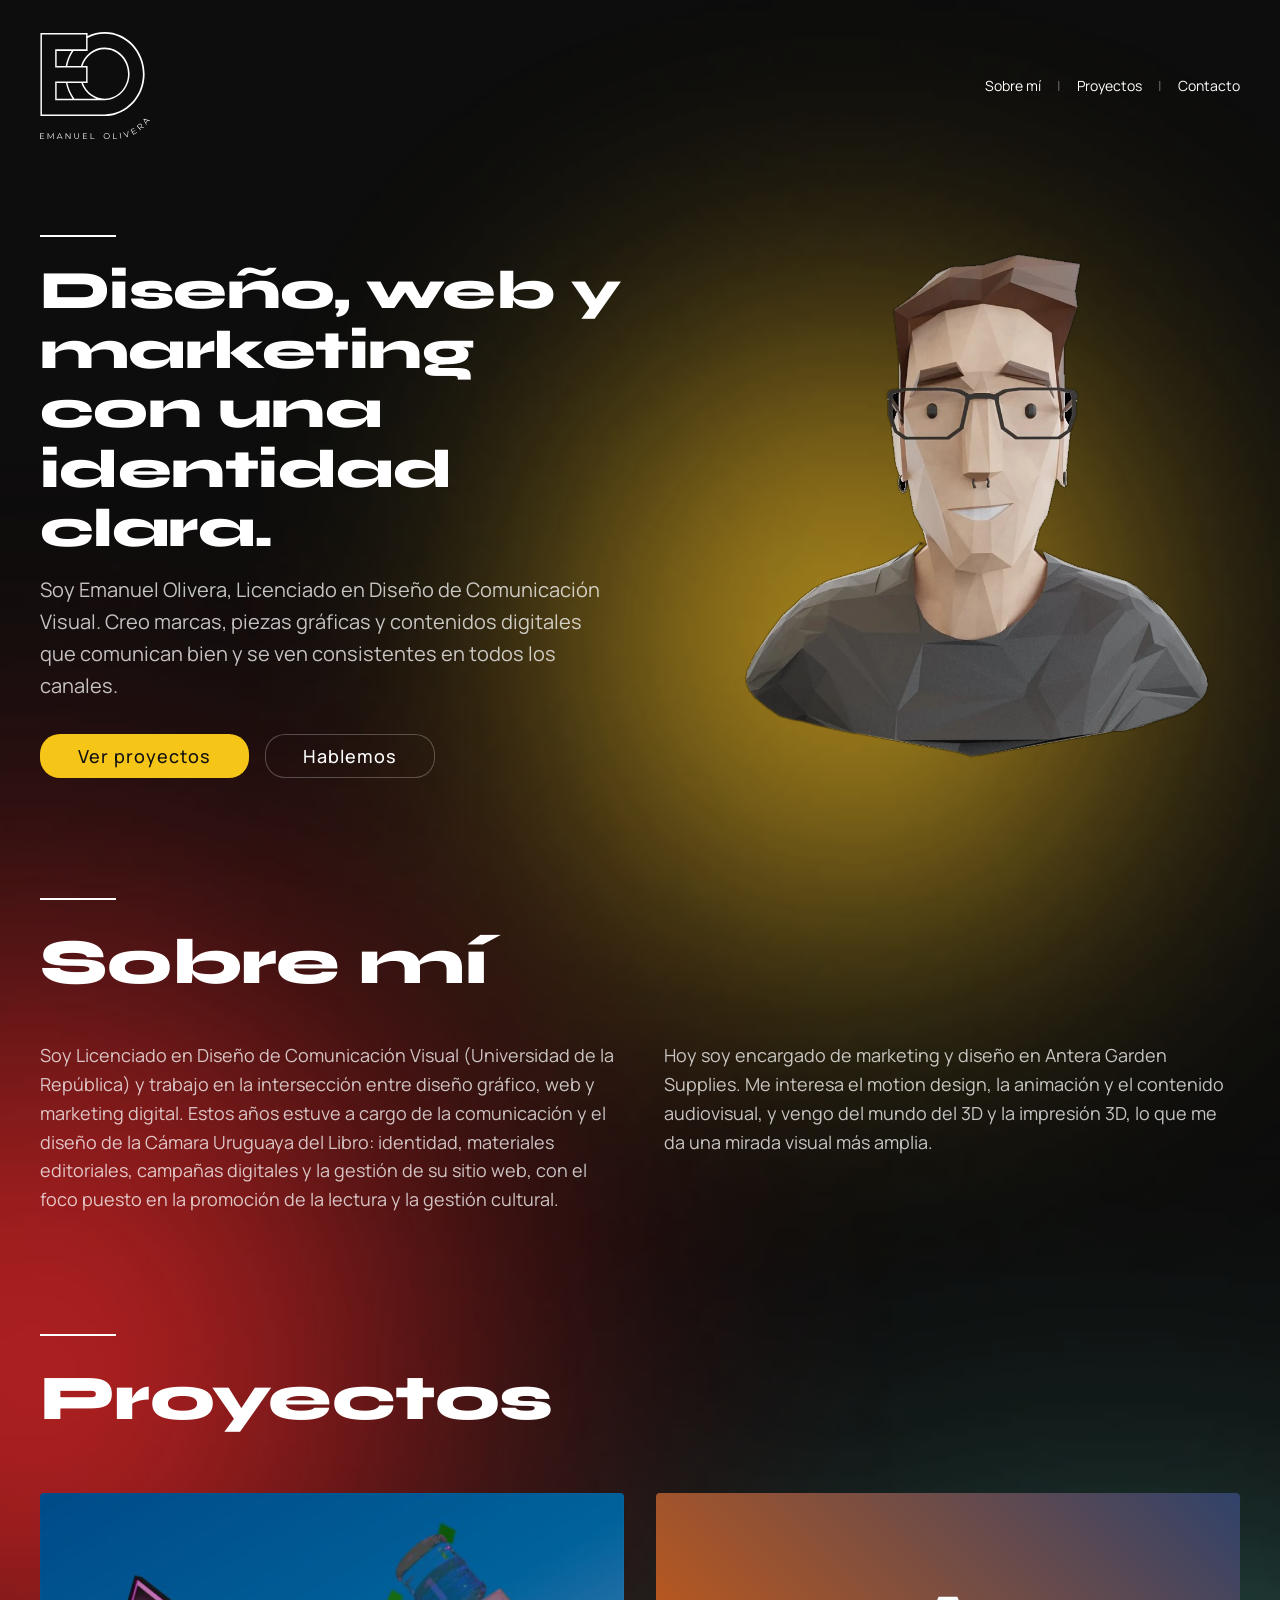
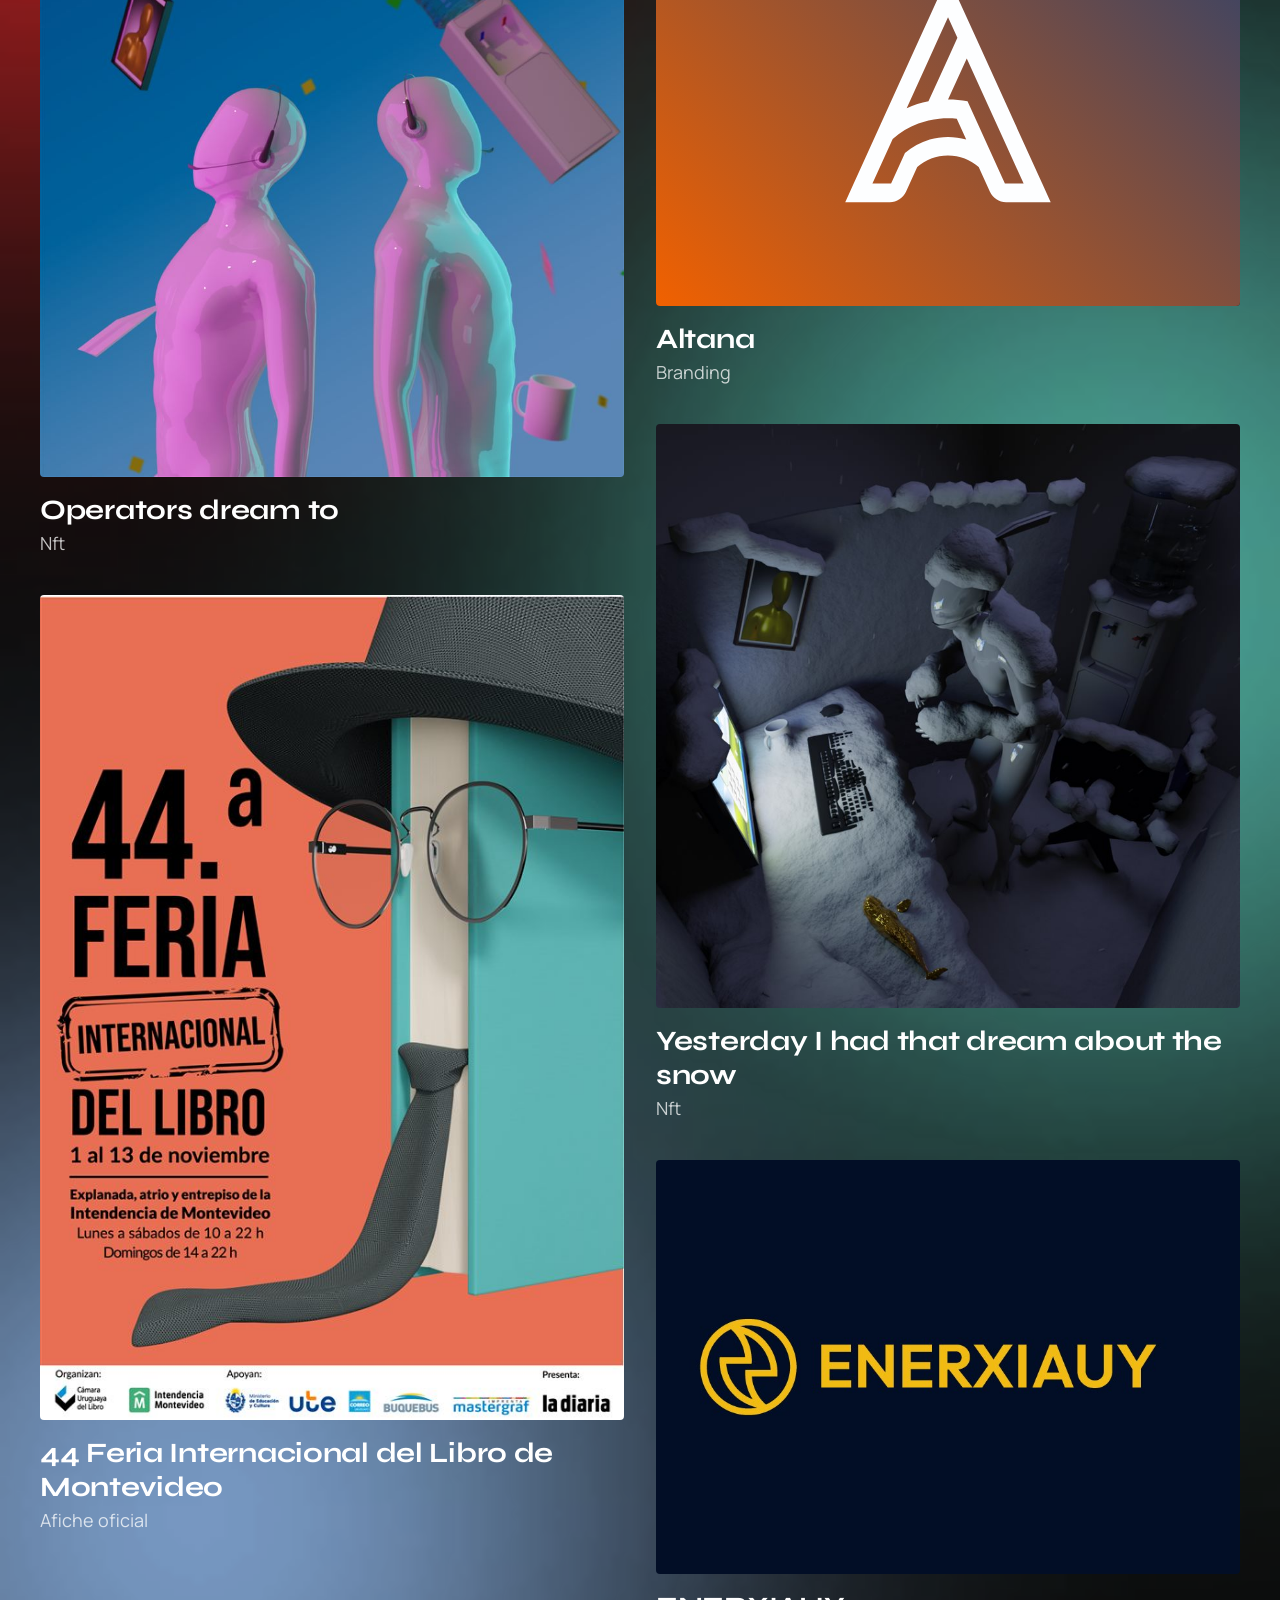
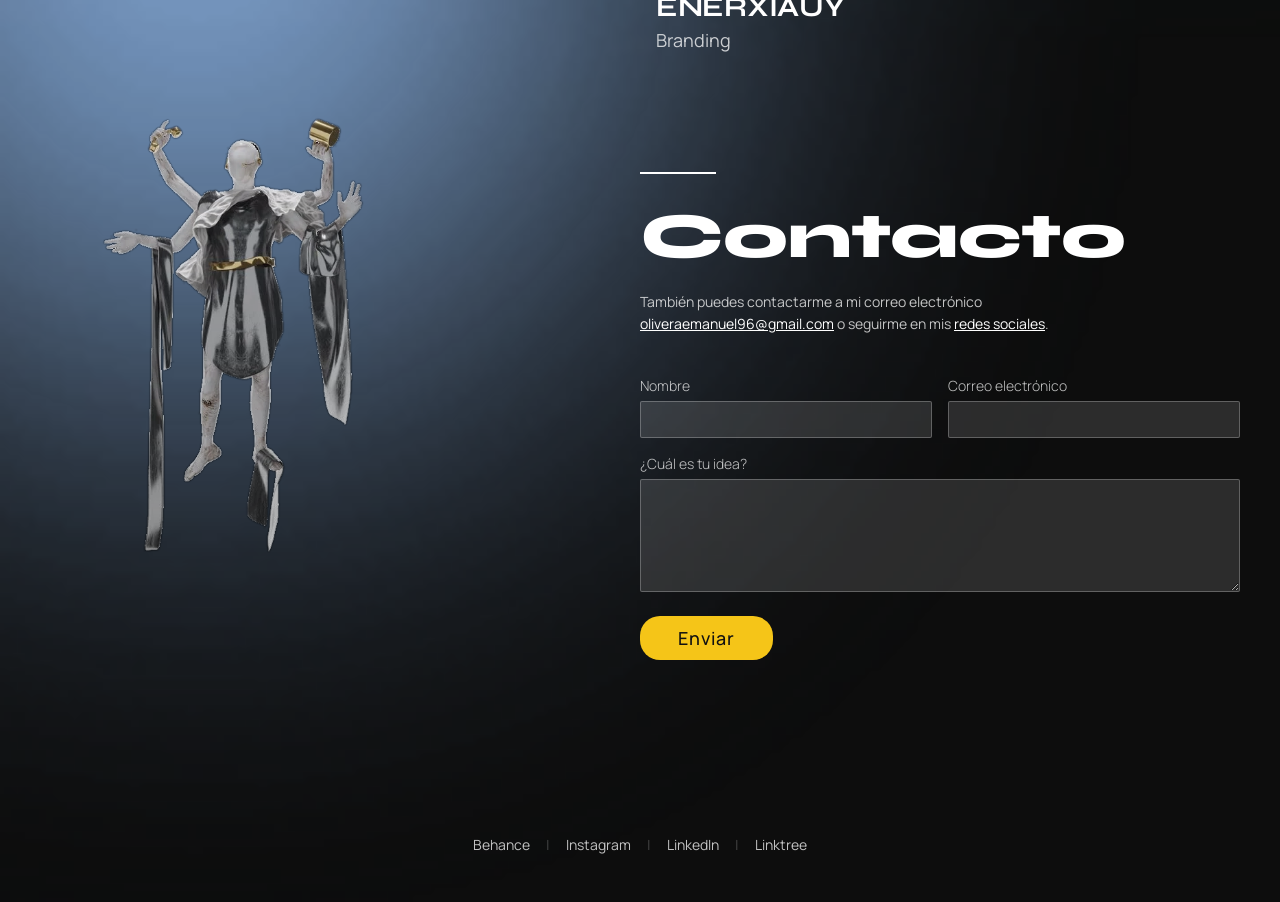
==== index.html @ ea3ec5f6 "Split home into hero and 'Sobre mí' with copy v1 texts - New #inicio hero: headline, subtitle and 'V" ====
<!DOCTYPE html>
<html lang="es">
<head>
<meta charset="UTF-8" />
<meta name="viewport" content="width=device-width, initial-scale=1.0" />
<title>Emanuel Olivera | Diseño gráfico, web y marketing digital en Montevideo</title>
<meta name="description" content="Licenciado en Diseño de Comunicación Visual. Branding, diseño editorial, contenido para redes, gestión web y marketing digital. Montevideo, Uruguay." />
<link rel="canonical" href="https://emanueloski-svg.github.io/portfolio/" />
<link rel="icon" href="assets/favicon.svg" type="image/svg+xml" />
<link rel="icon" href="assets/favicon-32.png" type="image/png" sizes="32x32" />
<link rel="apple-touch-icon" href="assets/apple-touch-icon.png" />
<meta name="theme-color" content="#0d0d0d" />
<meta property="og:type" content="website" />
<meta property="og:site_name" content="Emanuel Olivera" />
<meta property="og:locale" content="es_ES" />
<meta property="og:title" content="Emanuel Olivera | Diseño gráfico, web y marketing digital en Montevideo" />
<meta property="og:description" content="Licenciado en Diseño de Comunicación Visual. Branding, diseño editorial, contenido para redes, gestión web y marketing digital. Montevideo, Uruguay." />
<meta property="og:url" content="https://emanueloski-svg.github.io/portfolio/" />
<meta property="og:image" content="https://emanueloski-svg.github.io/portfolio/assets/og/home.jpg" />
<meta property="og:image:width" content="1200" />
<meta property="og:image:height" content="630" />
<meta name="twitter:card" content="summary_large_image" />
<meta name="twitter:title" content="Emanuel Olivera | Diseño gráfico, web y marketing digital en Montevideo" />
<meta name="twitter:description" content="Licenciado en Diseño de Comunicación Visual. Branding, diseño editorial, contenido para redes, gestión web y marketing digital. Montevideo, Uruguay." />
<meta name="twitter:image" content="https://emanueloski-svg.github.io/portfolio/assets/og/home.jpg" />
<link rel="preconnect" href="https://fonts.googleapis.com">
<link rel="preconnect" href="https://fonts.gstatic.com" crossorigin>
<link href="https://fonts.googleapis.com/css2?family=Manrope:wght@200;300;400;500;600;700&family=Syne:wght@600;700;800&display=swap" rel="stylesheet">
<link rel="stylesheet" href="styles.css?v=2" />
<script src="analytics.js?v=2"></script>
</head>
<body>
  <div class="bg-glow" aria-hidden="true"></div>

  <header class="navbar">
    <a href="#inicio" class="brand" aria-label="Inicio">
      <img src="assets/logo-marca.svg" alt="Emanuel Olivera" />
    </a>
    <nav class="nav-links">
      <a href="#sobre-mi">Sobre mí</a>
      <span class="dot" aria-hidden="true">|</span>
      <a href="#proyectos">Proyectos</a>
      <span class="dot" aria-hidden="true">|</span>
      <a href="#contacto">Contacto</a>
    </nav>
    <button class="nav-toggle" aria-label="Abrir menú" aria-expanded="false">
      <span></span><span></span><span></span>
    </button>
  </header>

  <main id="top">
    <section id="inicio" class="section hero">
      <div class="hero-text">
        <span class="rule"></span>
        <h1>Diseño, web y marketing con una identidad clara.</h1>
        <p class="hero-lead">Soy Emanuel Olivera, Licenciado en Diseño de Comunicación Visual. Creo marcas, piezas gráficas y contenidos digitales que comunican bien y se ven consistentes en todos los canales.</p>
        <div class="hero-actions">
          <a class="btn-link" href="#proyectos">Ver proyectos</a>
          <a class="btn-link btn-link--ghost" href="#contacto">Hablemos</a>
        </div>
      </div>
      <div class="hero-photo">
        <img src="assets/hero-photo.webp" alt="Retrato 3D de Emanuel Olivera" width="900" height="900" />
      </div>
    </section>

    <section id="sobre-mi" class="section about">
      <div class="section-heading">
        <span class="rule"></span>
        <h2>Sobre mí</h2>
      </div>
      <div class="about-text">
        <p>Soy Licenciado en Diseño de Comunicación Visual (Universidad de la República) y trabajo en la intersección entre diseño gráfico, web y marketing digital. Estos años estuve a cargo de la comunicación y el diseño de la Cámara Uruguaya del Libro: identidad, materiales editoriales, campañas digitales y la gestión de su sitio web, con el foco puesto en la promoción de la lectura y la gestión cultural.</p>
        <p>Hoy soy encargado de marketing y diseño en Antera Garden Supplies. Me interesa el motion design, la animación y el contenido audiovisual, y vengo del mundo del 3D y la impresión 3D, lo que me da una mirada visual más amplia.</p>
      </div>
    </section>

    <section id="proyectos" class="section projects">
      <div class="section-heading">
        <span class="rule"></span>
        <h2>Proyectos</h2>
      </div>

      <div class="projects-grid">
        <div class="projects-col">
          <a class="project project--nft1" href="proyectos/operators-dream-to.html">
            <div class="project-media">
              <img src="assets/proj-nft1.jpg" alt="Operators dream to" loading="lazy" />
              <span class="project-cta" aria-hidden="true">Ver proyecto →</span>
            </div>
            <div class="project-caption">
              <h3>Operators dream to</h3>
              <p>Nft</p>
            </div>
          </a>
          <a class="project project--feria" href="proyectos/feria-del-libro.html">
            <div class="project-media">
              <img src="assets/proj-feria.jpg" alt="44 Feria Internacional del Libro de Montevideo" loading="lazy" />
              <span class="project-cta" aria-hidden="true">Ver proyecto →</span>
            </div>
            <div class="project-caption">
              <h3>44 Feria Internacional del Libro de Montevideo</h3>
              <p>Afiche oficial</p>
            </div>
          </a>
        </div>
        <div class="projects-col">
          <a class="project project--altana" href="proyectos/altana.html">
            <div class="project-media">
              <img src="assets/proj-altana.svg" alt="Altana" loading="lazy" />
              <span class="project-cta" aria-hidden="true">Ver proyecto →</span>
            </div>
            <div class="project-caption">
              <h3>Altana</h3>
              <p>Branding</p>
            </div>
          </a>
          <a class="project project--nft2" href="proyectos/yesterday-i-had-that-dream.html">
            <div class="project-media">
              <img src="assets/proj-nft2.jpg" alt="Yesterday I had that dream about the snow" loading="lazy" />
              <span class="project-cta" aria-hidden="true">Ver proyecto →</span>
            </div>
            <div class="project-caption">
              <h3>Yesterday I had that dream about the snow</h3>
              <p>Nft</p>
            </div>
          </a>
          <a class="project project--enerxiauy" href="proyectos/enerxiauy.html">
            <div class="project-media">
              <img src="assets/proj-enerxiauy.jpg" alt="ENERXIAUY" loading="lazy" />
              <span class="project-cta" aria-hidden="true">Ver proyecto →</span>
            </div>
            <div class="project-caption">
              <h3>ENERXIAUY</h3>
              <p>Branding</p>
            </div>
          </a>
        </div>
      </div>
    </section>

    <section id="contacto" class="section contact">
      <img class="contact-illustration" src="assets/contact-illustration.webp" alt="" aria-hidden="true" loading="lazy" />
      <div class="contact-inner">
        <span class="rule"></span>
        <h2>Contacto</h2>
        <p class="contact-note">También puedes contactarme a mi correo electrónico<br />
          <a href="mailto:oliveraemanuel96@gmail.com">oliveraemanuel96@gmail.com</a> o seguirme en mis <a href="https://linktr.ee/EmanuelO" target="_blank" rel="noopener">redes sociales</a>.</p>

        <form class="contact-form" id="contact-form" action="https://formsubmit.co/b2a904b5d5e4e7e997399bb0113a6cfe" method="POST">
          <input type="hidden" name="_subject" value="Nuevo mensaje desde el portfolio" />
          <input type="hidden" name="_template" value="table" />
          <input type="text" name="_honey" class="form-honeypot" tabindex="-1" autocomplete="off" aria-hidden="true" />
          <div class="form-row">
            <div class="field">
              <label for="nombre">Nombre</label>
              <input type="text" id="nombre" name="nombre" required />
            </div>
            <div class="field">
              <label for="email">Correo electrónico</label>
              <input type="email" id="email" name="email" required />
            </div>
          </div>
          <div class="field field--full">
            <label for="idea">¿Cuál es tu idea?</label>
            <textarea id="idea" name="idea" rows="5" required></textarea>
          </div>
          <button type="submit" class="btn-submit">Enviar</button>
          <p class="form-status" role="status" aria-live="polite"></p>
        </form>
      </div>
    </section>
  </main>

  <footer class="social-footer">
    <a href="https://www.behance.net/emanuelolivera" target="_blank" rel="noopener">Behance</a>
    <span class="dot" aria-hidden="true">|</span>
    <a href="https://www.instagram.com/emanuel.designs/" target="_blank" rel="noopener">Instagram</a>
    <span class="dot" aria-hidden="true">|</span>
    <a href="https://www.linkedin.com/in/emanuelolivera96/" target="_blank" rel="noopener">LinkedIn</a>
    <span class="dot" aria-hidden="true">|</span>
    <a href="https://linktr.ee/EmanuelO" target="_blank" rel="noopener">Linktree</a>
  </footer>

  <script src="script.js?v=3"></script>
</body>
</html>
---- styles.css ----
:root {
  --bg: #0d0d0d;
  --white: #ffffff;
  --muted: rgba(255, 255, 255, 0.75);
  --field-bg: rgba(217, 217, 217, 0.15);
  --field-border: rgba(255, 255, 255, 0.25);
  --accent: #f5c518;
  --max-width: 1280px;
  --font: 'Manrope', system-ui, -apple-system, sans-serif;
  --font-display: 'Syne', 'Manrope', system-ui, sans-serif;
}

* { box-sizing: border-box; }

html { scroll-behavior: smooth; }

body {
  margin: 0;
  background: var(--bg);
  color: var(--white);
  font-family: var(--font);
  font-weight: 400;
  overflow-x: hidden;
  position: relative;
}

img { max-width: 100%; display: block; }

a { color: inherit; text-decoration: none; }

/* Degradé original de Figma (assets/degrade.svg rasterizado a degrade.webp) */
.bg-glow {
  position: absolute;
  inset: 0;
  background: url('assets/degrade.webp') center top / 229% 100% no-repeat;
  z-index: 0;
  pointer-events: none;
}

header, main, footer { position: relative; z-index: 1; }

.rule {
  display: block;
  width: 76px;
  height: 2px;
  background: var(--white);
  margin-bottom: 24px;
}

/* Navbar */
.navbar {
  max-width: var(--max-width);
  margin: 0 auto;
  display: flex;
  align-items: center;
  justify-content: space-between;
  padding: 32px 40px 0;
}

.brand img { width: 110px; height: auto; }

.nav-links {
  display: flex;
  align-items: center;
  gap: 16px;
  font-size: 14px;
}

.nav-links .dot { opacity: 0.4; }

.nav-links a:hover { color: var(--accent); }

.nav-toggle {
  display: none;
  background: none;
  border: none;
  flex-direction: column;
  gap: 5px;
  cursor: pointer;
  padding: 8px;
}

.nav-toggle span {
  width: 24px;
  height: 2px;
  background: var(--white);
  display: block;
}

/* Sections */
.section {
  max-width: var(--max-width);
  margin: 0 auto;
  padding: 120px 40px 0;
}

.section-heading h2 { margin: 0; }

h1, h2, h3 { font-family: var(--font-display); margin: 0 0 16px; letter-spacing: -0.01em; }

h1 {
  font-weight: 800;
  font-size: 64px;
  line-height: 1.1;
  max-width: 560px;
}

h2 {
  font-weight: 800;
  font-size: 64px;
}

/* Hero */
.hero {
  display: grid;
  grid-template-columns: 1.1fr 1fr;
  gap: 48px;
  align-items: center;
  padding-top: 96px;
}

.hero h1 { font-size: 54px; max-width: 640px; }

.hero-lead {
  font-size: 20px;
  line-height: 1.6;
  color: var(--muted);
  max-width: 560px;
  margin: 0 0 32px;
}

.hero-actions { display: flex; flex-wrap: wrap; gap: 16px; }

.hero-photo {
  justify-self: end;
  width: 100%;
  max-width: 528px;
  aspect-ratio: 1 / 1;
  position: relative;
  perspective: 900px;
}

.hero-photo img {
  width: 100%;
  height: 100%;
  object-fit: contain;
  will-change: transform;
}

/* About */
.about-text {
  columns: 2;
  column-gap: 48px;
  margin-top: 40px;
}

.about-text p {
  font-size: 18px;
  line-height: 1.6;
  color: var(--muted);
  margin: 0 0 18px;
  break-inside: avoid;
}

/* Projects */
.projects-grid {
  display: grid;
  grid-template-columns: repeat(2, 1fr);
  gap: 32px;
  margin-top: 56px;
  align-items: start;
}

.projects-col { display: flex; flex-direction: column; gap: 40px; }

.project { display: block; }

.project-media {
  position: relative;
  border-radius: 4px;
  overflow: hidden;
  background: #1a1a1a;
  transition: transform 0.25s ease;
}

.project-media img {
  width: 100%;
  height: 100%;
  object-fit: cover;
  transition: transform 0.4s ease;
}

.project-cta {
  position: absolute;
  inset: auto 16px 16px auto;
  padding: 8px 18px;
  border-radius: 20px;
  background: var(--accent);
  color: #111;
  font-size: 14px;
  opacity: 0;
  transform: translateY(8px);
  transition: opacity 0.25s ease, transform 0.25s ease;
}

.project:hover .project-media,
.project:focus-visible .project-media { transform: translateY(-4px); }
.project:hover .project-media img { transform: scale(1.03); }
.project:hover .project-cta,
.project:focus-visible .project-cta { opacity: 1; transform: none; }
.project:hover .project-caption h3 { color: var(--accent); }

.project--nft1 .project-media,
.project--nft2 .project-media { aspect-ratio: 1 / 1; }
.project--altana .project-media { aspect-ratio: 526 / 372; }
.project--enerxiauy .project-media { aspect-ratio: 525 / 372; }
.project--feria .project-media { aspect-ratio: 525 / 742; }

.project-caption { padding: 16px 0 0; }

.project-caption h3 {
  font-size: 28px;
  font-weight: 700;
  margin: 0 0 4px;
  transition: color 0.2s ease;
}

.project-caption p {
  font-size: 18px;
  color: var(--muted);
  margin: 0;
}

/* Project detail pages */
.project-page { padding-top: 80px; }

.back-link {
  display: inline-flex;
  gap: 8px;
  font-size: 14px;
  color: var(--muted);
  margin-bottom: 48px;
}

.back-link:hover { color: var(--accent); }

.project-hero h1 { max-width: 900px; font-size: 56px; }

.project-kicker {
  display: inline-block;
  font-size: 14px;
  letter-spacing: 2px;
  text-transform: uppercase;
  color: var(--accent);
  margin-bottom: 16px;
}

.project-body {
  display: grid;
  grid-template-columns: 2fr 1fr;
  gap: 64px;
  margin-top: 40px;
}

.project-body p {
  font-size: 18px;
  line-height: 1.6;
  color: var(--muted);
  margin: 0 0 18px;
}

.project-meta { margin: 0; display: grid; gap: 20px; align-content: start; }
.project-meta div { border-top: 1px solid var(--field-border); padding-top: 12px; }
.project-meta dt { font-size: 13px; letter-spacing: 1px; text-transform: uppercase; color: var(--muted); margin-bottom: 4px; }
.project-meta dd { margin: 0; font-size: 18px; }

.project-gallery { display: grid; gap: 32px; margin-top: 72px; }

.project-gallery figure { margin: 0; }

.project-gallery img {
  width: 100%;
  height: auto;
  border-radius: 4px;
  background: #1a1a1a;
}

.project-gallery .is-narrow img { max-width: 720px; margin: 0 auto; }

.project-gallery figcaption {
  font-size: 14px;
  color: var(--muted);
  margin-top: 12px;
  text-align: center;
}

.project-pager {
  display: grid;
  grid-template-columns: 1fr 1fr;
  gap: 32px;
  margin-top: 96px;
  padding-top: 32px;
  border-top: 1px solid var(--field-border);
}

.project-pager a { display: flex; flex-direction: column; gap: 6px; }
.project-pager a:last-child { text-align: right; }
.project-pager span { font-size: 14px; color: var(--muted); }
.project-pager strong { font-family: var(--font-display); font-size: 24px; font-weight: 700; }
.project-pager a:hover strong { color: var(--accent); }

.project-contact {
  text-align: center;
  padding-bottom: 40px;
}

.project-contact .rule { margin: 0 auto 24px; }

.project-contact p { color: var(--muted); font-size: 18px; margin: 0 0 24px; }

.btn-link {
  display: inline-block;
  padding: 10px 38px;
  background: var(--accent);
  color: #111;
  border-radius: 20px;
  font-size: 18px;
  font-weight: 500;
  letter-spacing: 1px;
  transition: transform 0.2s ease, background 0.2s ease;
}

.btn-link:hover { background: #ffd84d; transform: translateY(-2px); }

.btn-link--ghost {
  background: transparent;
  color: var(--white);
  box-shadow: inset 0 0 0 1px var(--field-border);
}

.btn-link--ghost:hover { background: rgba(255, 255, 255, 0.08); color: var(--accent); }

/* Contact */
.contact {
  position: relative;
  padding-bottom: 100px;
}

.contact-illustration {
  position: absolute;
  left: 0;
  top: 40px;
  width: 40%;
  max-width: 480px;
  z-index: -1;
  opacity: 0.9;
  animation: float 7s ease-in-out infinite;
}

/* La ilustración de contacto flota lentamente */
@keyframes float {
  0%, 100% { transform: translateY(0) rotate(0deg); }
  50% { transform: translateY(-18px) rotate(-1deg); }
}

@media (prefers-reduced-motion: reduce) {
  .contact-illustration { animation: none; }
}

.contact-inner {
  margin-left: auto;
  max-width: 600px;
}

.contact-note {
  font-size: 14px;
  color: var(--muted);
  line-height: 1.6;
  max-width: 480px;
  margin-bottom: 40px;
}

.contact-note a { color: var(--white); text-decoration: underline; }

.contact-form { display: flex; flex-direction: column; gap: 16px; }

.form-row {
  display: grid;
  grid-template-columns: 1fr 1fr;
  gap: 16px;
}

.field { display: flex; flex-direction: column; gap: 6px; }

.field label {
  font-size: 14px;
  font-weight: 300;
  color: var(--muted);
}

.field input,
.field textarea {
  background: var(--field-bg);
  border: 1px solid var(--field-border);
  border-radius: 2px;
  padding: 8px 12px;
  color: var(--white);
  font-family: var(--font);
  font-size: 14px;
  resize: vertical;
}

.field input:focus,
.field textarea:focus {
  outline: none;
  border-color: var(--accent);
}

.btn-submit {
  align-self: flex-start;
  margin-top: 8px;
  padding: 10px 38px;
  background: var(--accent);
  color: #111;
  border: none;
  border-radius: 20px;
  font-family: var(--font);
  font-weight: 500;
  font-size: 18px;
  letter-spacing: 1px;
  cursor: pointer;
  transition: transform 0.2s ease, background 0.2s ease;
}

.btn-submit:hover { background: #ffd84d; transform: translateY(-2px); }

.btn-submit:disabled { opacity: 0.6; cursor: default; transform: none; }

.form-status {
  font-size: 14px;
  margin: 0;
  min-height: 1.4em;
  color: var(--muted);
}

.form-status[data-type="success"] { color: #7ee2a8; }
.form-status[data-type="error"] { color: #ff8a80; }

.form-honeypot { position: absolute; left: -9999px; width: 1px; height: 1px; opacity: 0; }

/* Footer */
.social-footer {
  max-width: var(--max-width);
  margin: 0 auto;
  padding: 40px 40px 48px;
  display: flex;
  justify-content: center;
  gap: 16px;
  font-size: 14px;
  color: var(--muted);
}

.social-footer .dot { opacity: 0.3; }
.social-footer a:hover { color: var(--white); }

/* Responsive */
@media (max-width: 960px) {
  .bg-glow { background-size: 250% auto; background-repeat: repeat-y; }
  .hero { grid-template-columns: 1fr; padding-top: 64px; }
  .hero-photo { justify-self: center; max-width: 340px; order: -1; }
  .hero h1 { font-size: 44px; }
  .about-text { columns: 1; }
  .projects-grid { grid-template-columns: 1fr; gap: 40px; }
  .project-body { grid-template-columns: 1fr; gap: 40px; }
  .project-hero h1 { font-size: 40px; }
  .contact-illustration { display: none; }
  .contact-inner { margin: 0 auto; }
  h1, h2 { font-size: 40px; }
}

@media (max-width: 640px) {
  .navbar { padding: 20px 20px 0; }
  .nav-links { display: none; }
  .nav-links.open {
    display: flex;
    flex-direction: column;
    position: absolute;
    top: 64px;
    right: 20px;
    background: #161616;
    border: 1px solid rgba(255,255,255,0.1);
    border-radius: 8px;
    padding: 16px 20px;
    gap: 12px;
    z-index: 10;
  }
  .nav-links.open .dot { display: none; }
  .nav-toggle { display: flex; }
  .section { padding: 80px 20px 0; }
  h1, h2 { font-size: 32px; }
  .about-text p { font-size: 16px; }
  .hero h1 { font-size: 34px; }
  .hero-lead { font-size: 17px; }
  .form-row { grid-template-columns: 1fr; }
  .project-caption h3 { font-size: 22px; }
  .project-cta { opacity: 1; transform: none; font-size: 12px; padding: 6px 14px; }
  .project-hero h1 { font-size: 32px; }
  .project-body p { font-size: 16px; }
  .project-pager { grid-template-columns: 1fr; }
  .project-pager a:last-child { text-align: left; }
  .social-footer { flex-wrap: wrap; padding: 32px 20px; }
}
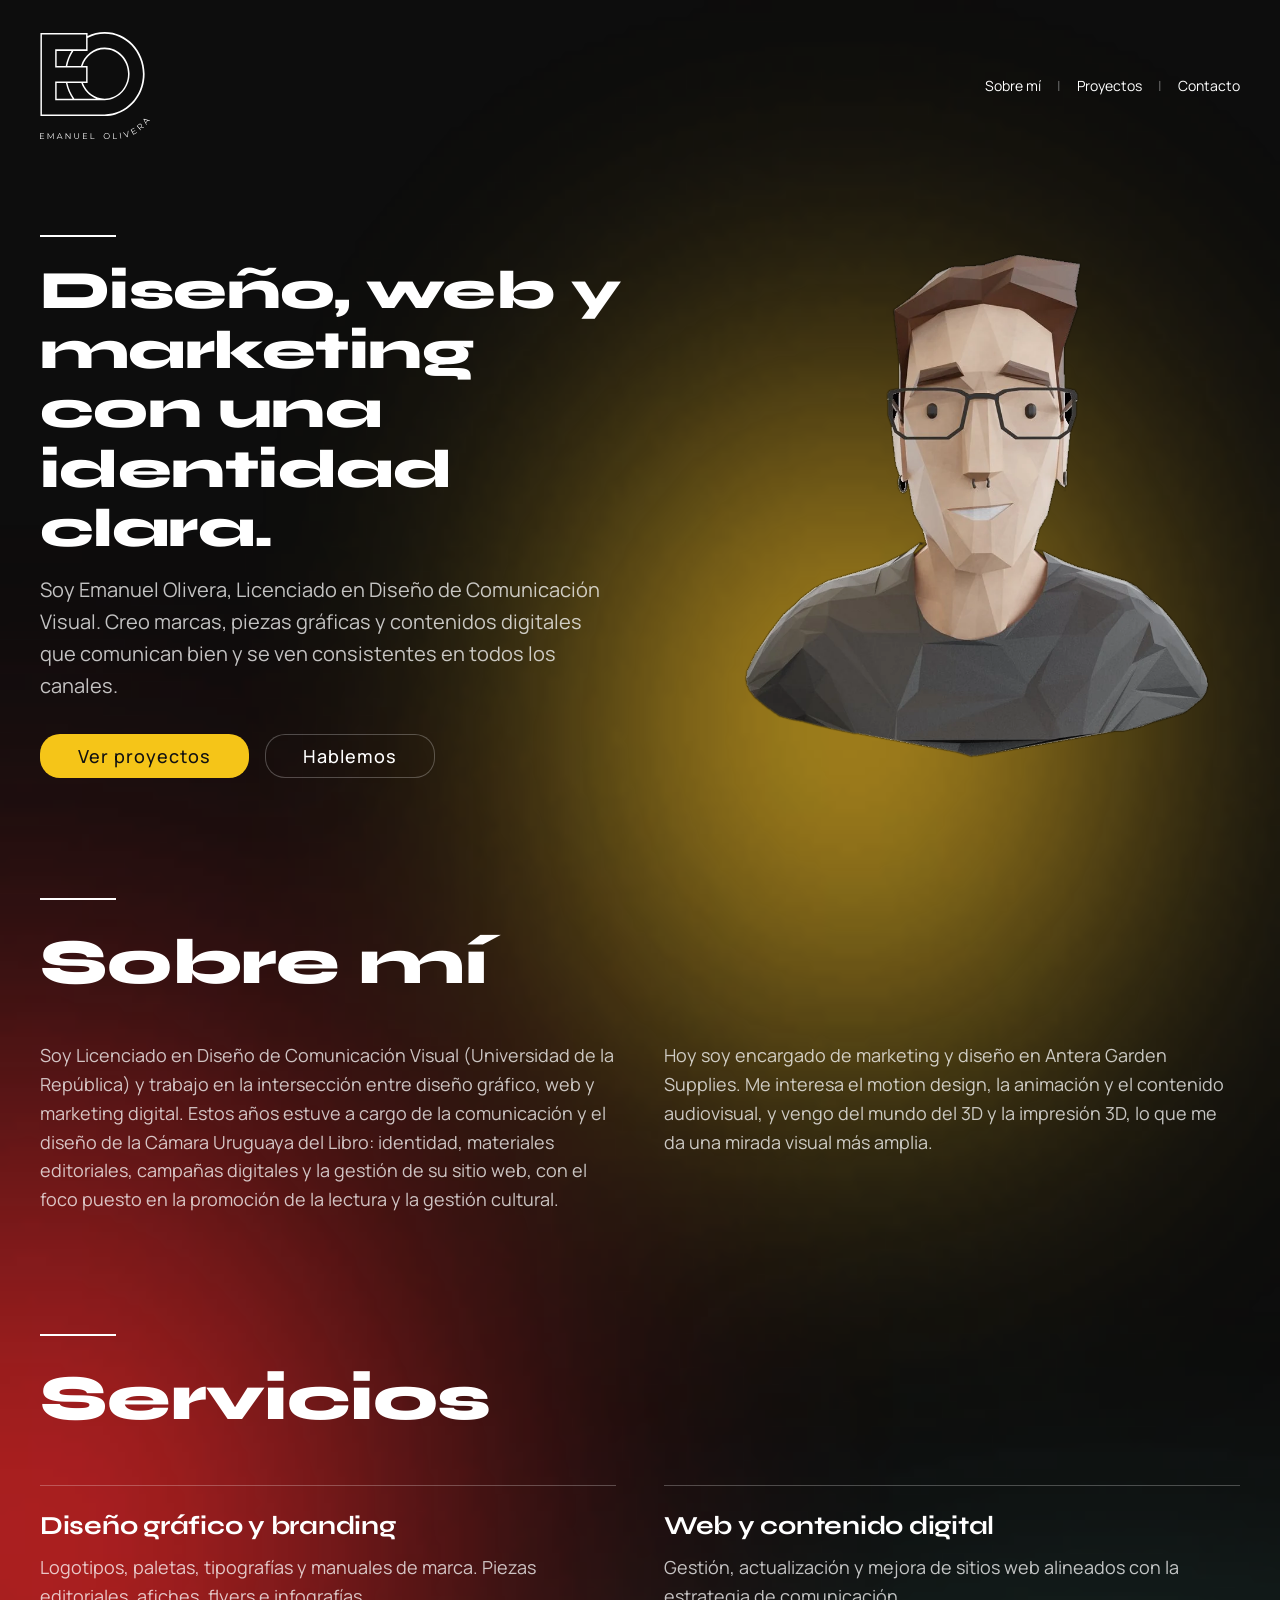
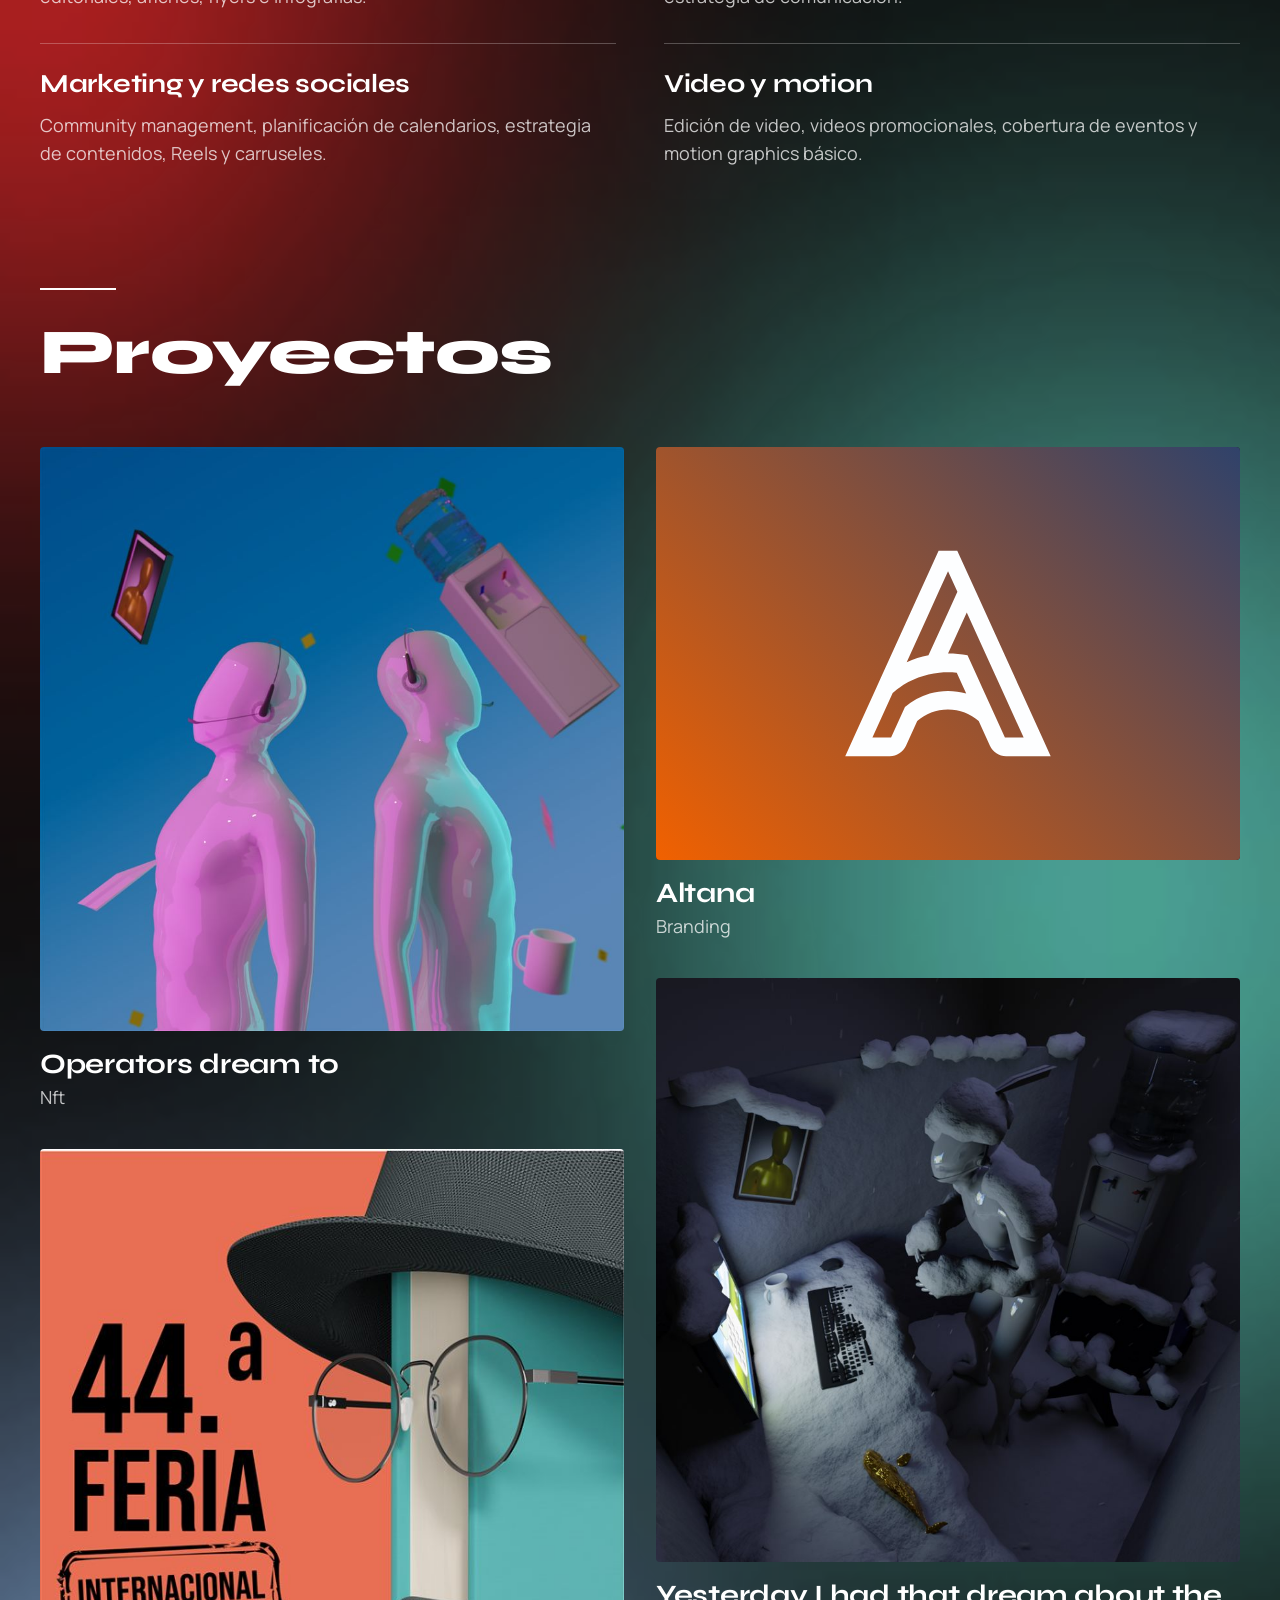
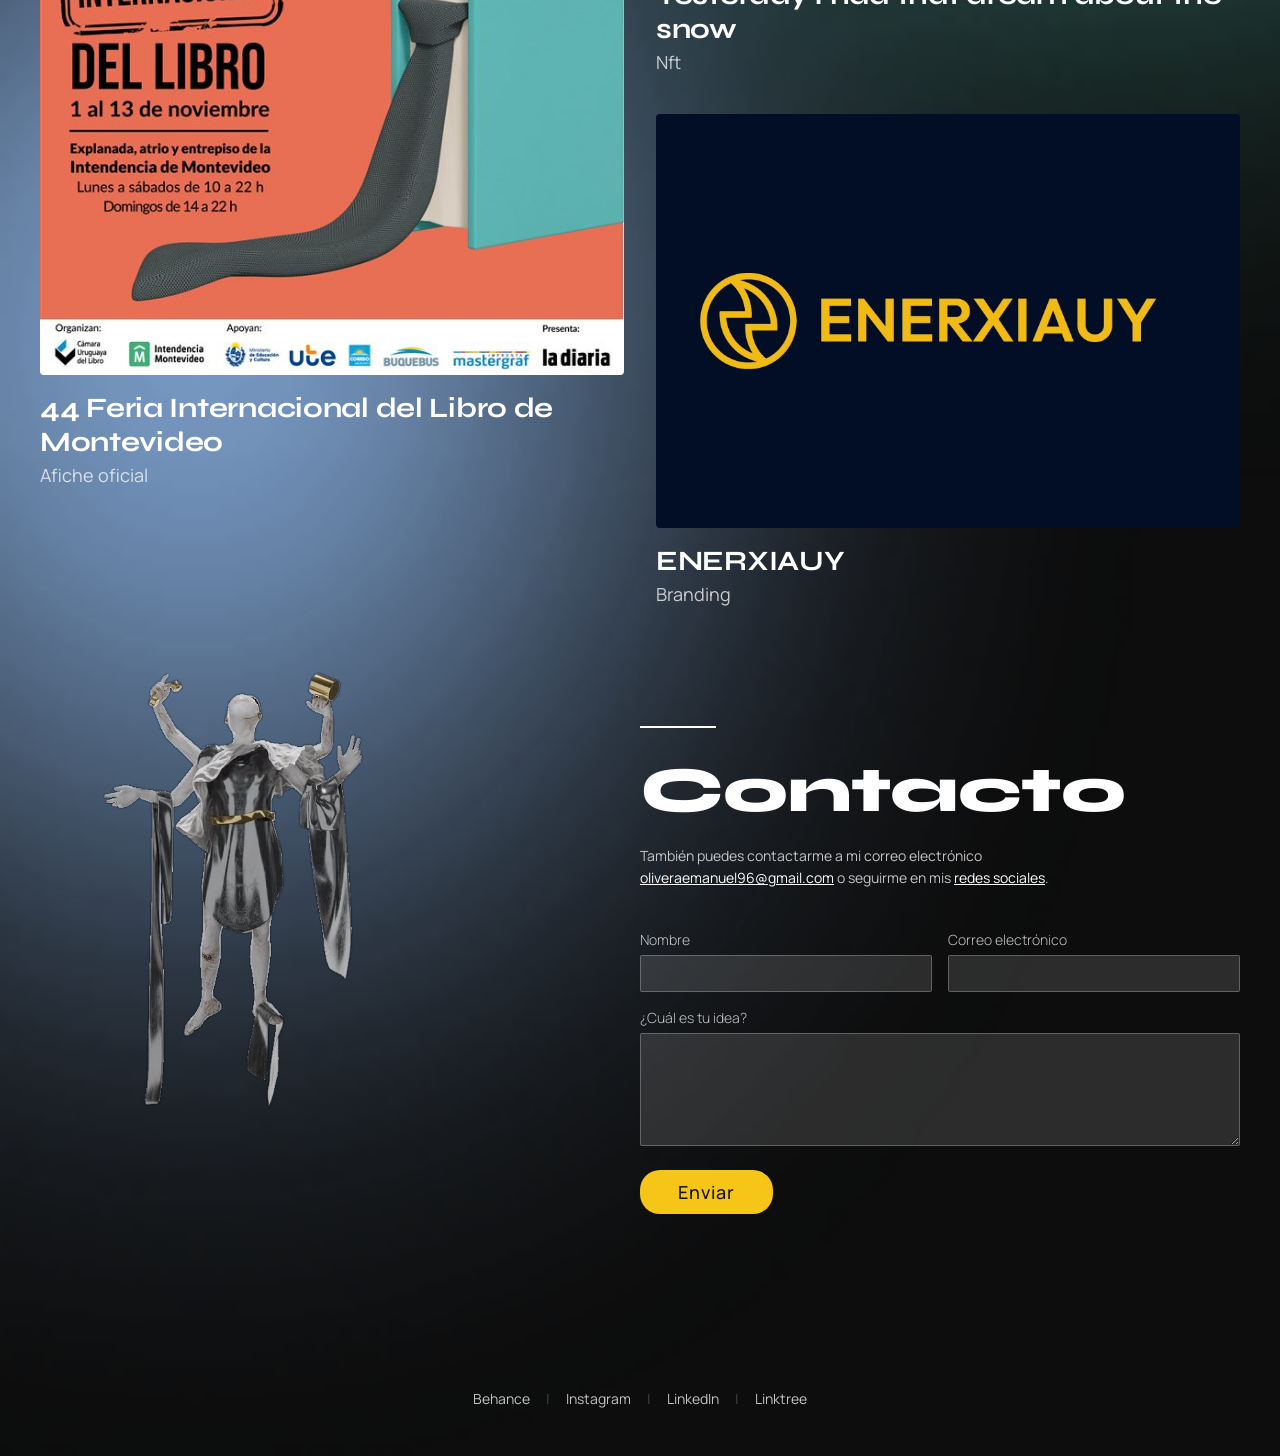
==== commit ea5efff4: "Add 'Servicios' section with the four service areas Co-Authored-By: Claude Opus 5.5 <noreply@anthrop" ====
--- a/index.html
+++ b/index.html
@@ -75,6 +75,32 @@
       </div>
     </section>
 
+    <section id="servicios" class="section services">
+      <div class="section-heading">
+        <span class="rule"></span>
+        <h2>Servicios</h2>
+      </div>
+      <div class="services-grid">
+        <article class="service">
+          <h3>Diseño gráfico y branding</h3>
+          <p>Logotipos, paletas, tipografías y manuales de marca. Piezas editoriales, afiches, flyers e infografías.</p>
+        </article>
+        <article class="service">
+          <h3>Web y contenido digital</h3>
+          <p>Gestión, actualización y mejora de sitios web alineados con la estrategia de comunicación.</p>
+          <!-- TODO: Confirmar si también ofrecés diseño/desarrollo de sitios nuevos y con qué herramientas. -->
+        </article>
+        <article class="service">
+          <h3>Marketing y redes sociales</h3>
+          <p>Community management, planificación de calendarios, estrategia de contenidos, Reels y carruseles.</p>
+        </article>
+        <article class="service">
+          <h3>Video y motion</h3>
+          <p>Edición de video, videos promocionales, cobertura de eventos y motion graphics básico.</p>
+        </article>
+      </div>
+    </section>
+
     <section id="proyectos" class="section projects">
       <div class="section-heading">
         <span class="rule"></span>
--- a/styles.css
+++ b/styles.css
@@ -160,6 +160,28 @@
   color: var(--muted);
   margin: 0 0 18px;
   break-inside: avoid;
+}
+
+/* Services */
+.services-grid {
+  display: grid;
+  grid-template-columns: repeat(2, 1fr);
+  gap: 32px 48px;
+  margin-top: 48px;
+}
+
+.service {
+  border-top: 1px solid var(--field-border);
+  padding-top: 24px;
+}
+
+.service h3 { font-size: 26px; font-weight: 700; margin-bottom: 12px; }
+
+.service p {
+  font-size: 18px;
+  line-height: 1.6;
+  color: var(--muted);
+  margin: 0;
 }
 
 /* Projects */
@@ -470,6 +492,7 @@
   .hero-photo { justify-self: center; max-width: 340px; order: -1; }
   .hero h1 { font-size: 44px; }
   .about-text { columns: 1; }
+  .services-grid { grid-template-columns: 1fr; }
   .projects-grid { grid-template-columns: 1fr; gap: 40px; }
   .project-body { grid-template-columns: 1fr; gap: 40px; }
   .project-hero h1 { font-size: 40px; }
@@ -501,6 +524,8 @@
   .about-text p { font-size: 16px; }
   .hero h1 { font-size: 34px; }
   .hero-lead { font-size: 17px; }
+  .service h3 { font-size: 22px; }
+  .service p { font-size: 16px; }
   .form-row { grid-template-columns: 1fr; }
   .project-caption h3 { font-size: 22px; }
   .project-cta { opacity: 1; transform: none; font-size: 12px; padding: 6px 14px; }
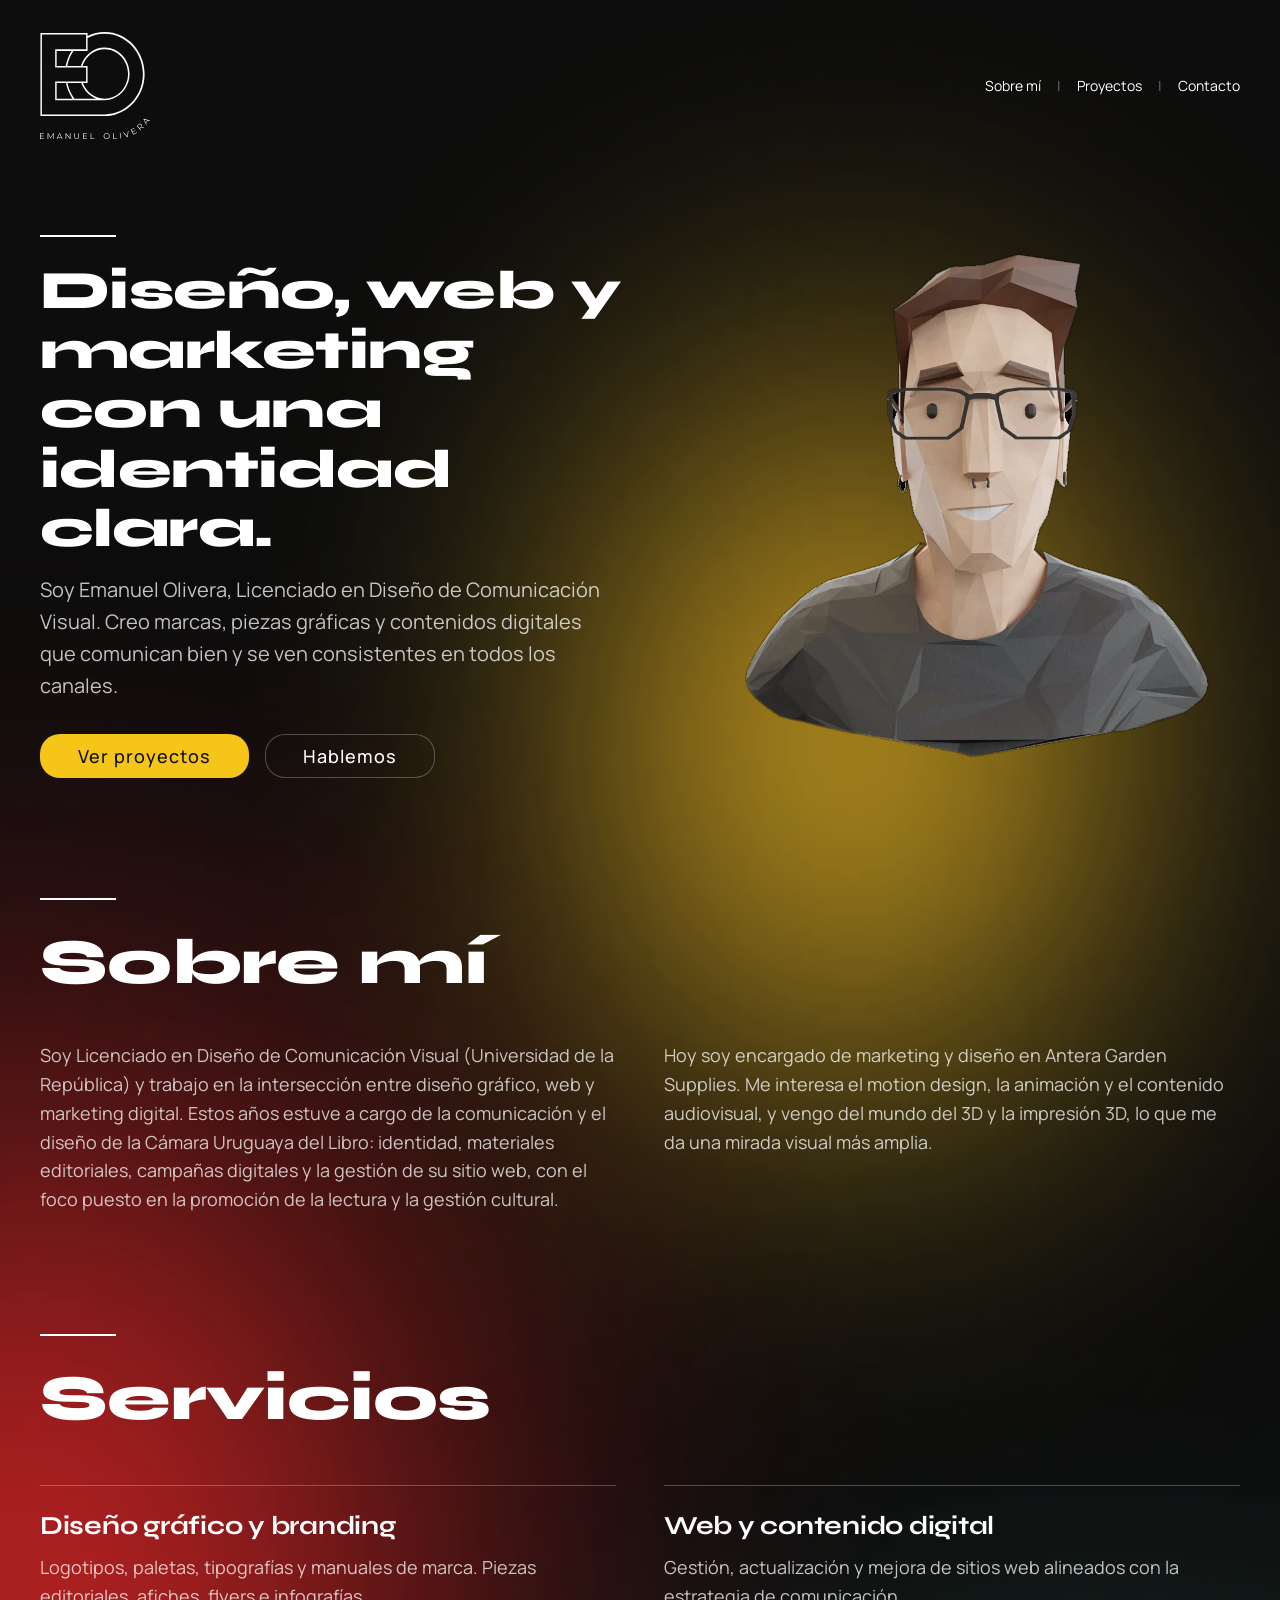
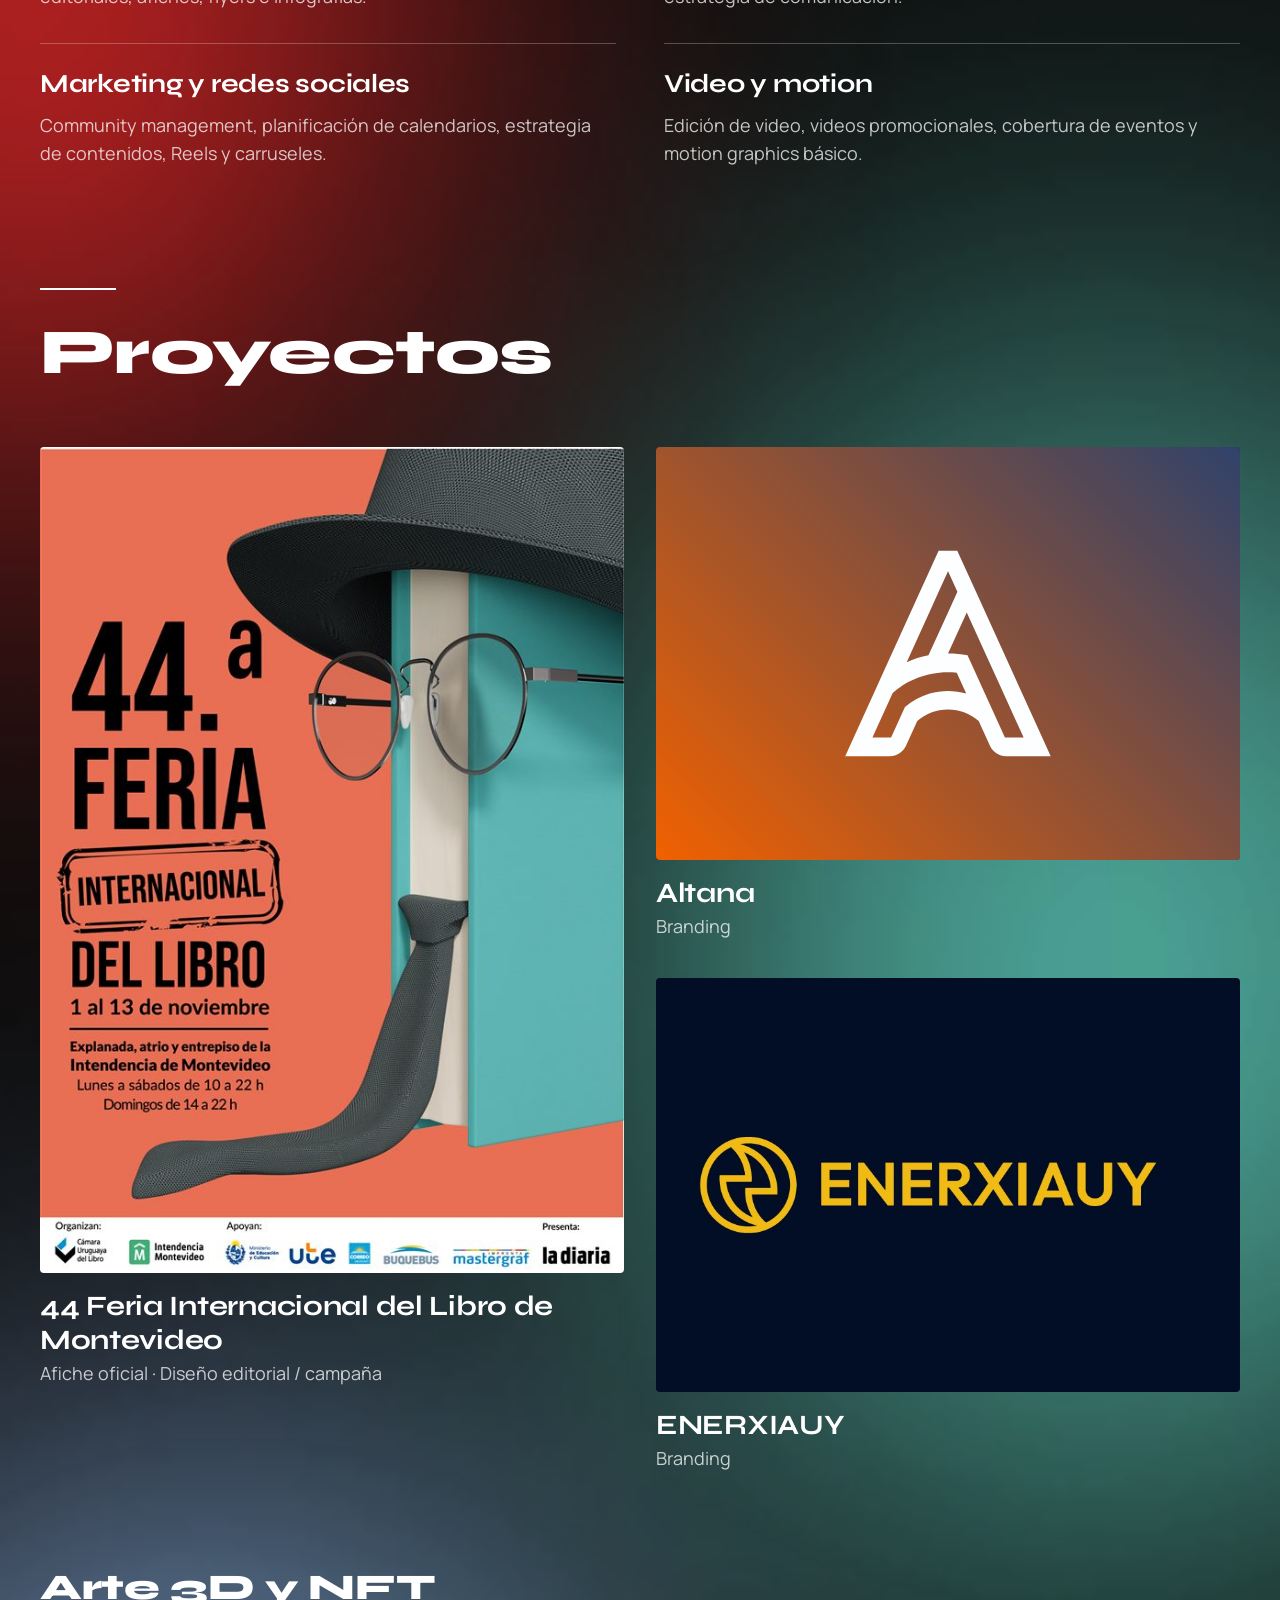
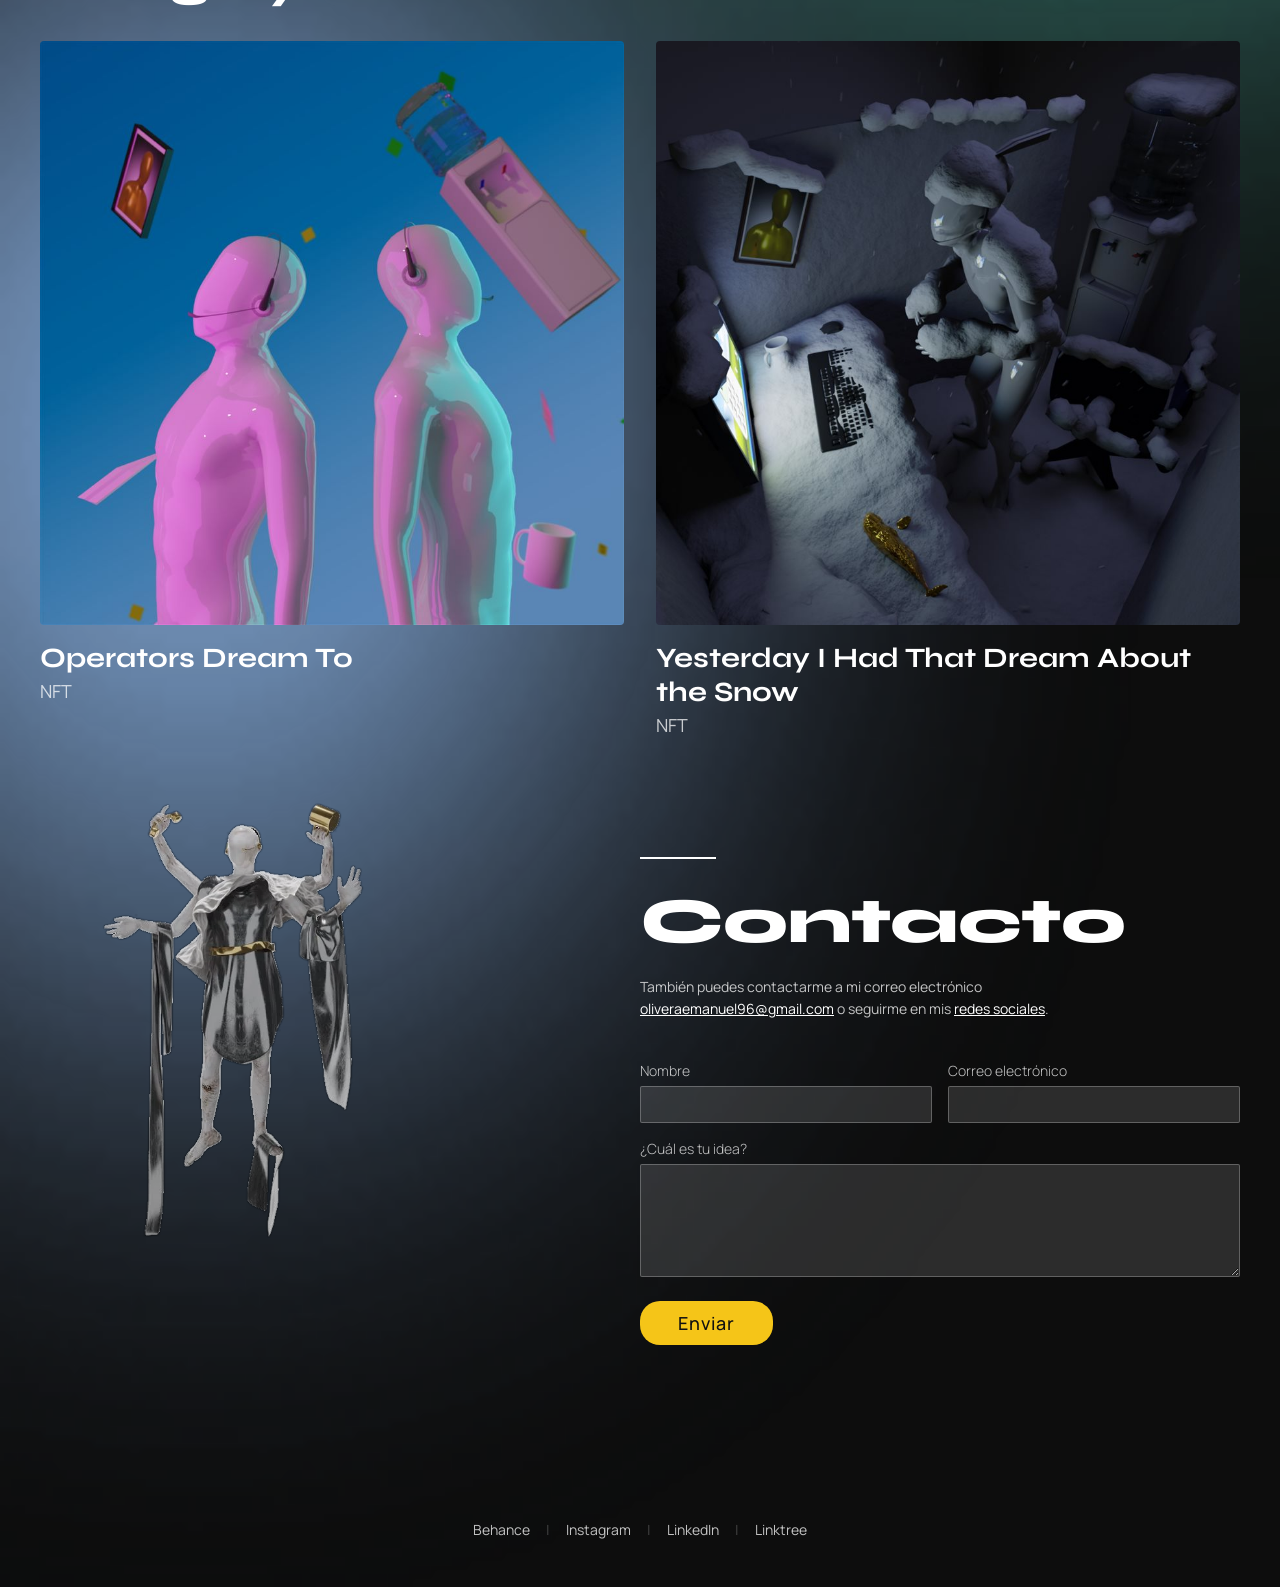
==== commit 89997364: "Reorder projects: branding/editorial first, NFT in 'Arte 3D y NFT' - Feria del Libro, Altana and ENE" ====
--- a/index.html
+++ b/index.html
@@ -109,31 +109,21 @@
 
       <div class="projects-grid">
         <div class="projects-col">
-          <a class="project project--nft1" href="proyectos/operators-dream-to.html">
-            <div class="project-media">
-              <img src="assets/proj-nft1.jpg" alt="Operators dream to" loading="lazy" />
-              <span class="project-cta" aria-hidden="true">Ver proyecto →</span>
-            </div>
-            <div class="project-caption">
-              <h3>Operators dream to</h3>
-              <p>Nft</p>
-            </div>
-          </a>
           <a class="project project--feria" href="proyectos/feria-del-libro.html">
             <div class="project-media">
-              <img src="assets/proj-feria.jpg" alt="44 Feria Internacional del Libro de Montevideo" loading="lazy" />
+              <img src="assets/proj-feria.jpg" alt="Afiche oficial de la 44.ª Feria Internacional del Libro de Montevideo" loading="lazy" />
               <span class="project-cta" aria-hidden="true">Ver proyecto →</span>
             </div>
             <div class="project-caption">
               <h3>44 Feria Internacional del Libro de Montevideo</h3>
-              <p>Afiche oficial</p>
+              <p>Afiche oficial · Diseño editorial / campaña</p>
             </div>
           </a>
         </div>
         <div class="projects-col">
           <a class="project project--altana" href="proyectos/altana.html">
             <div class="project-media">
-              <img src="assets/proj-altana.svg" alt="Altana" loading="lazy" />
+              <img src="assets/proj-altana.svg" alt="Isotipo de la marca Altana" loading="lazy" />
               <span class="project-cta" aria-hidden="true">Ver proyecto →</span>
             </div>
             <div class="project-caption">
@@ -141,24 +131,41 @@
               <p>Branding</p>
             </div>
           </a>
-          <a class="project project--nft2" href="proyectos/yesterday-i-had-that-dream.html">
-            <div class="project-media">
-              <img src="assets/proj-nft2.jpg" alt="Yesterday I had that dream about the snow" loading="lazy" />
-              <span class="project-cta" aria-hidden="true">Ver proyecto →</span>
-            </div>
-            <div class="project-caption">
-              <h3>Yesterday I had that dream about the snow</h3>
-              <p>Nft</p>
-            </div>
-          </a>
           <a class="project project--enerxiauy" href="proyectos/enerxiauy.html">
             <div class="project-media">
-              <img src="assets/proj-enerxiauy.jpg" alt="ENERXIAUY" loading="lazy" />
+              <img src="assets/proj-enerxiauy.jpg" alt="Logotipo de ENERXIAUY" loading="lazy" />
               <span class="project-cta" aria-hidden="true">Ver proyecto →</span>
             </div>
             <div class="project-caption">
               <h3>ENERXIAUY</h3>
               <p>Branding</p>
+            </div>
+          </a>
+        </div>
+      </div>
+      <!-- TODO: Sumar: piezas de la Cámara del Libro, contenido para redes, algún caso web o de marketing -->
+
+      <div class="projects-sub">
+        <h3 class="projects-subtitle">Arte 3D y NFT</h3>
+        <div class="projects-grid projects-grid--pair">
+          <a class="project project--nft1" href="proyectos/operators-dream-to.html">
+            <div class="project-media">
+              <img src="assets/proj-nft1.jpg" alt="Operators Dream To, escena 3D de dos figuras flotando en un cielo azul" loading="lazy" />
+              <span class="project-cta" aria-hidden="true">Ver proyecto →</span>
+            </div>
+            <div class="project-caption">
+              <h4>Operators Dream To</h4>
+              <p>NFT</p>
+            </div>
+          </a>
+          <a class="project project--nft2" href="proyectos/yesterday-i-had-that-dream.html">
+            <div class="project-media">
+              <img src="assets/proj-nft2.jpg" alt="Yesterday I Had That Dream About the Snow, oficina 3D cubierta de nieve" loading="lazy" />
+              <span class="project-cta" aria-hidden="true">Ver proyecto →</span>
+            </div>
+            <div class="project-caption">
+              <h4>Yesterday I Had That Dream About the Snow</h4>
+              <p>NFT</p>
             </div>
           </a>
         </div>
--- a/styles.css
+++ b/styles.css
@@ -230,7 +230,18 @@
 .project:hover .project-media img { transform: scale(1.03); }
 .project:hover .project-cta,
 .project:focus-visible .project-cta { opacity: 1; transform: none; }
-.project:hover .project-caption h3 { color: var(--accent); }
+.project:hover .project-caption h3,
+.project:hover .project-caption h4 { color: var(--accent); }
+
+.projects-sub { margin-top: 96px; }
+
+.projects-subtitle {
+  font-size: 36px;
+  font-weight: 800;
+  margin: 0;
+}
+
+.projects-grid--pair { margin-top: 32px; }
 
 .project--nft1 .project-media,
 .project--nft2 .project-media { aspect-ratio: 1 / 1; }
@@ -240,7 +251,9 @@
 
 .project-caption { padding: 16px 0 0; }
 
-.project-caption h3 {
+.project-caption h3,
+.project-caption h4 {
+  font-family: var(--font-display);
   font-size: 28px;
   font-weight: 700;
   margin: 0 0 4px;
@@ -527,7 +540,10 @@
   .service h3 { font-size: 22px; }
   .service p { font-size: 16px; }
   .form-row { grid-template-columns: 1fr; }
-  .project-caption h3 { font-size: 22px; }
+  .project-caption h3,
+  .project-caption h4 { font-size: 22px; }
+  .projects-sub { margin-top: 64px; }
+  .projects-subtitle { font-size: 26px; }
   .project-cta { opacity: 1; transform: none; font-size: 12px; padding: 6px 14px; }
   .project-hero h1 { font-size: 32px; }
   .project-body p { font-size: 16px; }
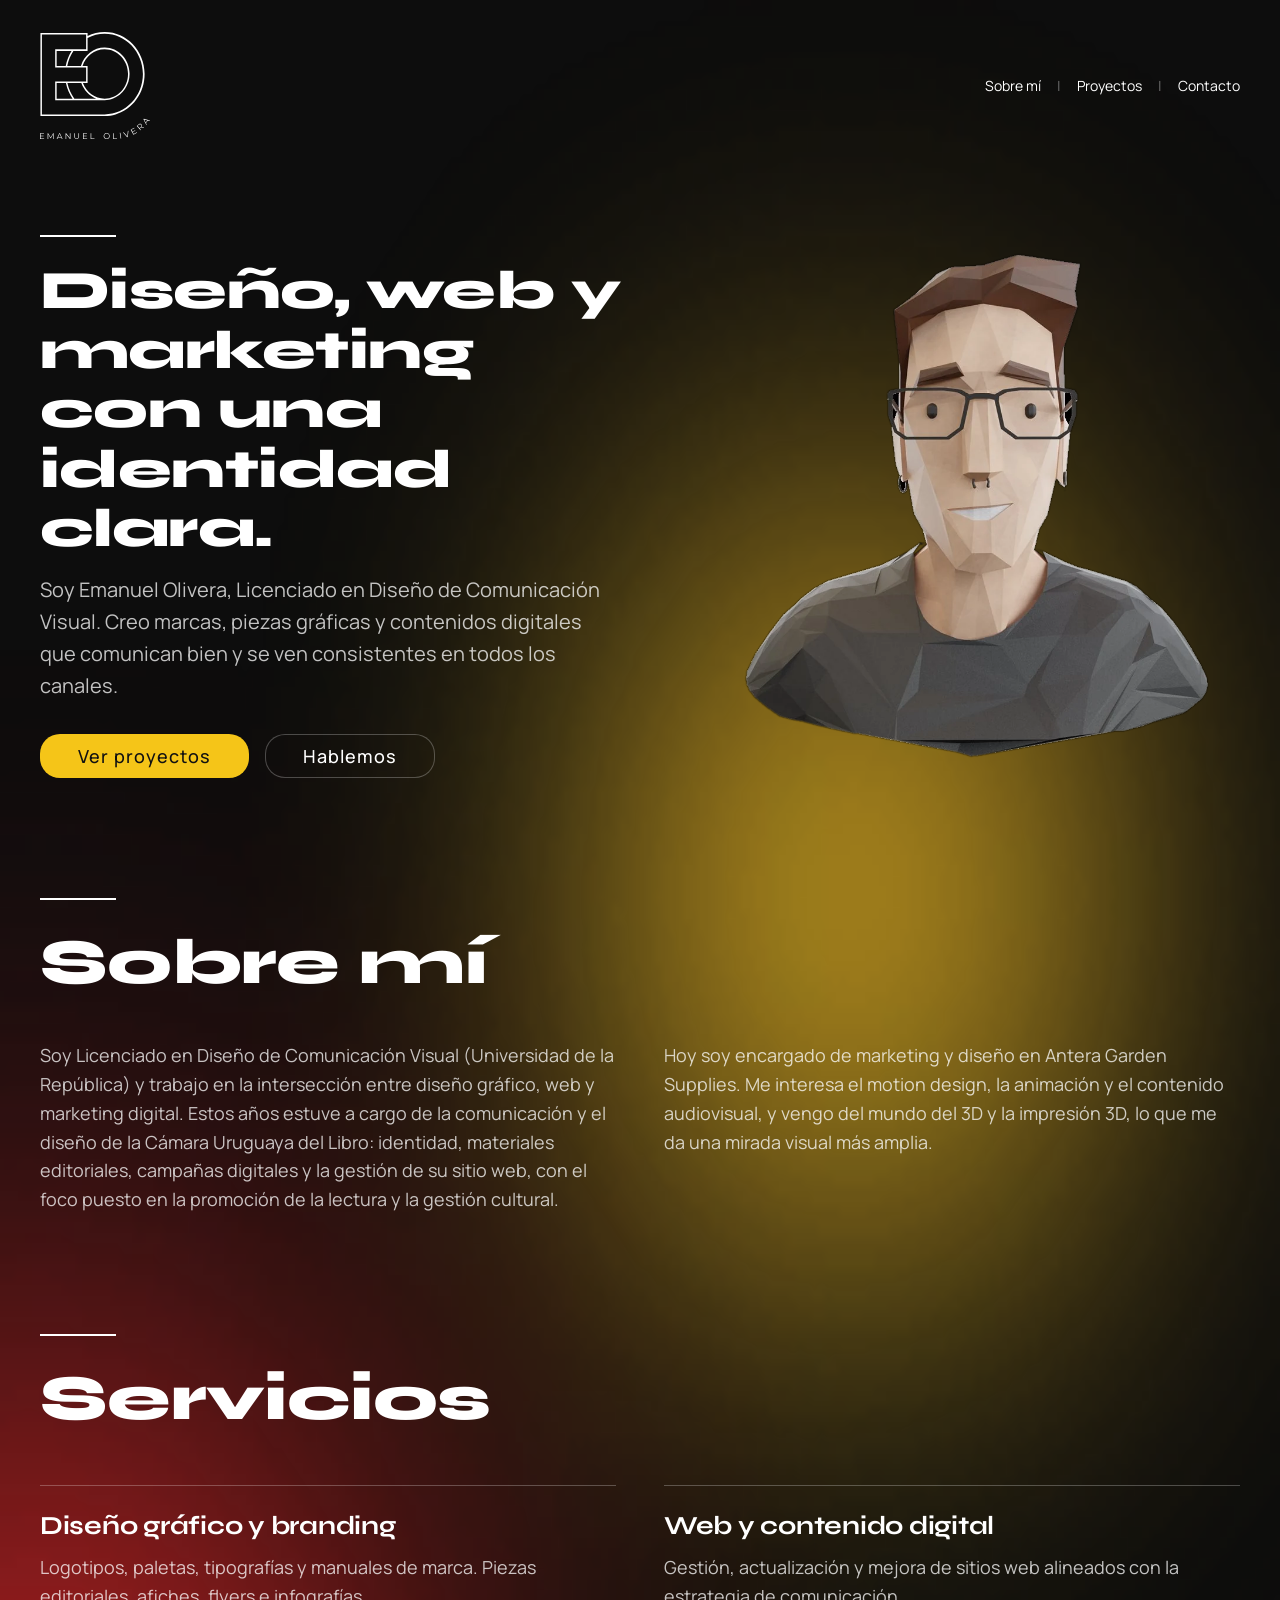
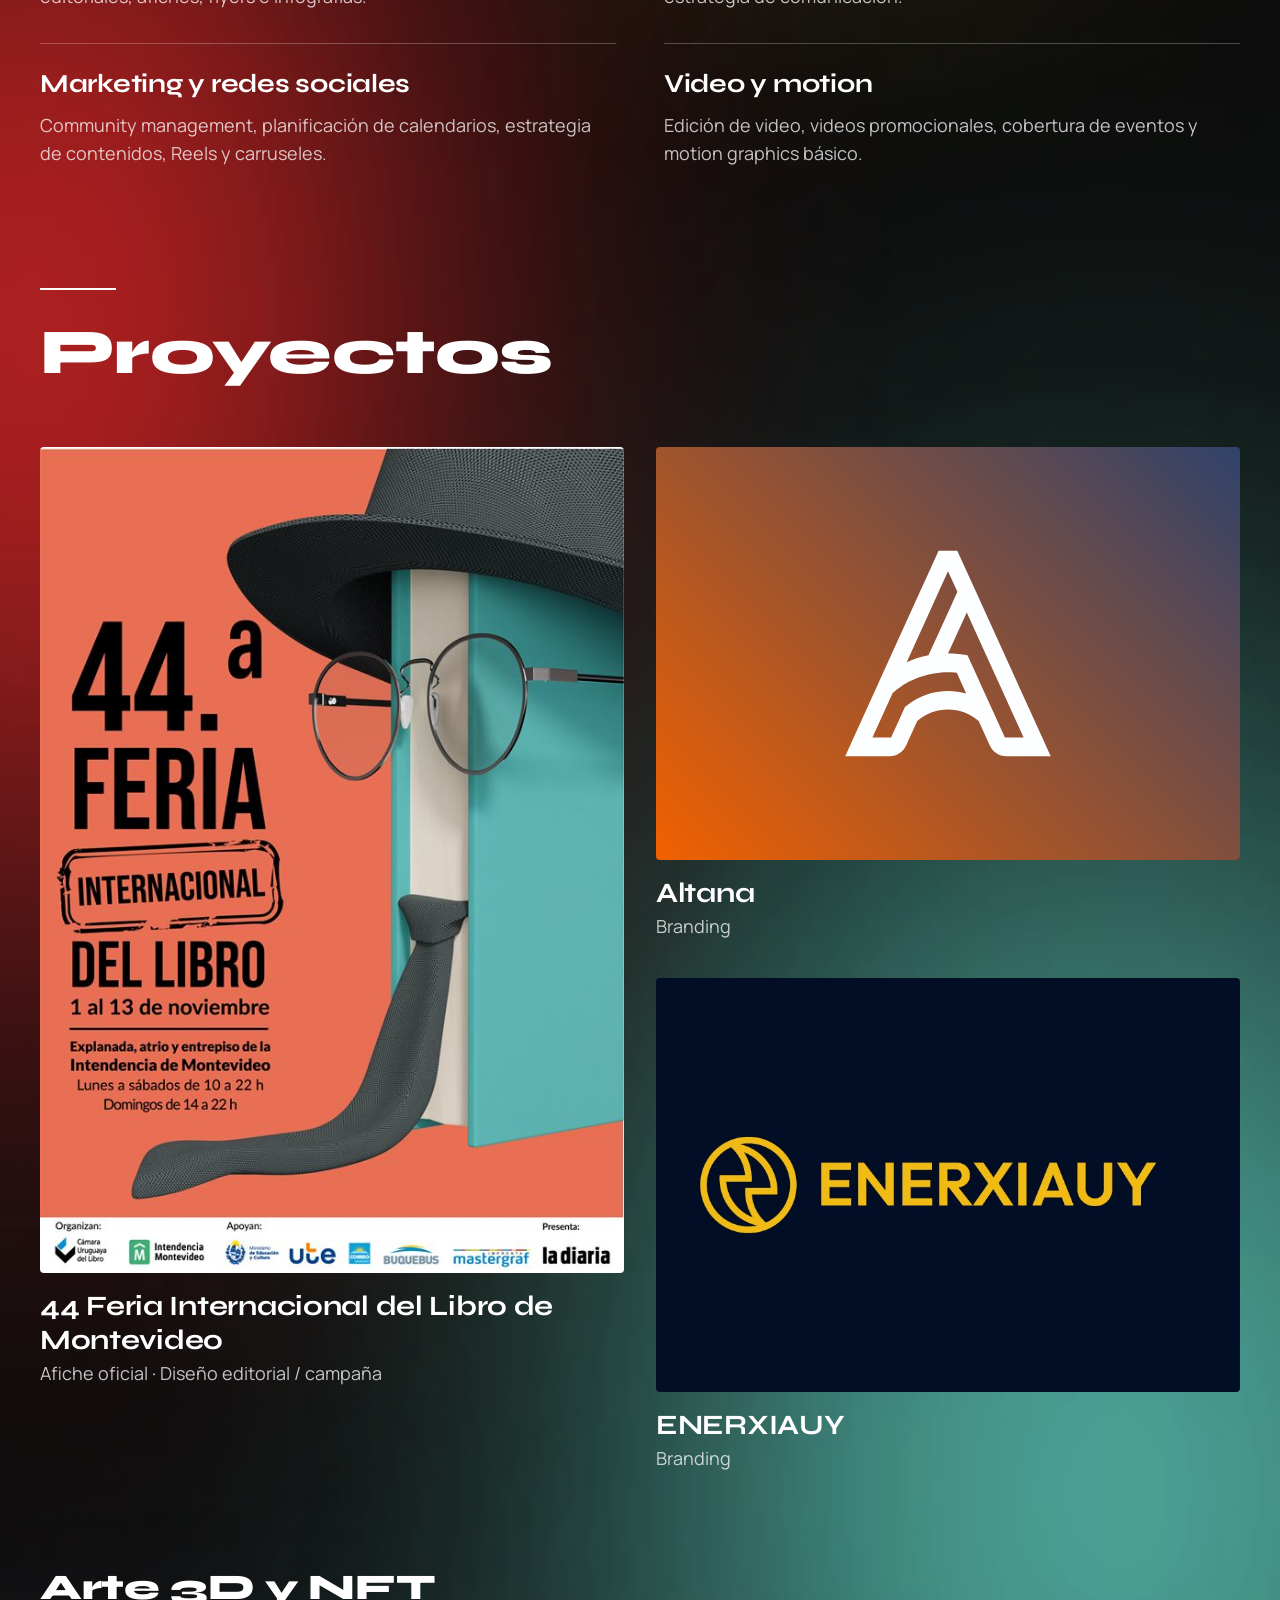
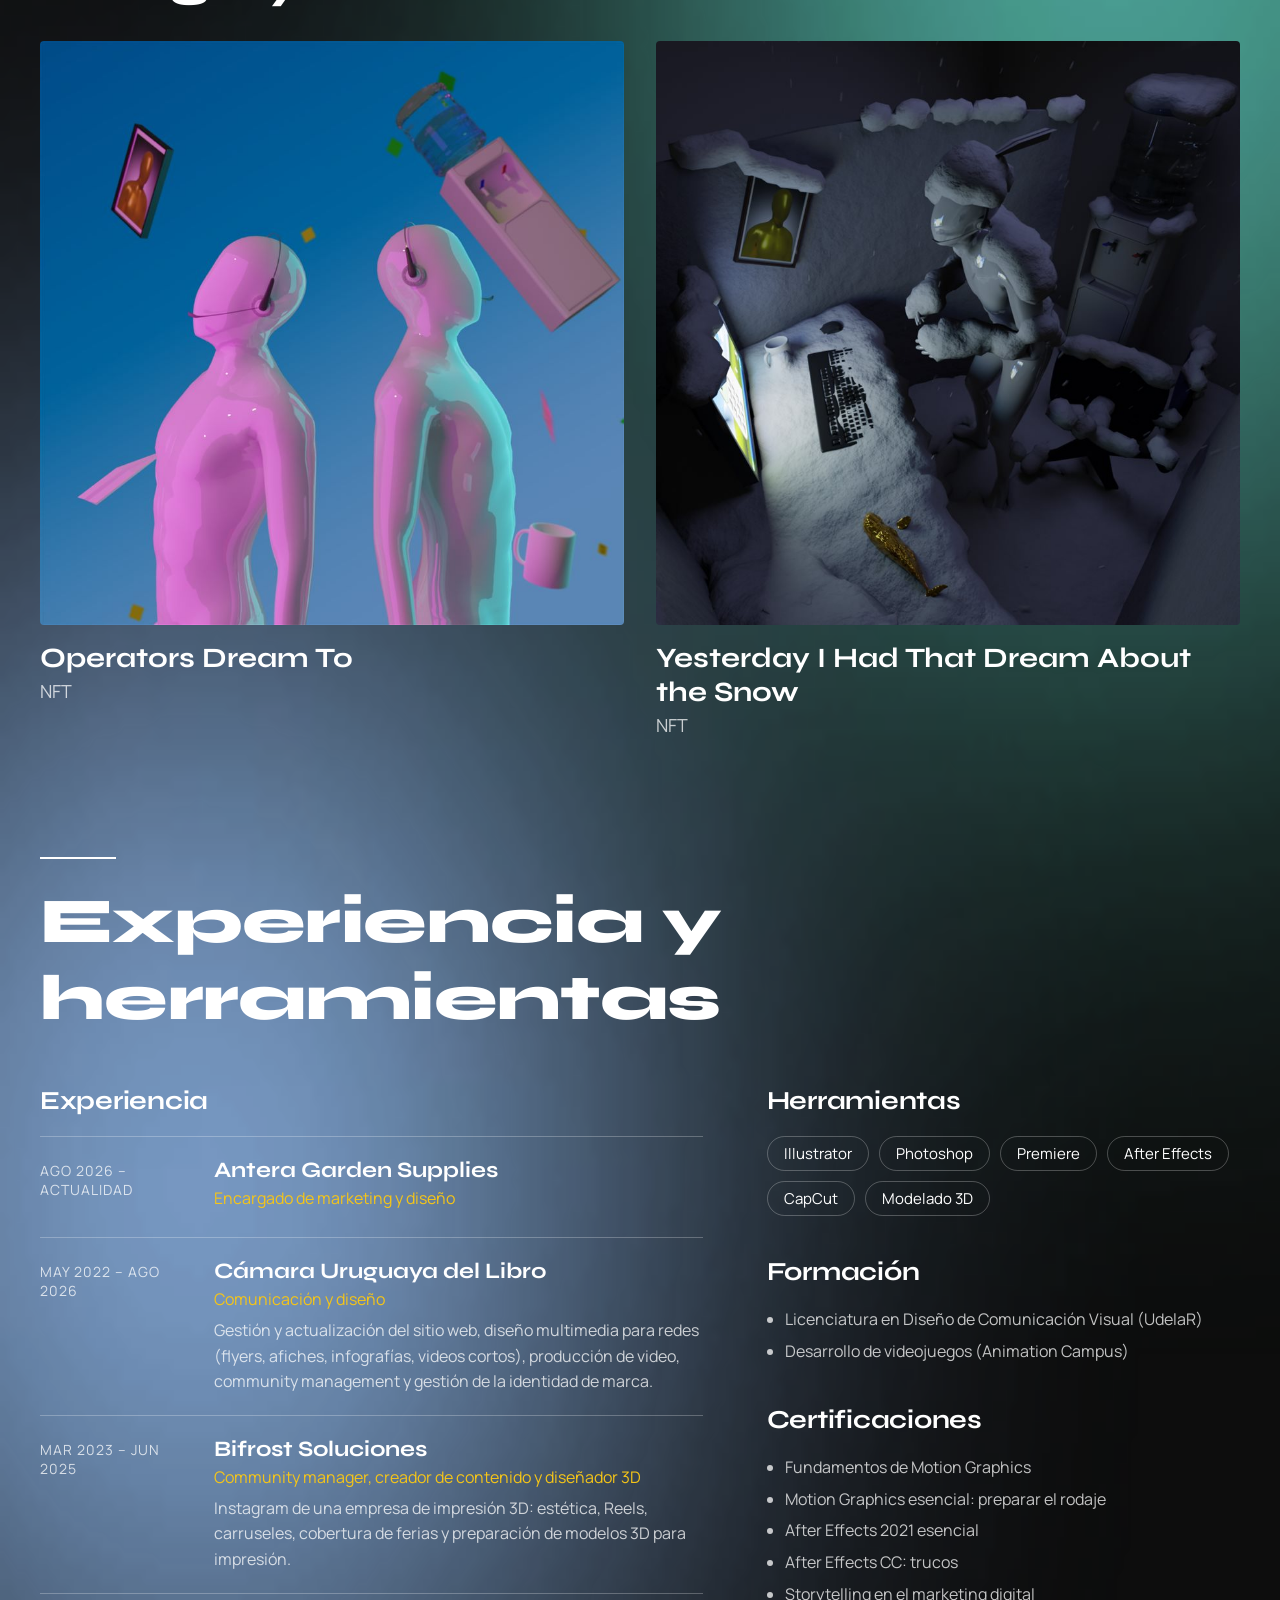
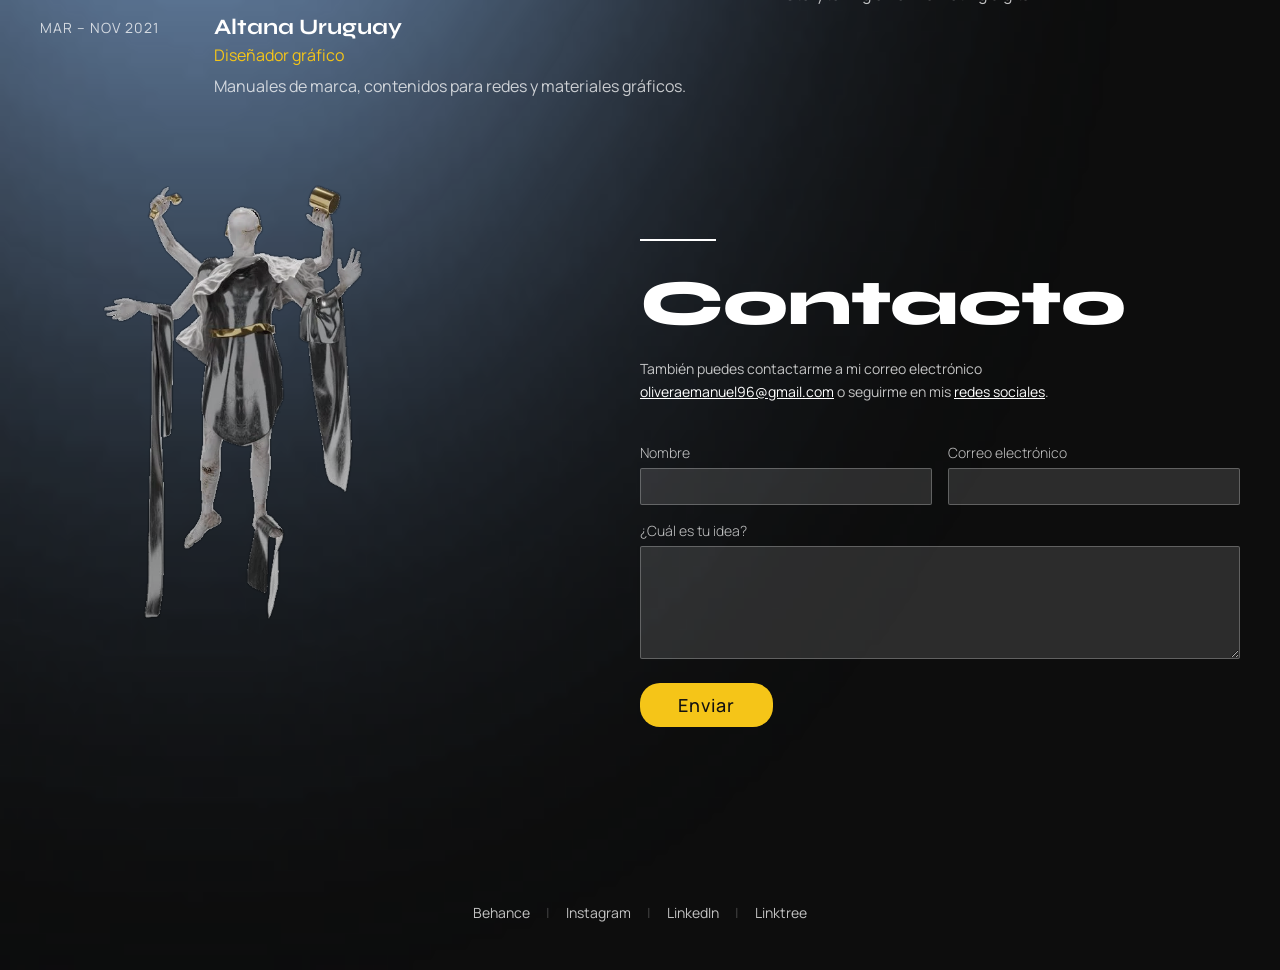
==== commit 418b03f5: "Add 'Experiencia y herramientas' section Work history, tools, education and certifications from copy" ====
--- a/index.html
+++ b/index.html
@@ -172,6 +172,78 @@
       </div>
     </section>
 
+    <section id="experiencia" class="section experience">
+      <div class="section-heading">
+        <span class="rule"></span>
+        <h2>Experiencia y herramientas</h2>
+      </div>
+      <div class="experience-grid">
+        <div>
+          <h3 class="experience-title">Experiencia</h3>
+          <ol class="xp-list">
+          <li class="xp-item">
+            <p class="xp-date">ago 2026 – actualidad</p>
+            <div>
+              <h4>Antera Garden Supplies</h4>
+              <p class="xp-role">Encargado de marketing y diseño</p>
+            </div>
+          </li>
+          <li class="xp-item">
+            <p class="xp-date">may 2022 – ago 2026</p>
+            <div>
+              <h4>Cámara Uruguaya del Libro</h4>
+              <p class="xp-role">Comunicación y diseño</p>
+              <p>Gestión y actualización del sitio web, diseño multimedia para redes (flyers, afiches, infografías, videos cortos), producción de video, community management y gestión de la identidad de marca.</p>
+            </div>
+          </li>
+          <li class="xp-item">
+            <p class="xp-date">mar 2023 – jun 2025</p>
+            <div>
+              <h4>Bifrost Soluciones</h4>
+              <p class="xp-role">Community manager, creador de contenido y diseñador 3D</p>
+              <p>Instagram de una empresa de impresión 3D: estética, Reels, carruseles, cobertura de ferias y preparación de modelos 3D para impresión.</p>
+            </div>
+          </li>
+          <li class="xp-item">
+            <p class="xp-date">mar – nov 2021</p>
+            <div>
+              <h4>Altana Uruguay</h4>
+              <p class="xp-role">Diseñador gráfico</p>
+              <p>Manuales de marca, contenidos para redes y materiales gráficos.</p>
+            </div>
+          </li>
+          </ol>
+        </div>
+        <div class="skills">
+          <h3 class="experience-title">Herramientas</h3>
+          <ul class="chips">
+            <li>Illustrator</li>
+            <li>Photoshop</li>
+            <li>Premiere</li>
+            <li>After Effects</li>
+            <li>CapCut</li>
+            <li>Modelado 3D</li>
+          </ul>
+          <!-- TODO: Sumar CMS, Figma, Canva u otras que uses -->
+
+          <h3 class="experience-title">Formación</h3>
+          <ul class="plain-list">
+            <li>Licenciatura en Diseño de Comunicación Visual (UdelaR)</li>
+            <li>Desarrollo de videojuegos (Animation Campus)</li>
+          </ul>
+
+          <h3 class="experience-title">Certificaciones</h3>
+          <ul class="plain-list">
+            <li>Fundamentos de Motion Graphics</li>
+            <li>Motion Graphics esencial: preparar el rodaje</li>
+            <li>After Effects 2021 esencial</li>
+            <li>After Effects CC: trucos</li>
+            <li>Storytelling en el marketing digital</li>
+          </ul>
+        </div>
+      </div>
+    </section>
+
     <section id="contacto" class="section contact">
       <img class="contact-illustration" src="assets/contact-illustration.webp" alt="" aria-hidden="true" loading="lazy" />
       <div class="contact-inner">
--- a/styles.css
+++ b/styles.css
@@ -374,6 +374,83 @@
 }
 
 .btn-link--ghost:hover { background: rgba(255, 255, 255, 0.08); color: var(--accent); }
+
+/* Experience */
+.experience-grid {
+  display: grid;
+  grid-template-columns: 1.4fr 1fr;
+  gap: 64px;
+  margin-top: 48px;
+  align-items: start;
+}
+
+.experience-title {
+  font-size: 26px;
+  font-weight: 700;
+  margin: 0 0 20px;
+}
+
+.skills .experience-title { margin-top: 40px; }
+.skills .experience-title:first-child { margin-top: 0; }
+
+.xp-list { list-style: none; margin: 0; padding: 0; }
+
+.xp-item {
+  display: grid;
+  grid-template-columns: 150px 1fr;
+  gap: 24px;
+  border-top: 1px solid var(--field-border);
+  padding: 20px 0;
+}
+
+.xp-date {
+  margin: 4px 0 0;
+  font-size: 14px;
+  letter-spacing: 1px;
+  text-transform: uppercase;
+  color: var(--muted);
+}
+
+.xp-item h4 {
+  font-family: var(--font-display);
+  font-size: 22px;
+  font-weight: 700;
+  margin: 0 0 4px;
+}
+
+.xp-role { margin: 0 0 8px; color: var(--accent); font-size: 16px; }
+
+.xp-item p:not(.xp-date):not(.xp-role) {
+  margin: 0;
+  font-size: 16px;
+  line-height: 1.6;
+  color: var(--muted);
+}
+
+.chips {
+  list-style: none;
+  margin: 0;
+  padding: 0;
+  display: flex;
+  flex-wrap: wrap;
+  gap: 10px;
+}
+
+.chips li {
+  padding: 6px 16px;
+  border: 1px solid var(--field-border);
+  border-radius: 20px;
+  font-size: 15px;
+}
+
+.plain-list { margin: 0; padding-left: 18px; }
+
+.plain-list li {
+  font-size: 16px;
+  line-height: 1.6;
+  color: var(--muted);
+  margin-bottom: 6px;
+}
 
 /* Contact */
 .contact {
@@ -506,6 +583,7 @@
   .hero h1 { font-size: 44px; }
   .about-text { columns: 1; }
   .services-grid { grid-template-columns: 1fr; }
+  .experience-grid { grid-template-columns: 1fr; gap: 48px; }
   .projects-grid { grid-template-columns: 1fr; gap: 40px; }
   .project-body { grid-template-columns: 1fr; gap: 40px; }
   .project-hero h1 { font-size: 40px; }
@@ -544,6 +622,8 @@
   .project-caption h4 { font-size: 22px; }
   .projects-sub { margin-top: 64px; }
   .projects-subtitle { font-size: 26px; }
+  .xp-item { grid-template-columns: 1fr; gap: 6px; }
+  .experience-title { font-size: 22px; }
   .project-cta { opacity: 1; transform: none; font-size: 12px; padding: 6px 14px; }
   .project-hero h1 { font-size: 32px; }
   .project-body p { font-size: 16px; }
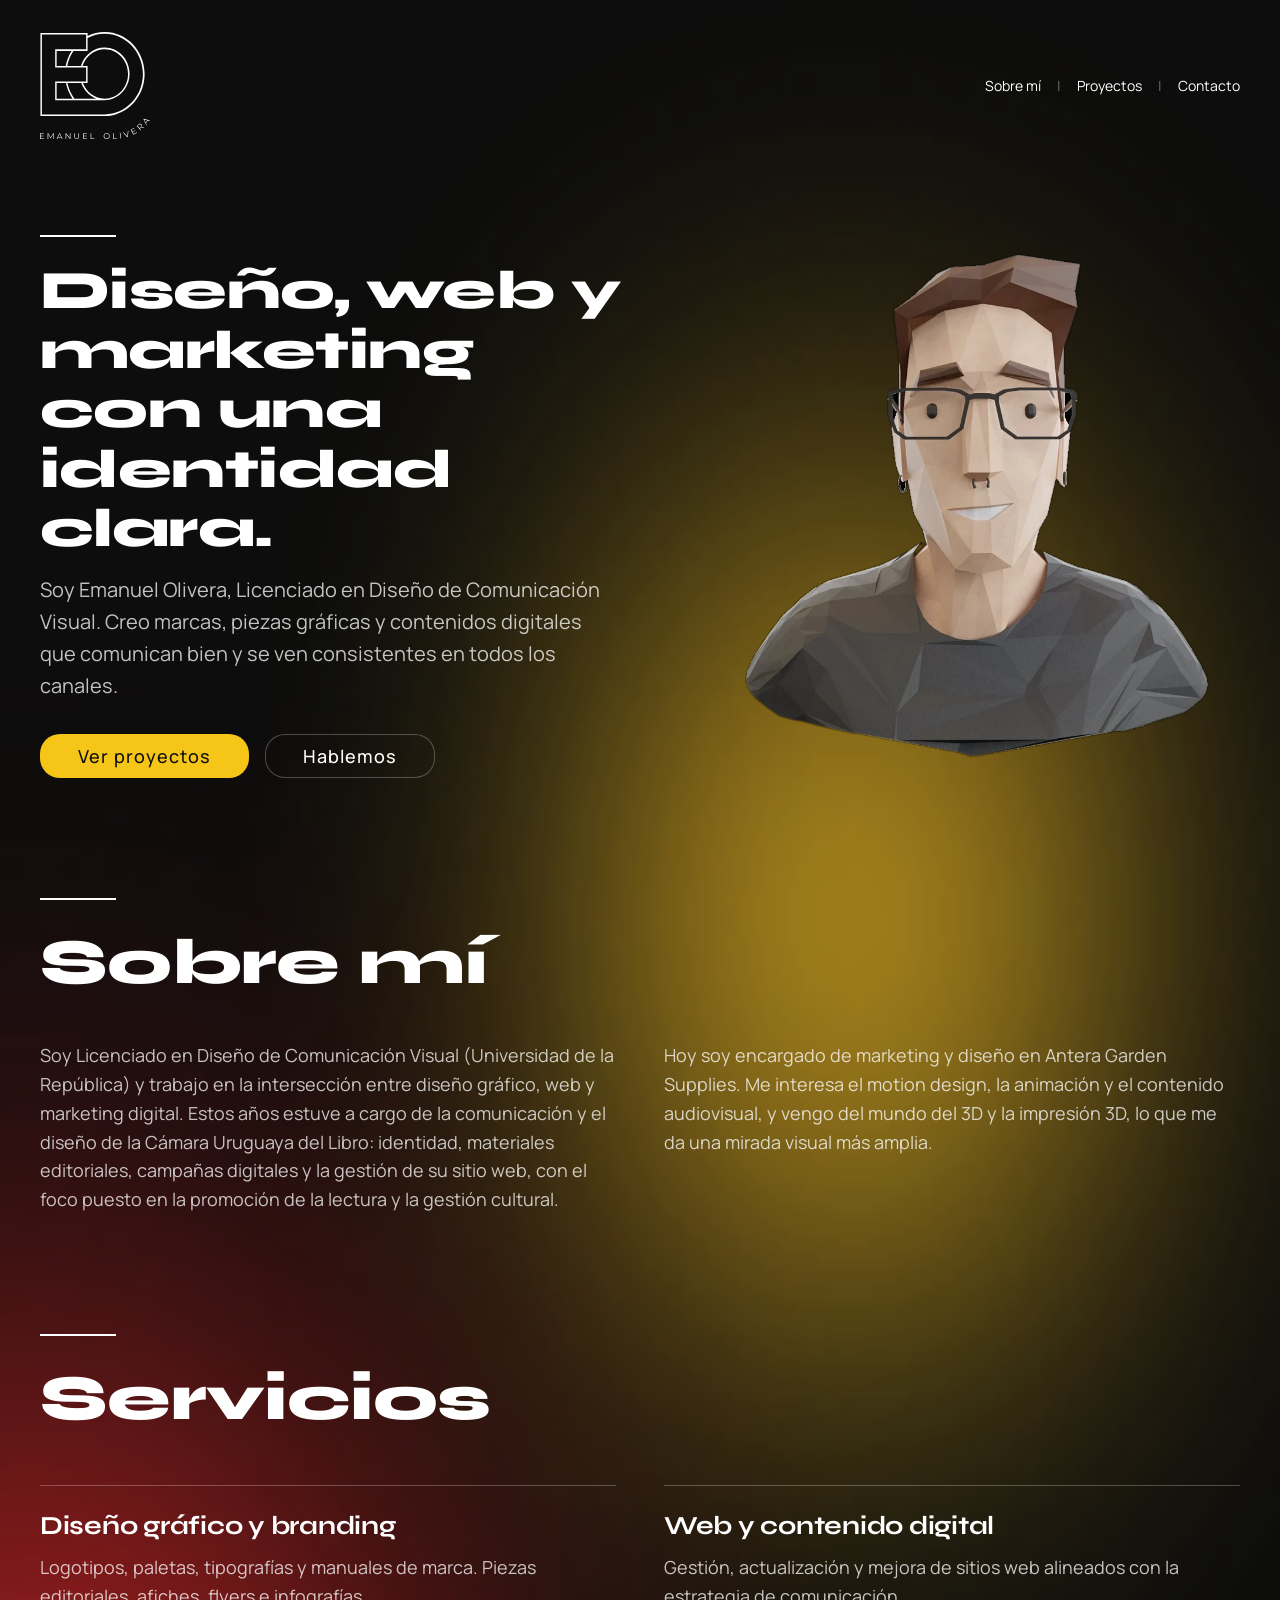
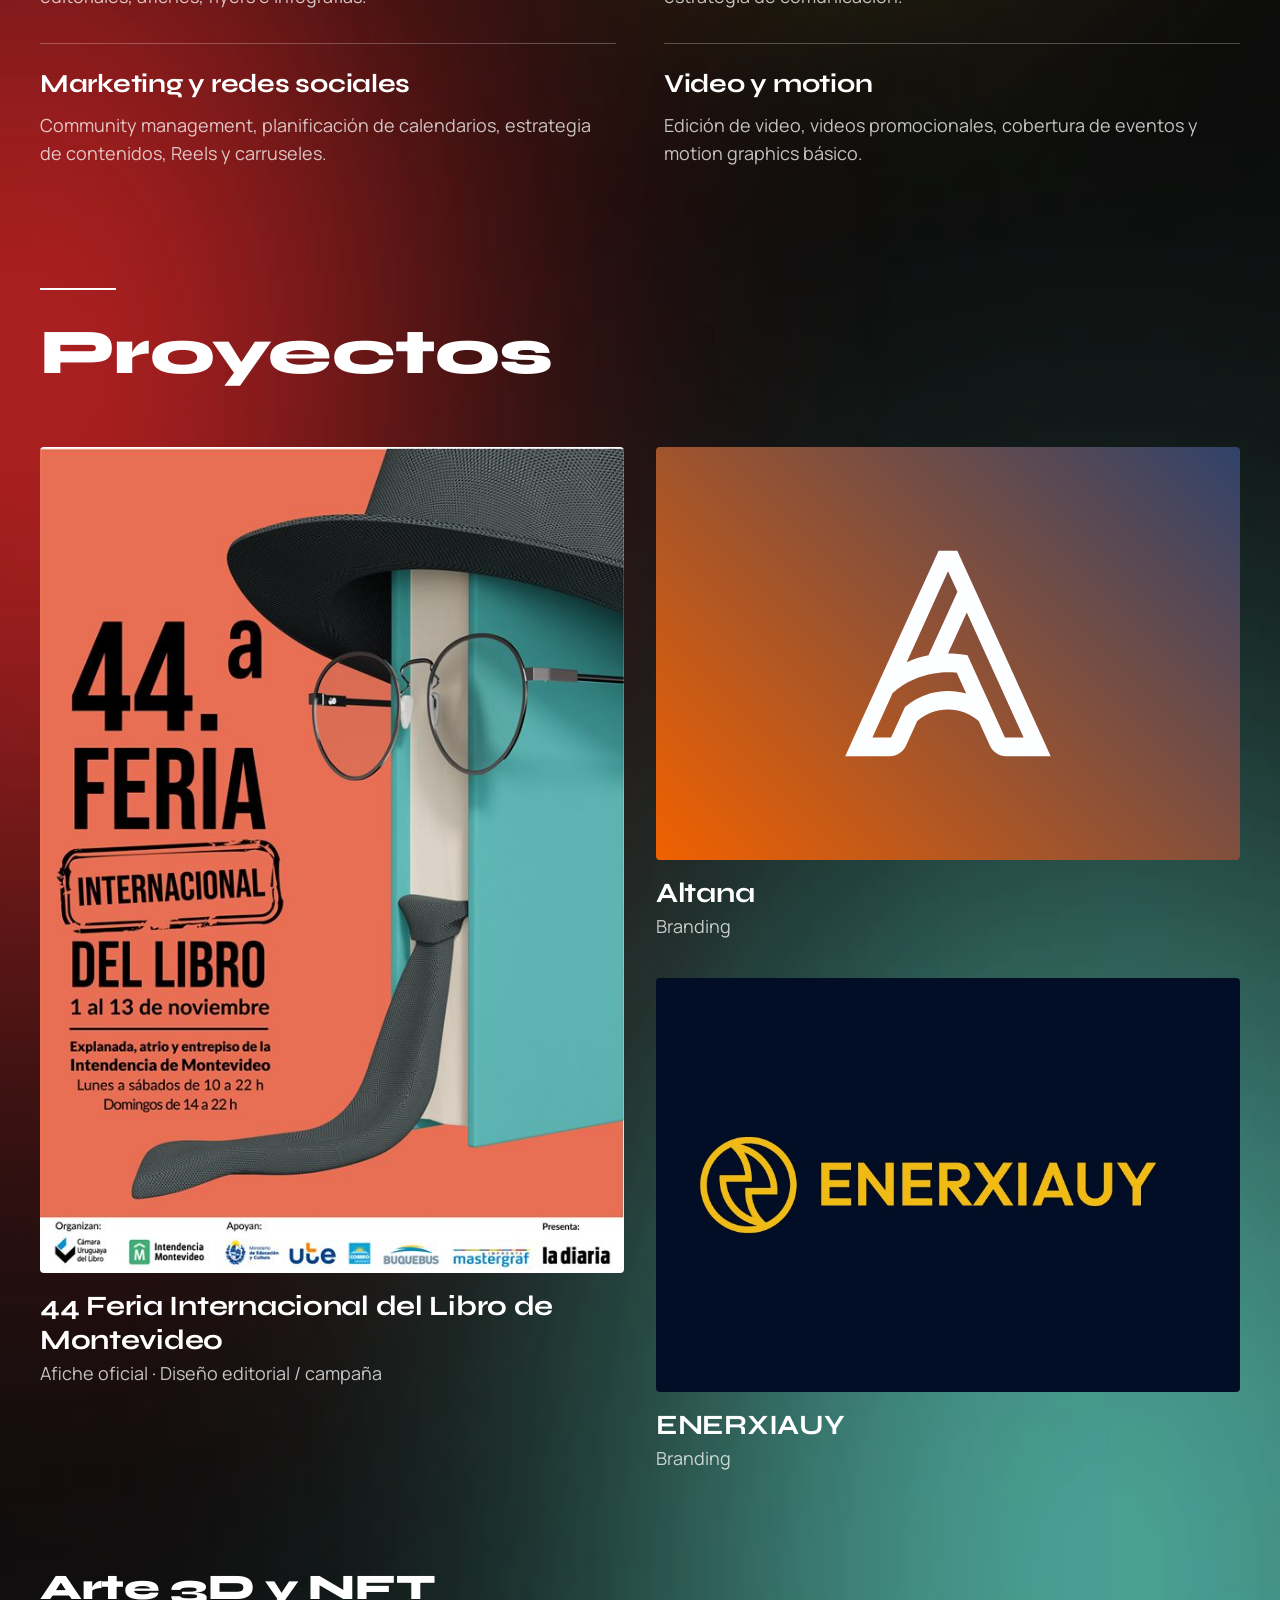
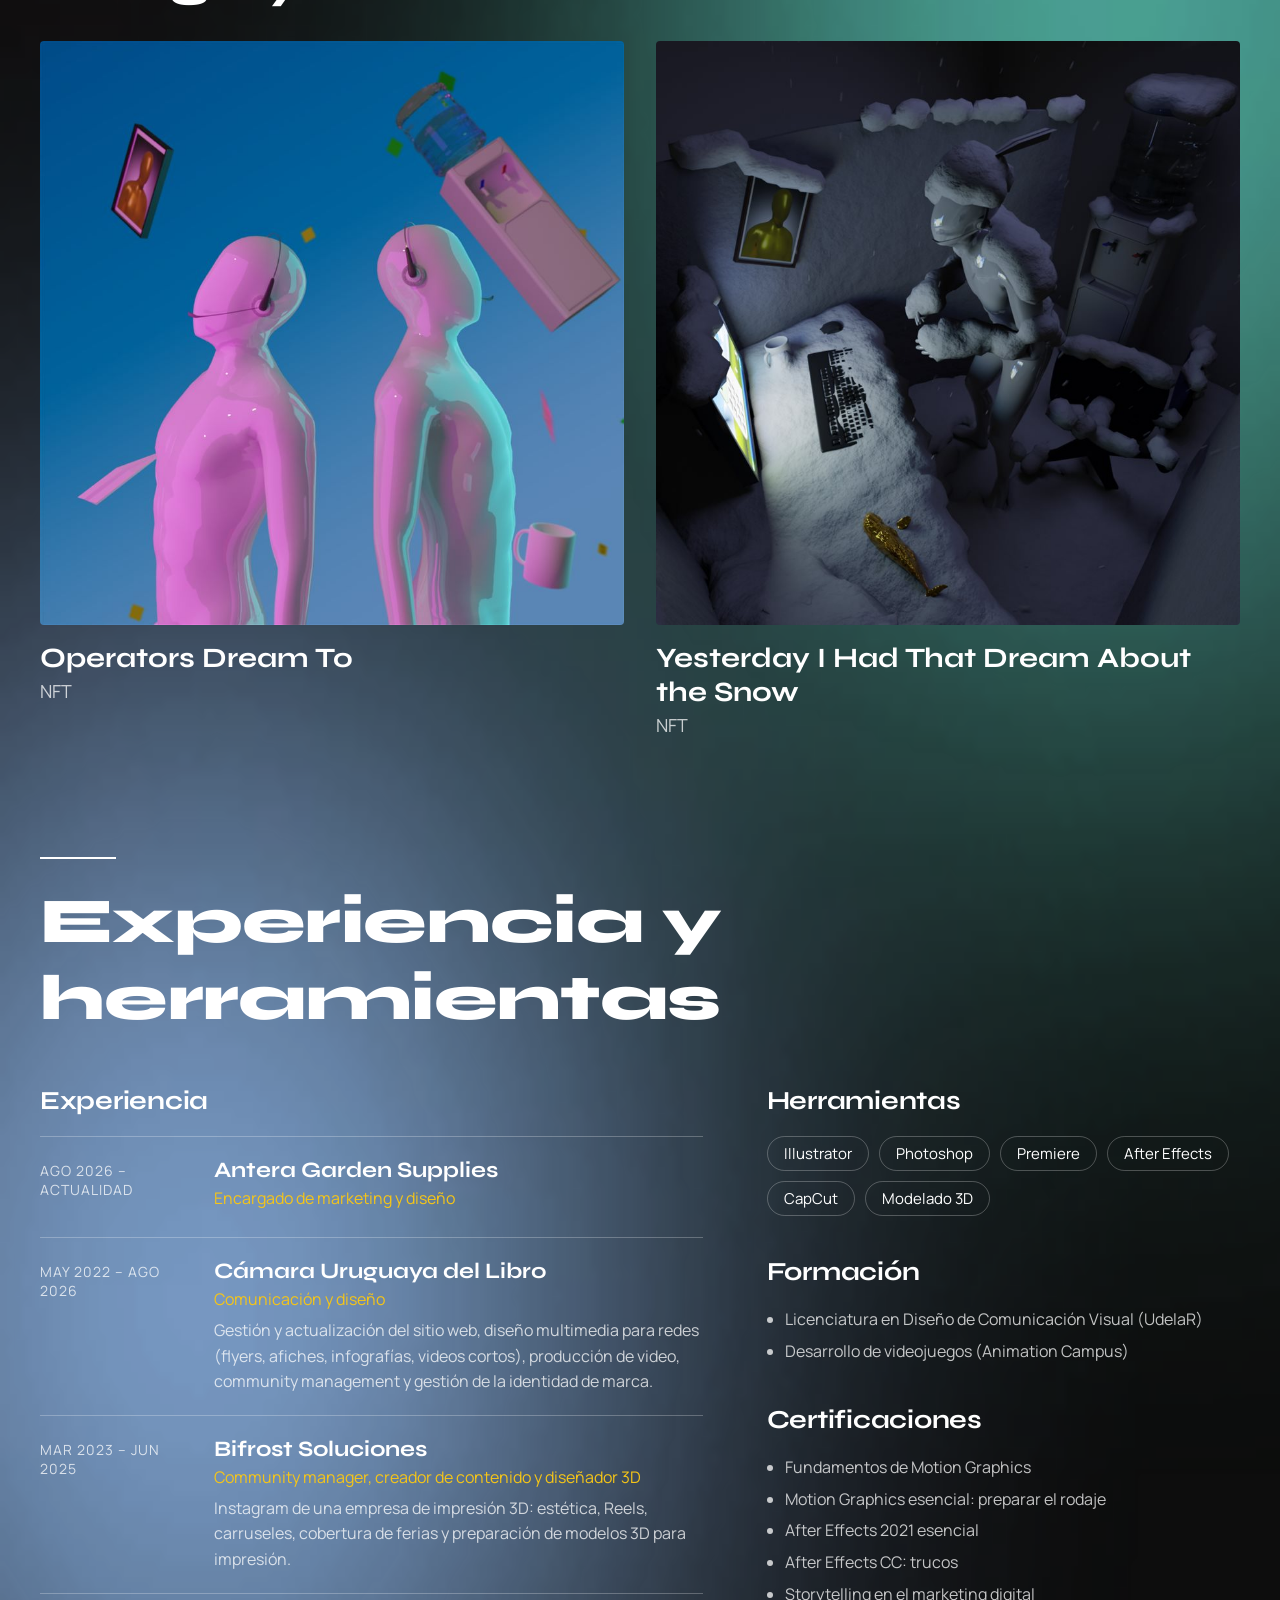
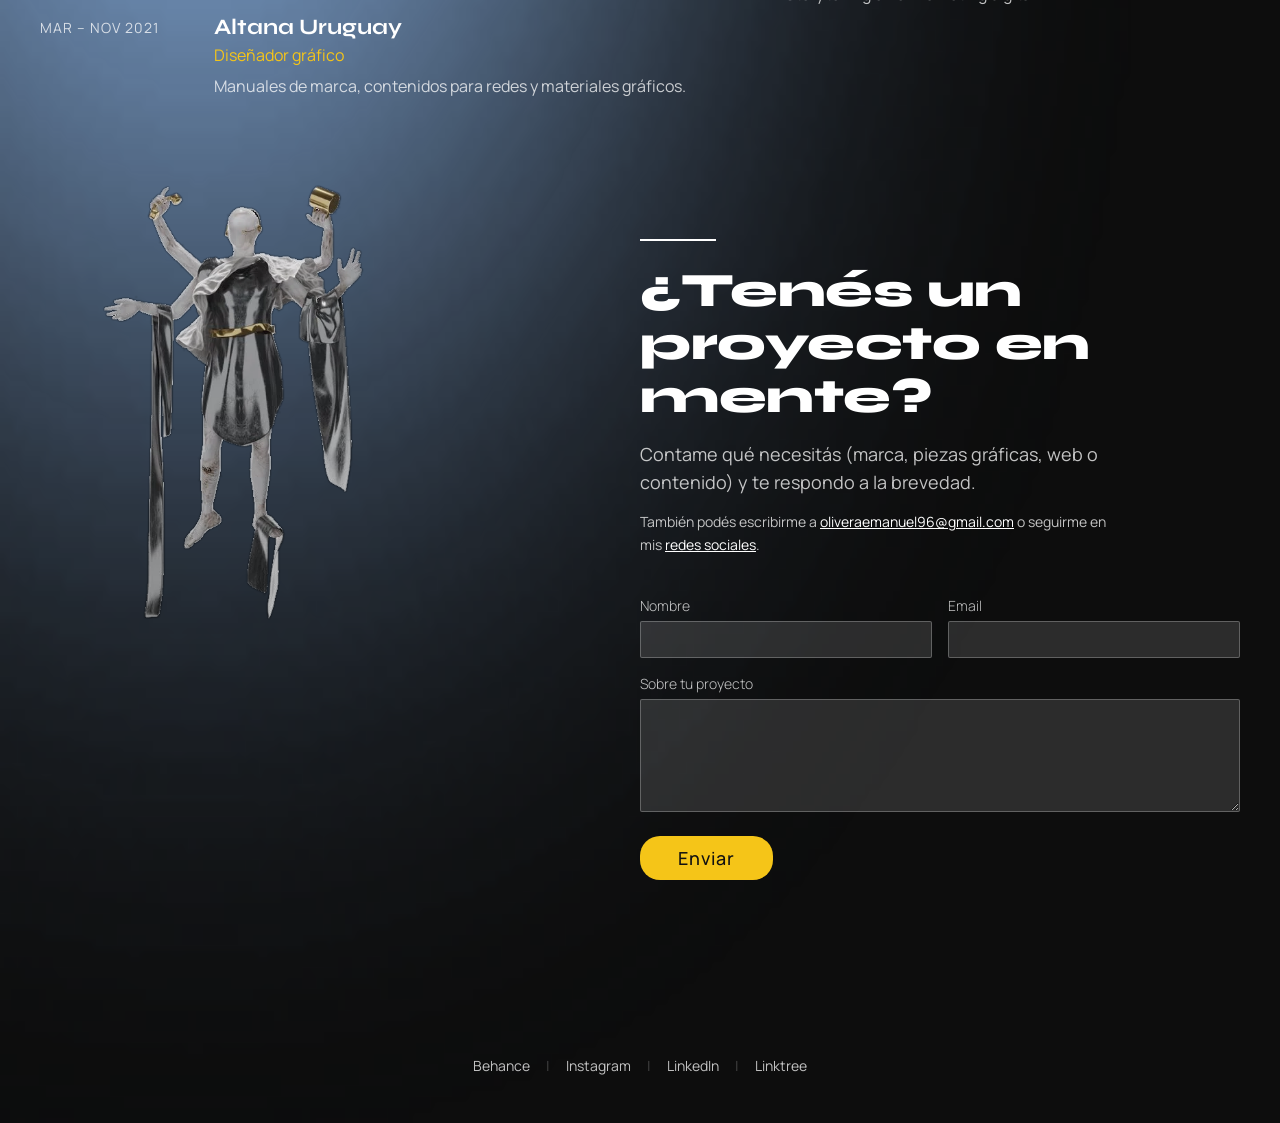
==== commit 69b81249: "Update contact section with copy v1 title, text and field labels - Title, intro and 'Nombre / Email " ====
--- a/index.html
+++ b/index.html
@@ -26,7 +26,7 @@
 <link rel="preconnect" href="https://fonts.googleapis.com">
 <link rel="preconnect" href="https://fonts.gstatic.com" crossorigin>
 <link href="https://fonts.googleapis.com/css2?family=Manrope:wght@200;300;400;500;600;700&family=Syne:wght@600;700;800&display=swap" rel="stylesheet">
-<link rel="stylesheet" href="styles.css?v=2" />
+<link rel="stylesheet" href="styles.css?v=3" />
 <script src="analytics.js?v=2"></script>
 </head>
 <body>
@@ -248,8 +248,9 @@
       <img class="contact-illustration" src="assets/contact-illustration.webp" alt="" aria-hidden="true" loading="lazy" />
       <div class="contact-inner">
         <span class="rule"></span>
-        <h2>Contacto</h2>
-        <p class="contact-note">También puedes contactarme a mi correo electrónico<br />
+        <h2>¿Tenés un proyecto en mente?</h2>
+        <p class="contact-lead">Contame qué necesitás (marca, piezas gráficas, web o contenido) y te respondo a la brevedad.</p>
+        <p class="contact-note">También podés escribirme a
           <a href="mailto:oliveraemanuel96@gmail.com">oliveraemanuel96@gmail.com</a> o seguirme en mis <a href="https://linktr.ee/EmanuelO" target="_blank" rel="noopener">redes sociales</a>.</p>
 
         <form class="contact-form" id="contact-form" action="https://formsubmit.co/b2a904b5d5e4e7e997399bb0113a6cfe" method="POST">
@@ -262,13 +263,13 @@
               <input type="text" id="nombre" name="nombre" required />
             </div>
             <div class="field">
-              <label for="email">Correo electrónico</label>
+              <label for="email">Email</label>
               <input type="email" id="email" name="email" required />
             </div>
           </div>
           <div class="field field--full">
-            <label for="idea">¿Cuál es tu idea?</label>
-            <textarea id="idea" name="idea" rows="5" required></textarea>
+            <label for="proyecto">Sobre tu proyecto</label>
+            <textarea id="proyecto" name="proyecto" rows="5" required></textarea>
           </div>
           <button type="submit" class="btn-submit">Enviar</button>
           <p class="form-status" role="status" aria-live="polite"></p>
@@ -287,6 +288,6 @@
     <a href="https://linktr.ee/EmanuelO" target="_blank" rel="noopener">Linktree</a>
   </footer>
 
-  <script src="script.js?v=3"></script>
+  <script src="script.js?v=4"></script>
 </body>
 </html>
--- a/styles.css
+++ b/styles.css
@@ -482,6 +482,16 @@
 .contact-inner {
   margin-left: auto;
   max-width: 600px;
+}
+
+.contact h2 { font-size: 48px; line-height: 1.1; }
+
+.contact-lead {
+  font-size: 18px;
+  line-height: 1.6;
+  color: var(--muted);
+  max-width: 520px;
+  margin: 0 0 12px;
 }
 
 .contact-note {
@@ -584,6 +594,7 @@
   .about-text { columns: 1; }
   .services-grid { grid-template-columns: 1fr; }
   .experience-grid { grid-template-columns: 1fr; gap: 48px; }
+  .contact h2 { font-size: 40px; }
   .projects-grid { grid-template-columns: 1fr; gap: 40px; }
   .project-body { grid-template-columns: 1fr; gap: 40px; }
   .project-hero h1 { font-size: 40px; }
@@ -624,6 +635,8 @@
   .projects-subtitle { font-size: 26px; }
   .xp-item { grid-template-columns: 1fr; gap: 6px; }
   .experience-title { font-size: 22px; }
+  .contact h2 { font-size: 32px; }
+  .contact-lead { font-size: 16px; }
   .project-cta { opacity: 1; transform: none; font-size: 12px; padding: 6px 14px; }
   .project-hero h1 { font-size: 32px; }
   .project-body p { font-size: 16px; }
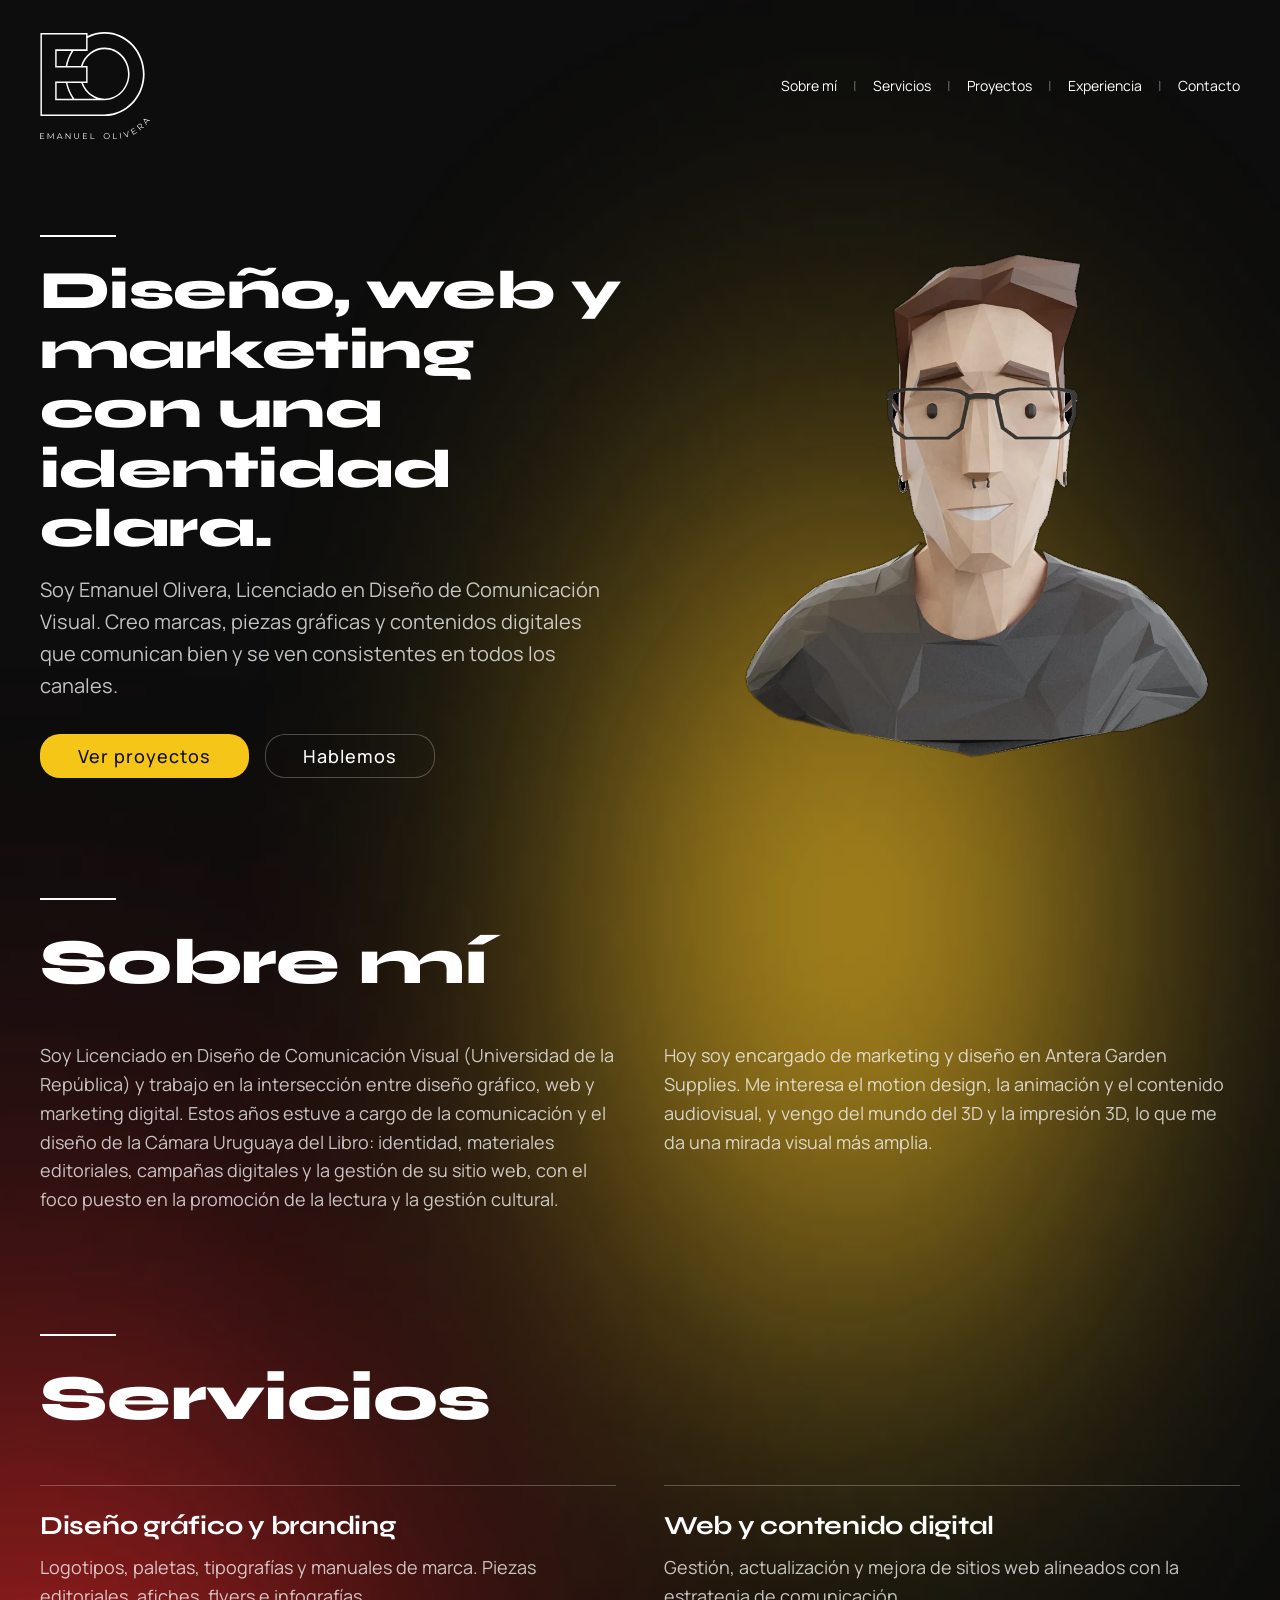
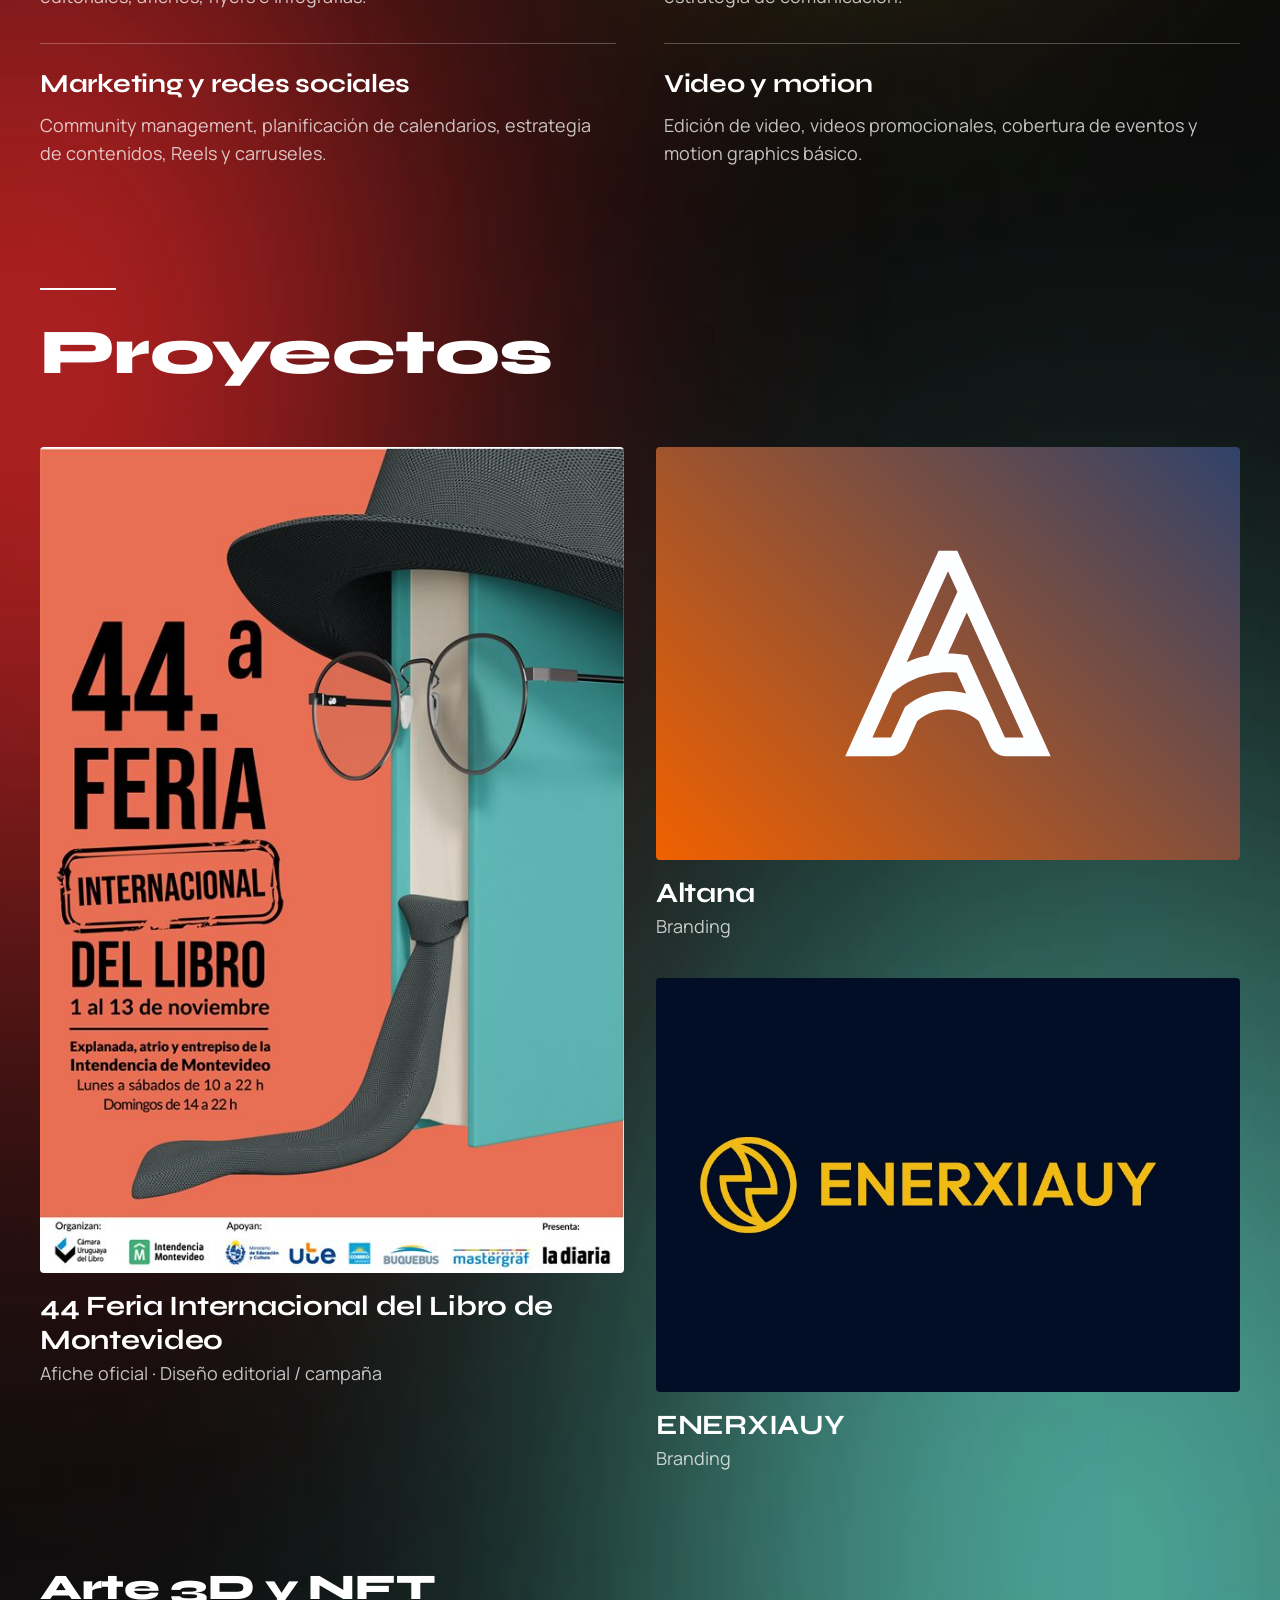
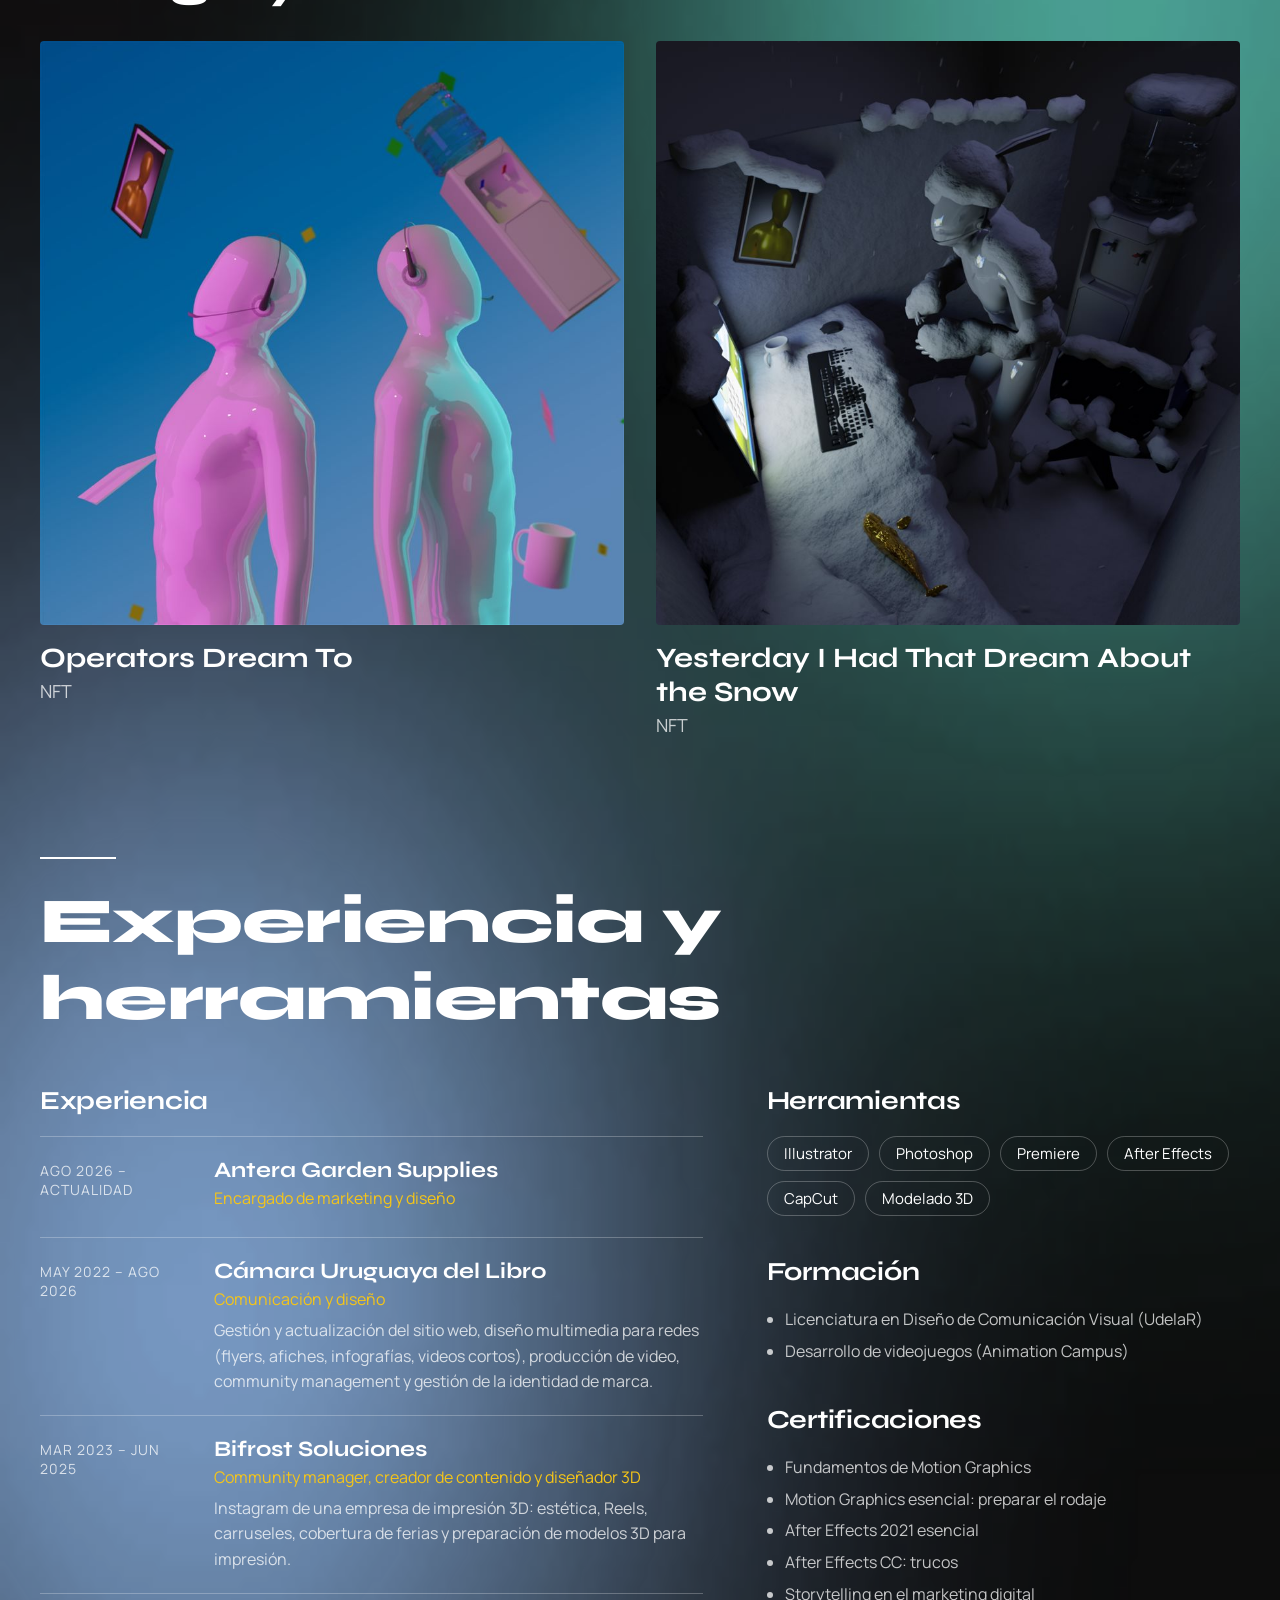
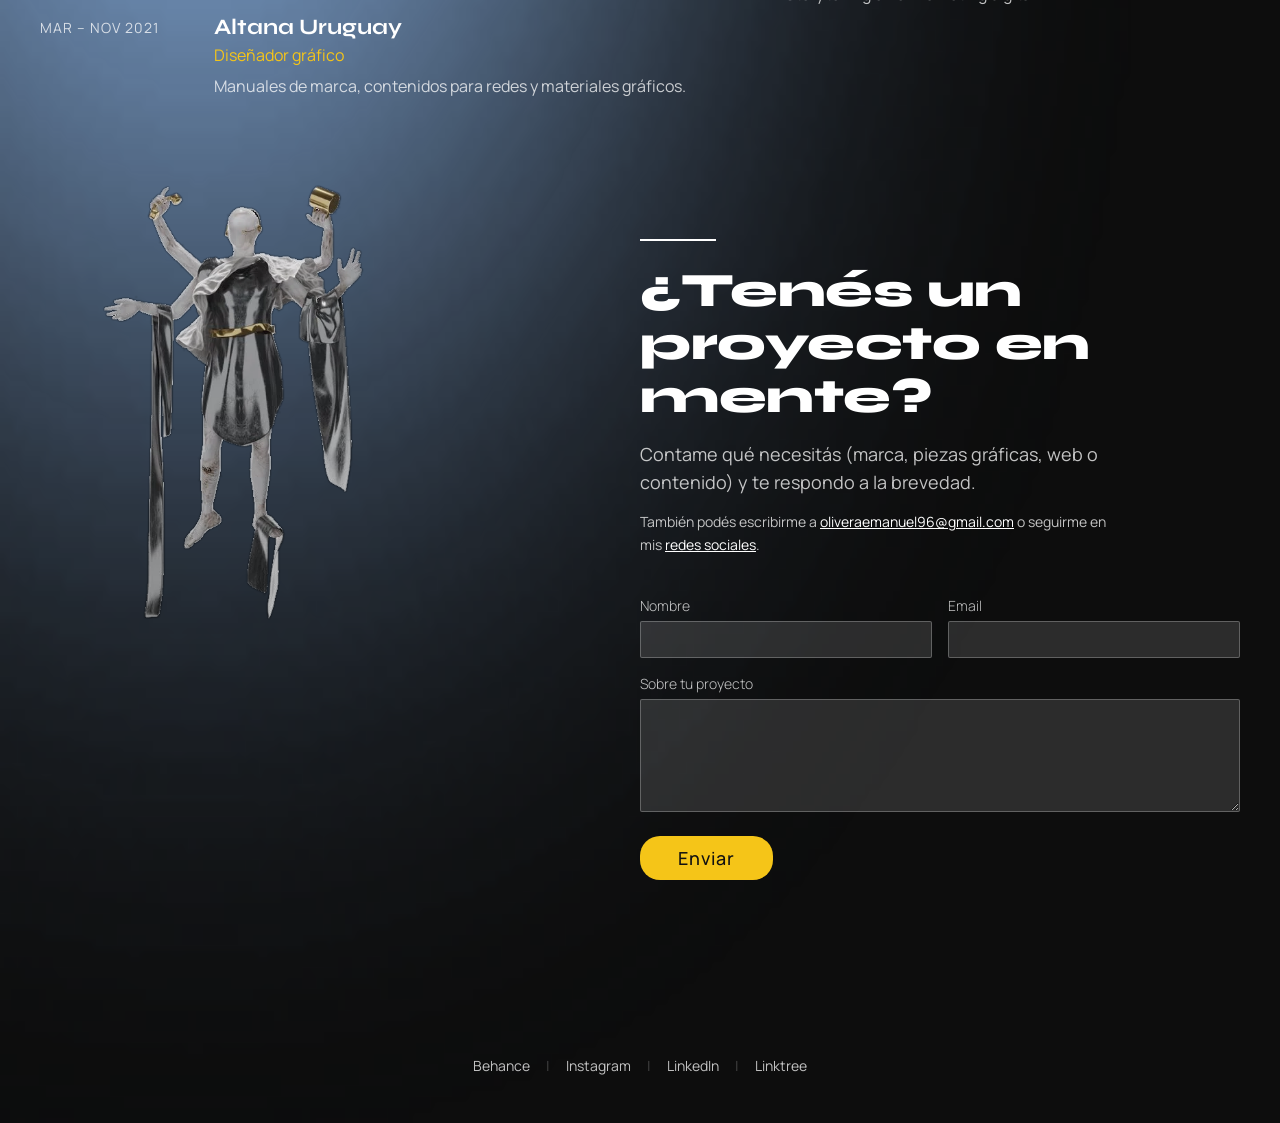
==== commit 43368ced: "Update navigation to the new sections and voseo case-study CTA - Menu on every page: Sobre mí, Servi" ====
--- a/index.html
+++ b/index.html
@@ -39,7 +39,11 @@
     <nav class="nav-links">
       <a href="#sobre-mi">Sobre mí</a>
       <span class="dot" aria-hidden="true">|</span>
+      <a href="#servicios">Servicios</a>
+      <span class="dot" aria-hidden="true">|</span>
       <a href="#proyectos">Proyectos</a>
+      <span class="dot" aria-hidden="true">|</span>
+      <a href="#experiencia">Experiencia</a>
       <span class="dot" aria-hidden="true">|</span>
       <a href="#contacto">Contacto</a>
     </nav>
--- a/styles.css
+++ b/styles.css
@@ -38,6 +38,8 @@
 }
 
 header, main, footer { position: relative; z-index: 1; }
+
+.navbar { z-index: 10; }
 
 .rule {
   display: block;
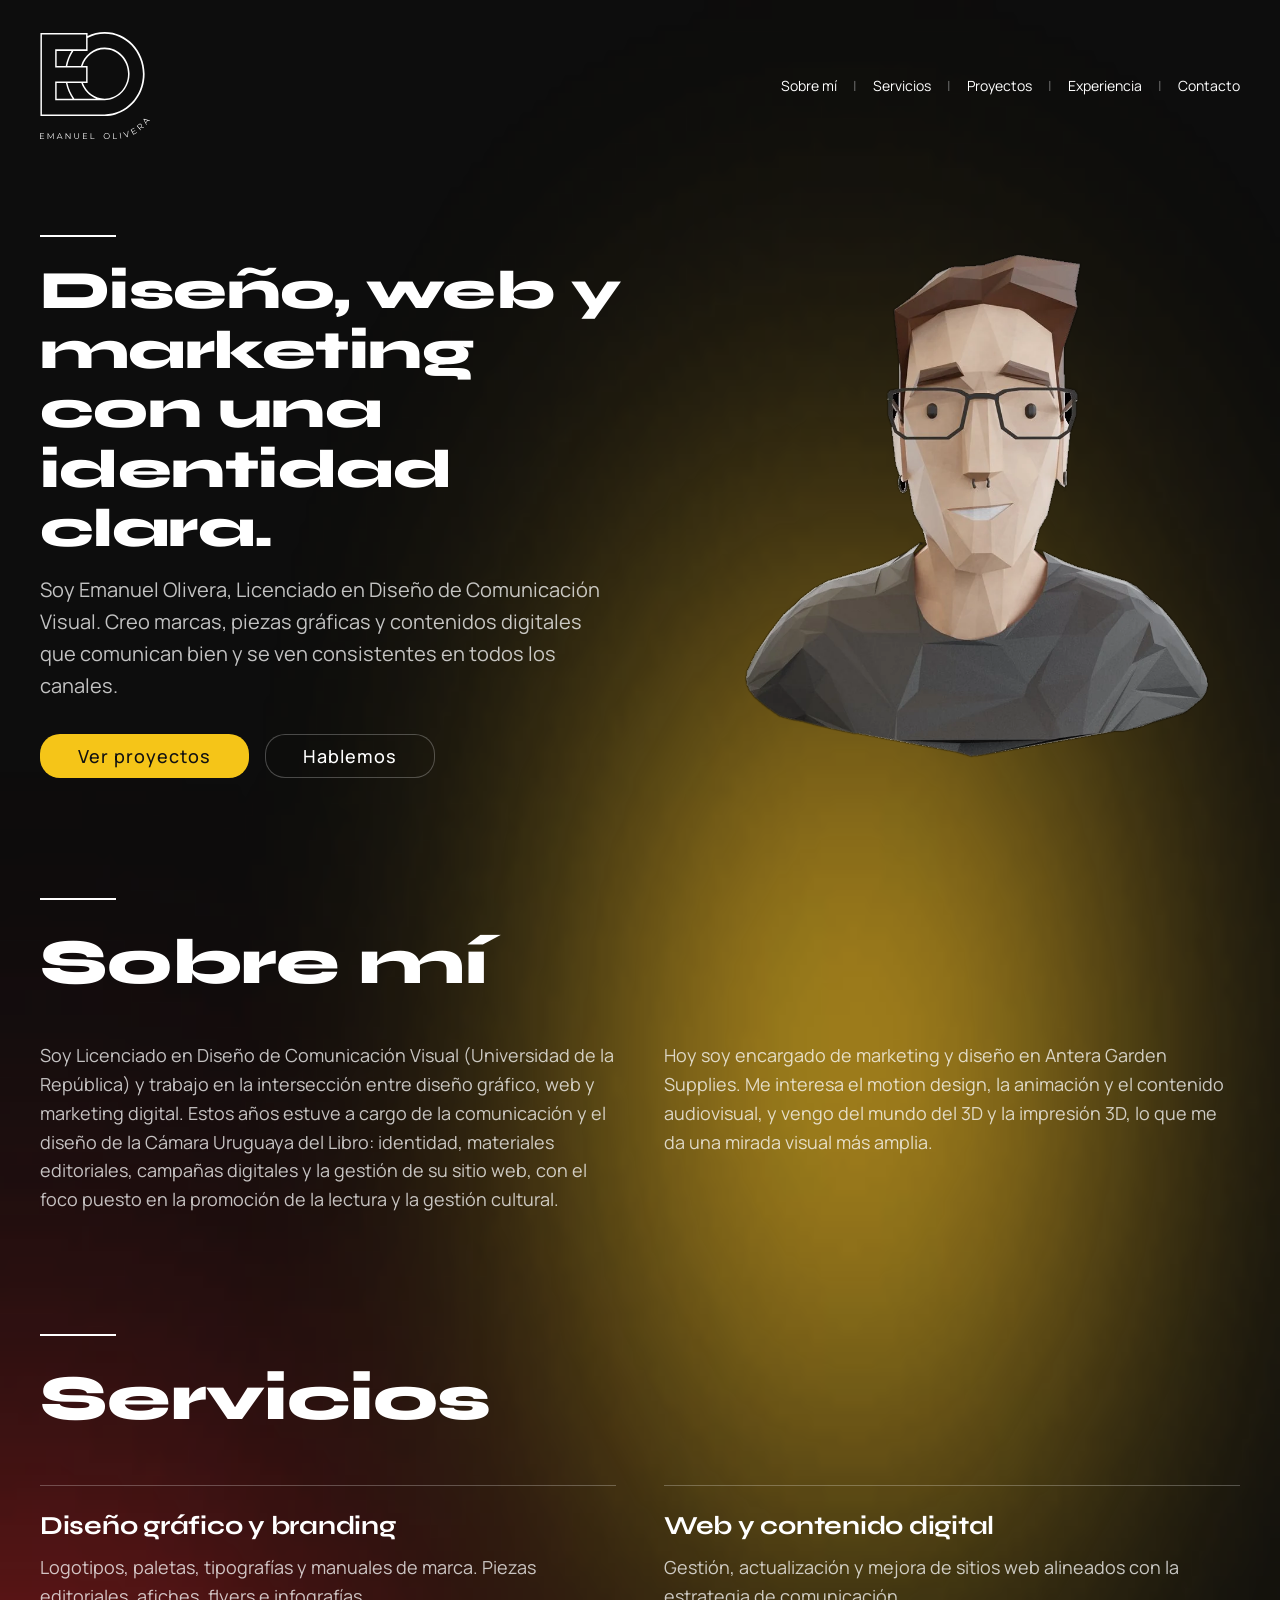
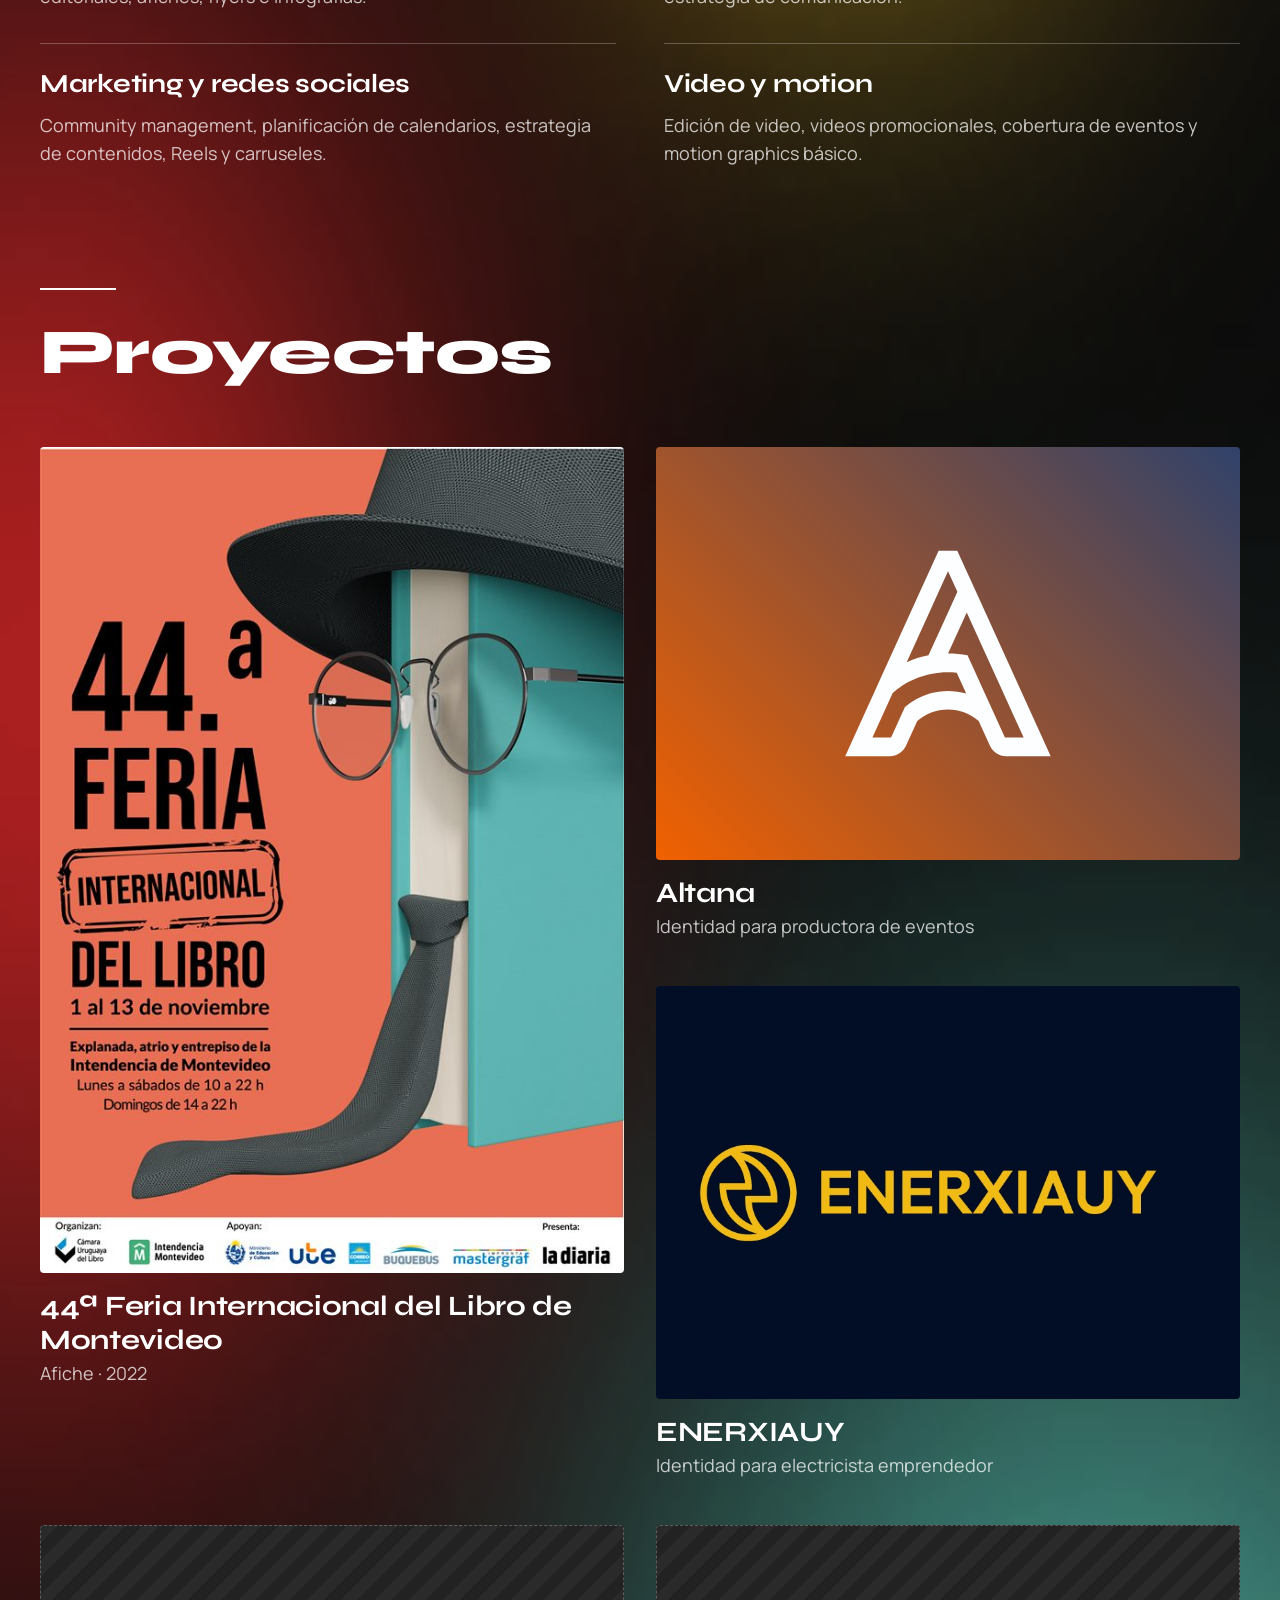
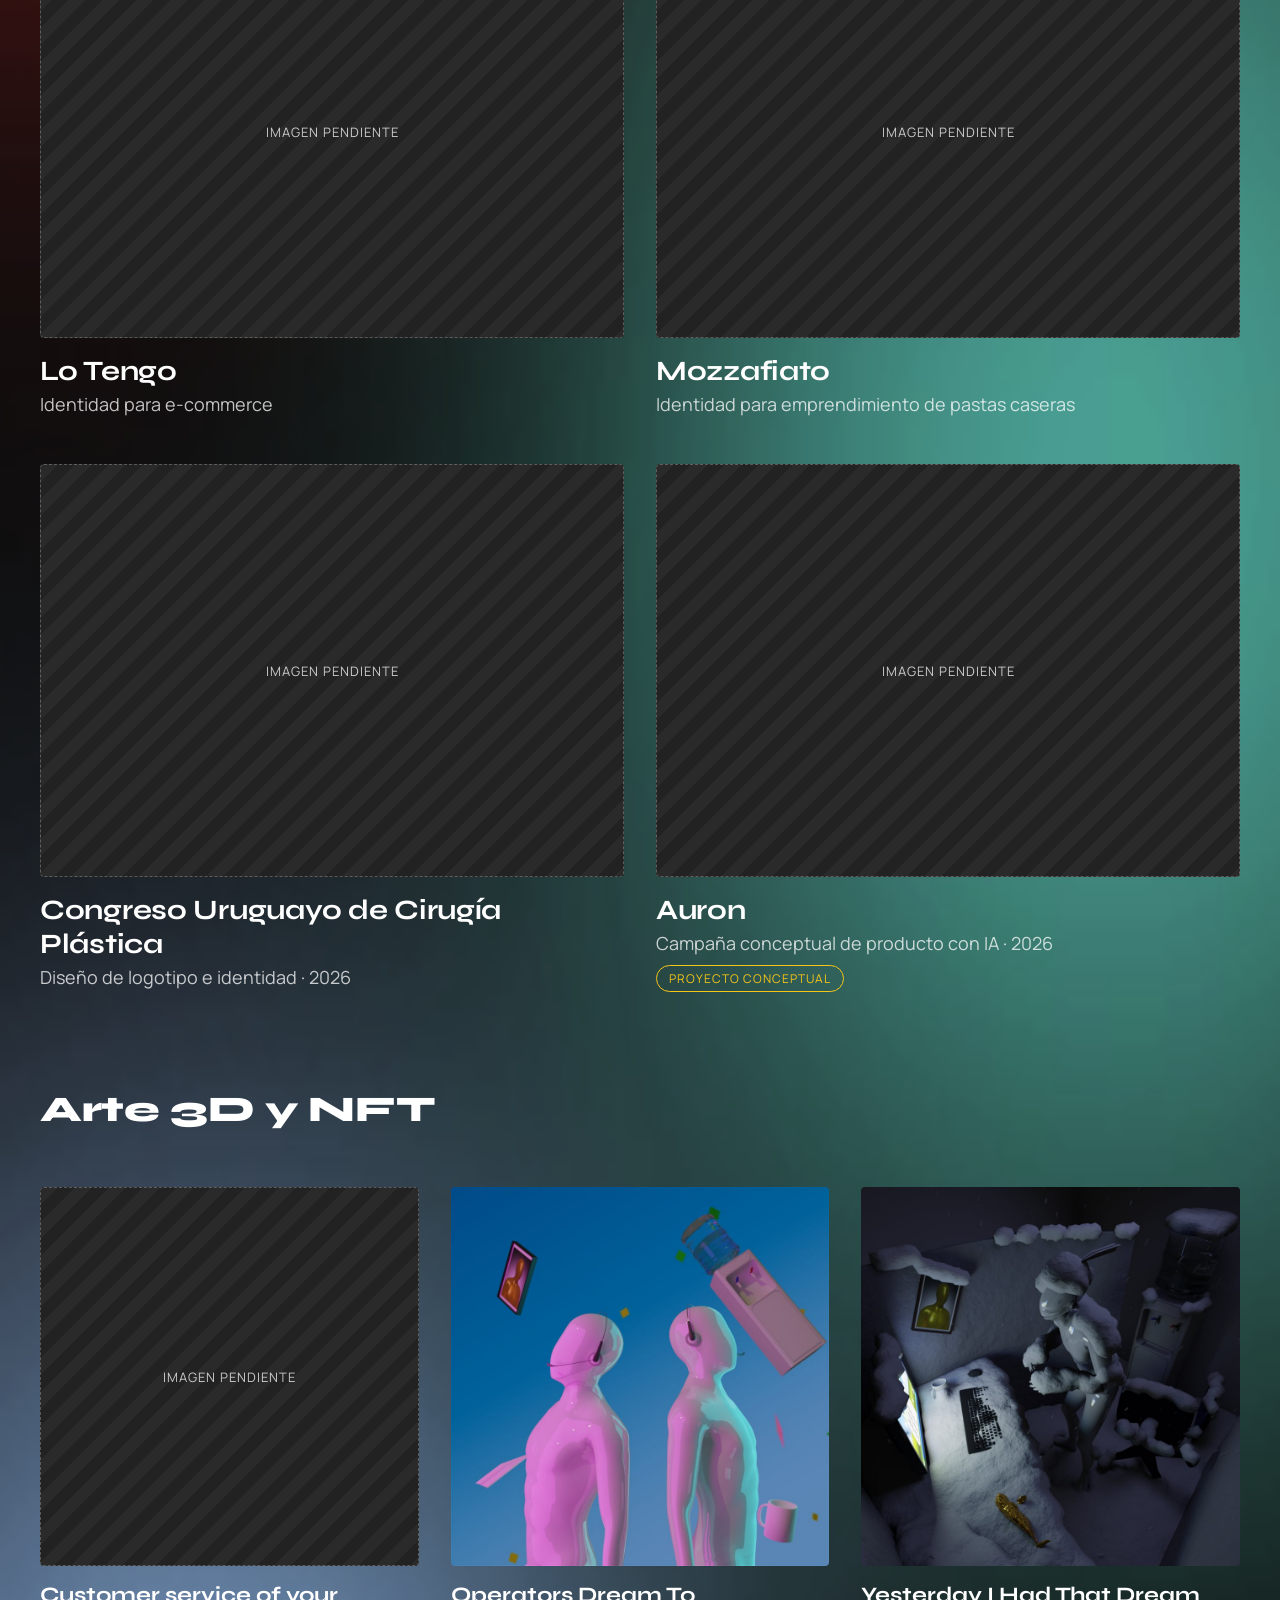
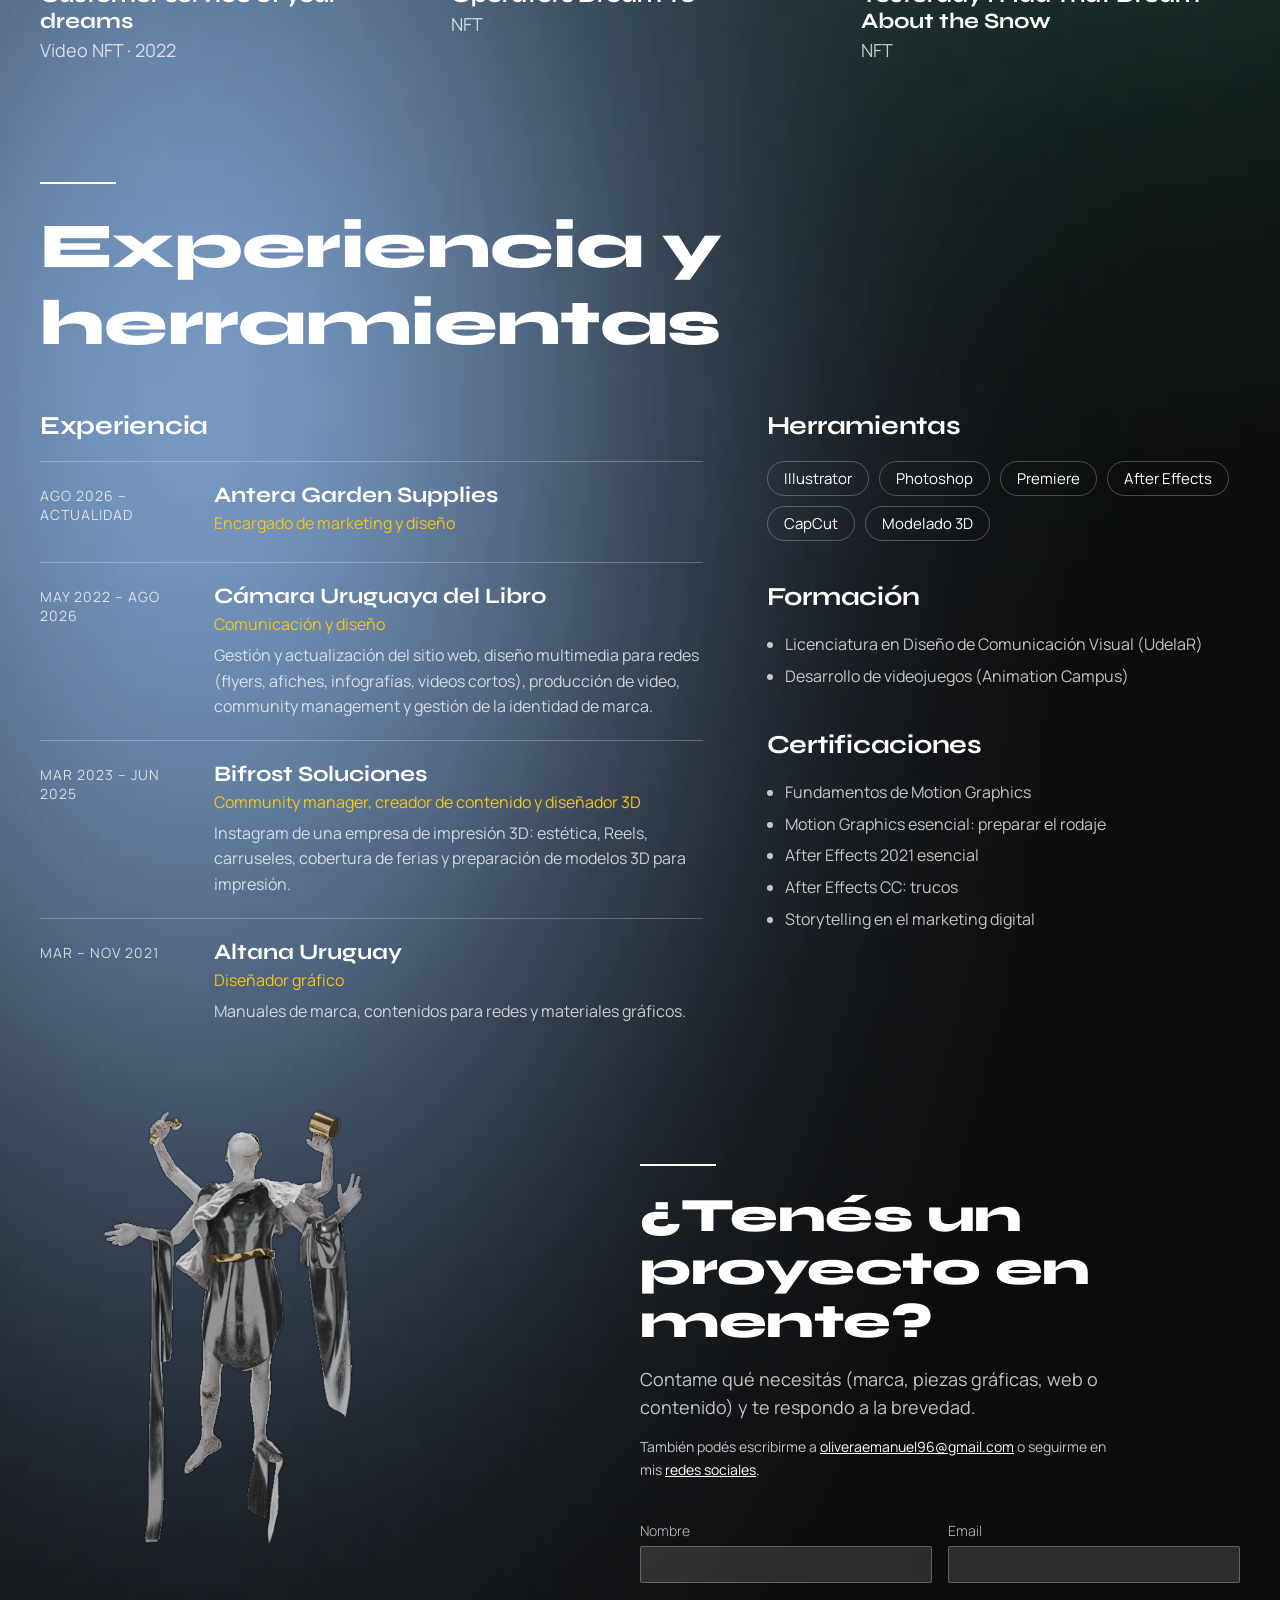
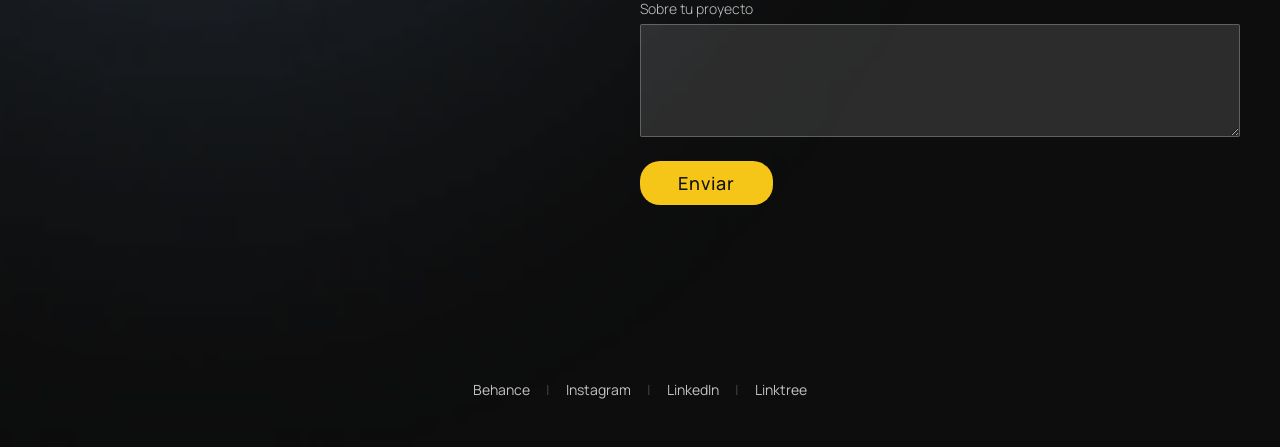
==== commit 5409fcf9: "Show all seven cases and three NFT works on the home page - Order: Feria del Libro, Altana, ENERXIAU" ====
--- a/index.html
+++ b/index.html
@@ -26,7 +26,7 @@
 <link rel="preconnect" href="https://fonts.googleapis.com">
 <link rel="preconnect" href="https://fonts.gstatic.com" crossorigin>
 <link href="https://fonts.googleapis.com/css2?family=Manrope:wght@200;300;400;500;600;700&family=Syne:wght@600;700;800&display=swap" rel="stylesheet">
-<link rel="stylesheet" href="styles.css?v=3" />
+<link rel="stylesheet" href="styles.css?v=4" />
 <script src="analytics.js?v=2"></script>
 </head>
 <body>
@@ -111,50 +111,102 @@
         <h2>Proyectos</h2>
       </div>
 
-      <div class="projects-grid">
-        <div class="projects-col">
-          <a class="project project--feria" href="proyectos/feria-del-libro.html">
-            <div class="project-media">
-              <img src="assets/proj-feria.jpg" alt="Afiche oficial de la 44.ª Feria Internacional del Libro de Montevideo" loading="lazy" />
-              <span class="project-cta" aria-hidden="true">Ver proyecto →</span>
-            </div>
-            <div class="project-caption">
-              <h3>44 Feria Internacional del Libro de Montevideo</h3>
-              <p>Afiche oficial · Diseño editorial / campaña</p>
-            </div>
-          </a>
-        </div>
-        <div class="projects-col">
-          <a class="project project--altana" href="proyectos/altana.html">
-            <div class="project-media">
-              <img src="assets/proj-altana.svg" alt="Isotipo de la marca Altana" loading="lazy" />
+      <div class="projects-grid projects-grid--featured">
+          <a class="project project--tall" href="proyectos/feria-del-libro.html">
+            <div class="project-media">
+              <img src="assets/proj-feria.jpg" alt="Afiche de la 44ª Feria Internacional del Libro de Montevideo: un libro turquesa con sombrero, anteojos y corbata" loading="lazy" />
+              <span class="project-cta" aria-hidden="true">Ver proyecto →</span>
+            </div>
+            <div class="project-caption">
+              <h3>44ª Feria Internacional del Libro de Montevideo</h3>
+              <p>Afiche · 2022</p>
+            </div>
+          </a>
+          <a class="project project--wide" href="proyectos/altana.html">
+            <div class="project-media">
+              <img src="assets/proj-altana.svg" alt="Isologotipo de Altana en blanco sobre degradado naranja y azul" loading="lazy" />
               <span class="project-cta" aria-hidden="true">Ver proyecto →</span>
             </div>
             <div class="project-caption">
               <h3>Altana</h3>
-              <p>Branding</p>
-            </div>
-          </a>
-          <a class="project project--enerxiauy" href="proyectos/enerxiauy.html">
-            <div class="project-media">
-              <img src="assets/proj-enerxiauy.jpg" alt="Logotipo de ENERXIAUY" loading="lazy" />
+              <p>Identidad para productora de eventos</p>
+            </div>
+          </a>
+          <a class="project project--wide" href="proyectos/enerxiauy.html">
+            <div class="project-media">
+              <img src="assets/proj-enerxiauy.jpg" alt="Logotipo de ENERXIAUY en amarillo sobre azul oscuro" loading="lazy" />
               <span class="project-cta" aria-hidden="true">Ver proyecto →</span>
             </div>
             <div class="project-caption">
               <h3>ENERXIAUY</h3>
-              <p>Branding</p>
-            </div>
-          </a>
-        </div>
-      </div>
-      <!-- TODO: Sumar: piezas de la Cámara del Libro, contenido para redes, algún caso web o de marketing -->
+              <p>Identidad para electricista emprendedor</p>
+            </div>
+          </a>
+          <a class="project project--wide" href="proyectos/lo-tengo.html">
+            <div class="project-media">
+              <!-- TODO imagen: agregar assets/proyectos/lo-tengo/portada.webp y reemplazar el recuadro por: <img src="assets/proyectos/lo-tengo/portada.webp" alt="Logotipo de Lo Tengo, tienda online" loading="lazy" /> -->
+              <div class="media-placeholder" role="img" aria-label="Logotipo de Lo Tengo, tienda online"><span>Imagen pendiente</span></div>
+              <span class="project-cta" aria-hidden="true">Ver proyecto →</span>
+            </div>
+            <div class="project-caption">
+              <h3>Lo Tengo</h3>
+              <p>Identidad para e-commerce</p>
+            </div>
+          </a>
+          <a class="project project--wide" href="proyectos/mozzafiato.html">
+            <div class="project-media">
+              <!-- TODO imagen: agregar assets/proyectos/mozzafiato/portada.webp y reemplazar el recuadro por: <img src="assets/proyectos/mozzafiato/portada.webp" alt="Logotipo de Mozzafiato, pastas caseras" loading="lazy" /> -->
+              <div class="media-placeholder" role="img" aria-label="Logotipo de Mozzafiato, pastas caseras"><span>Imagen pendiente</span></div>
+              <span class="project-cta" aria-hidden="true">Ver proyecto →</span>
+            </div>
+            <div class="project-caption">
+              <h3>Mozzafiato</h3>
+              <p>Identidad para emprendimiento de pastas caseras</p>
+            </div>
+          </a>
+          <a class="project project--wide" href="proyectos/congreso-cirugia-plastica.html">
+            <div class="project-media">
+              <!-- TODO imagen: agregar assets/proyectos/congreso-cirugia-plastica/portada.webp y reemplazar el recuadro por: <img src="assets/proyectos/congreso-cirugia-plastica/portada.webp" alt="Logotipo del Congreso Uruguayo de Cirugía Plástica: una figura humana estilizada, una curva y un círculo amarillo" loading="lazy" /> -->
+              <div class="media-placeholder" role="img" aria-label="Logotipo del Congreso Uruguayo de Cirugía Plástica: una figura humana estilizada, una curva y un círculo amarillo"><span>Imagen pendiente</span></div>
+              <span class="project-cta" aria-hidden="true">Ver proyecto →</span>
+            </div>
+            <div class="project-caption">
+              <h3>Congreso Uruguayo de Cirugía Plástica</h3>
+              <p>Diseño de logotipo e identidad · 2026</p>
+            </div>
+          </a>
+          <a class="project project--wide" href="proyectos/auron.html">
+            <div class="project-media">
+              <!-- TODO imagen: agregar assets/proyectos/auron/portada.webp y reemplazar el recuadro por: <img src="assets/proyectos/auron/portada.webp" alt="Auriculares Auron bajo iluminación de estudio, portada de la campaña conceptual" loading="lazy" /> -->
+              <div class="media-placeholder" role="img" aria-label="Auriculares Auron bajo iluminación de estudio, portada de la campaña conceptual"><span>Imagen pendiente</span></div>
+              <span class="project-cta" aria-hidden="true">Ver proyecto →</span>
+            </div>
+            <div class="project-caption">
+              <h3>Auron</h3>
+              <p>Campaña conceptual de producto con IA · 2026</p>
+              <span class="project-tag">Proyecto conceptual</span>
+            </div>
+          </a>
+      </div>
+      <!-- TODO: Sumar proyectos de la Cámara Uruguaya del Libro / Antera -->
 
       <div class="projects-sub">
         <h3 class="projects-subtitle">Arte 3D y NFT</h3>
-        <div class="projects-grid projects-grid--pair">
-          <a class="project project--nft1" href="proyectos/operators-dream-to.html">
-            <div class="project-media">
-              <img src="assets/proj-nft1.jpg" alt="Operators Dream To, escena 3D de dos figuras flotando en un cielo azul" loading="lazy" />
+        <div class="projects-grid projects-grid--trio">
+          <a class="project project--square" href="proyectos/customer-service-of-your-dreams.html">
+            <div class="project-media">
+              <!-- TODO imagen: agregar assets/proyectos/customer-service-of-your-dreams/portada.webp y reemplazar el recuadro por: <img src="assets/proyectos/customer-service-of-your-dreams/portada.webp" alt="Fotograma de Customer service of your dreams, video NFT en 3D" loading="lazy" /> -->
+              <div class="media-placeholder" role="img" aria-label="Fotograma de Customer service of your dreams, video NFT en 3D"><span>Imagen pendiente</span></div>
+              <span class="project-cta" aria-hidden="true">Ver proyecto →</span>
+            </div>
+            <div class="project-caption">
+              <h4>Customer service of your dreams</h4>
+              <p>Video NFT · 2022</p>
+            </div>
+          </a>
+            <a class="project project--square" href="proyectos/operators-dream-to.html">
+            <div class="project-media">
+              <img src="assets/proj-nft1.jpg" alt="Operators Dream To: dos figuras rosadas con auriculares flotan en un cielo azul entre objetos de oficina" loading="lazy" />
               <span class="project-cta" aria-hidden="true">Ver proyecto →</span>
             </div>
             <div class="project-caption">
@@ -162,9 +214,9 @@
               <p>NFT</p>
             </div>
           </a>
-          <a class="project project--nft2" href="proyectos/yesterday-i-had-that-dream.html">
-            <div class="project-media">
-              <img src="assets/proj-nft2.jpg" alt="Yesterday I Had That Dream About the Snow, oficina 3D cubierta de nieve" loading="lazy" />
+            <a class="project project--square" href="proyectos/yesterday-i-had-that-dream.html">
+            <div class="project-media">
+              <img src="assets/proj-nft2.jpg" alt="Yesterday I Had That Dream About the Snow: una oficina 3D cubierta de nieve con un operador frente a la pantalla" loading="lazy" />
               <span class="project-cta" aria-hidden="true">Ver proyecto →</span>
             </div>
             <div class="project-caption">
--- a/styles.css
+++ b/styles.css
@@ -195,7 +195,6 @@
   align-items: start;
 }
 
-.projects-col { display: flex; flex-direction: column; gap: 40px; }
 
 .project { display: block; }
 
@@ -245,11 +244,18 @@
 
 .projects-grid--pair { margin-top: 32px; }
 
-.project--nft1 .project-media,
-.project--nft2 .project-media { aspect-ratio: 1 / 1; }
-.project--altana .project-media { aspect-ratio: 526 / 372; }
-.project--enerxiauy .project-media { aspect-ratio: 525 / 372; }
-.project--feria .project-media { aspect-ratio: 525 / 742; }
+.project--tall .project-media { aspect-ratio: 525 / 742; }
+.project--wide .project-media { aspect-ratio: 526 / 372; }
+.project--square .project-media { aspect-ratio: 1 / 1; }
+
+/* Featured grid: tall poster on the left spanning two rows, the rest in pairs */
+.projects-grid--featured { row-gap: 48px; }
+.projects-grid--featured .project--tall { grid-row: span 2; }
+
+.projects-grid--trio { grid-template-columns: repeat(3, 1fr); }
+.projects-grid--trio .project-caption h4 { font-size: 22px; }
+
+.project-caption .project-tag { margin-top: 10px; }
 
 .project-caption { padding: 16px 0 0; }
 
@@ -329,6 +335,75 @@
   color: var(--muted);
   margin-top: 12px;
   text-align: center;
+}
+
+/* Case study sections */
+.project-hero .project-tag { margin: 0 0 16px 12px; vertical-align: 2px; }
+
+.project-cover { margin: 48px 0 0; }
+.project-cover img,
+.project-cover video {
+  display: block;
+  width: 100%;
+  height: auto;
+  border-radius: 4px;
+  background: #1a1a1a;
+}
+.project-cover.is-narrow { max-width: 720px; margin-left: auto; margin-right: auto; }
+.project-cover .media-placeholder { aspect-ratio: 16 / 10; }
+
+.project-body { margin-top: 64px; }
+.project-description h2 {
+  font-size: 24px;
+  font-weight: 700;
+  margin: 0 0 12px;
+}
+.project-description h2 ~ h2 { margin-top: 32px; }
+
+.project-meta dd a { color: var(--accent); text-decoration: underline; text-underline-offset: 3px; }
+.project-meta dd a:hover { color: #ffd84d; }
+
+.case-gallery { margin-top: 72px; }
+.case-gallery h2 { font-size: 32px; font-weight: 800; margin: 0 0 24px; }
+.case-gallery-grid {
+  display: grid;
+  grid-template-columns: repeat(2, 1fr);
+  gap: 24px;
+}
+.case-gallery-grid figure { margin: 0; }
+.case-gallery-grid img,
+.case-gallery-grid video { display: block; width: 100%; height: auto; border-radius: 4px; }
+.case-gallery-grid .media-placeholder { aspect-ratio: 4 / 3; }
+.case-gallery-grid .is-wide { grid-column: 1 / -1; }
+.case-gallery-grid .is-wide .media-placeholder { aspect-ratio: 16 / 9; }
+
+/* Placeholder until the real image is added */
+.media-placeholder {
+  display: flex;
+  align-items: center;
+  justify-content: center;
+  width: 100%;
+  height: 100%;
+  border: 1px dashed var(--field-border);
+  border-radius: 4px;
+  background:
+    repeating-linear-gradient(135deg, rgba(255, 255, 255, 0.03) 0 12px, transparent 12px 24px),
+    rgba(255, 255, 255, 0.04);
+  color: var(--muted);
+  font-size: 13px;
+  letter-spacing: 1px;
+  text-transform: uppercase;
+}
+
+.project-tag {
+  display: inline-block;
+  padding: 4px 12px;
+  border: 1px solid var(--accent);
+  border-radius: 20px;
+  color: var(--accent);
+  font-size: 12px;
+  letter-spacing: 1px;
+  text-transform: uppercase;
 }
 
 .project-pager {
@@ -597,7 +672,9 @@
   .services-grid { grid-template-columns: 1fr; }
   .experience-grid { grid-template-columns: 1fr; gap: 48px; }
   .contact h2 { font-size: 40px; }
-  .projects-grid { grid-template-columns: 1fr; gap: 40px; }
+  .projects-grid,
+  .projects-grid--trio { grid-template-columns: 1fr; gap: 40px; }
+  .projects-grid--featured .project--tall { grid-row: auto; }
   .project-body { grid-template-columns: 1fr; gap: 40px; }
   .project-hero h1 { font-size: 40px; }
   .contact-illustration { display: none; }
@@ -643,6 +720,8 @@
   .project-hero h1 { font-size: 32px; }
   .project-body p { font-size: 16px; }
   .project-pager { grid-template-columns: 1fr; }
+  .case-gallery-grid { grid-template-columns: 1fr; }
+  .case-gallery h2 { font-size: 26px; }
   .project-pager a:last-child { text-align: left; }
   .social-footer { flex-wrap: wrap; padding: 32px 20px; }
 }
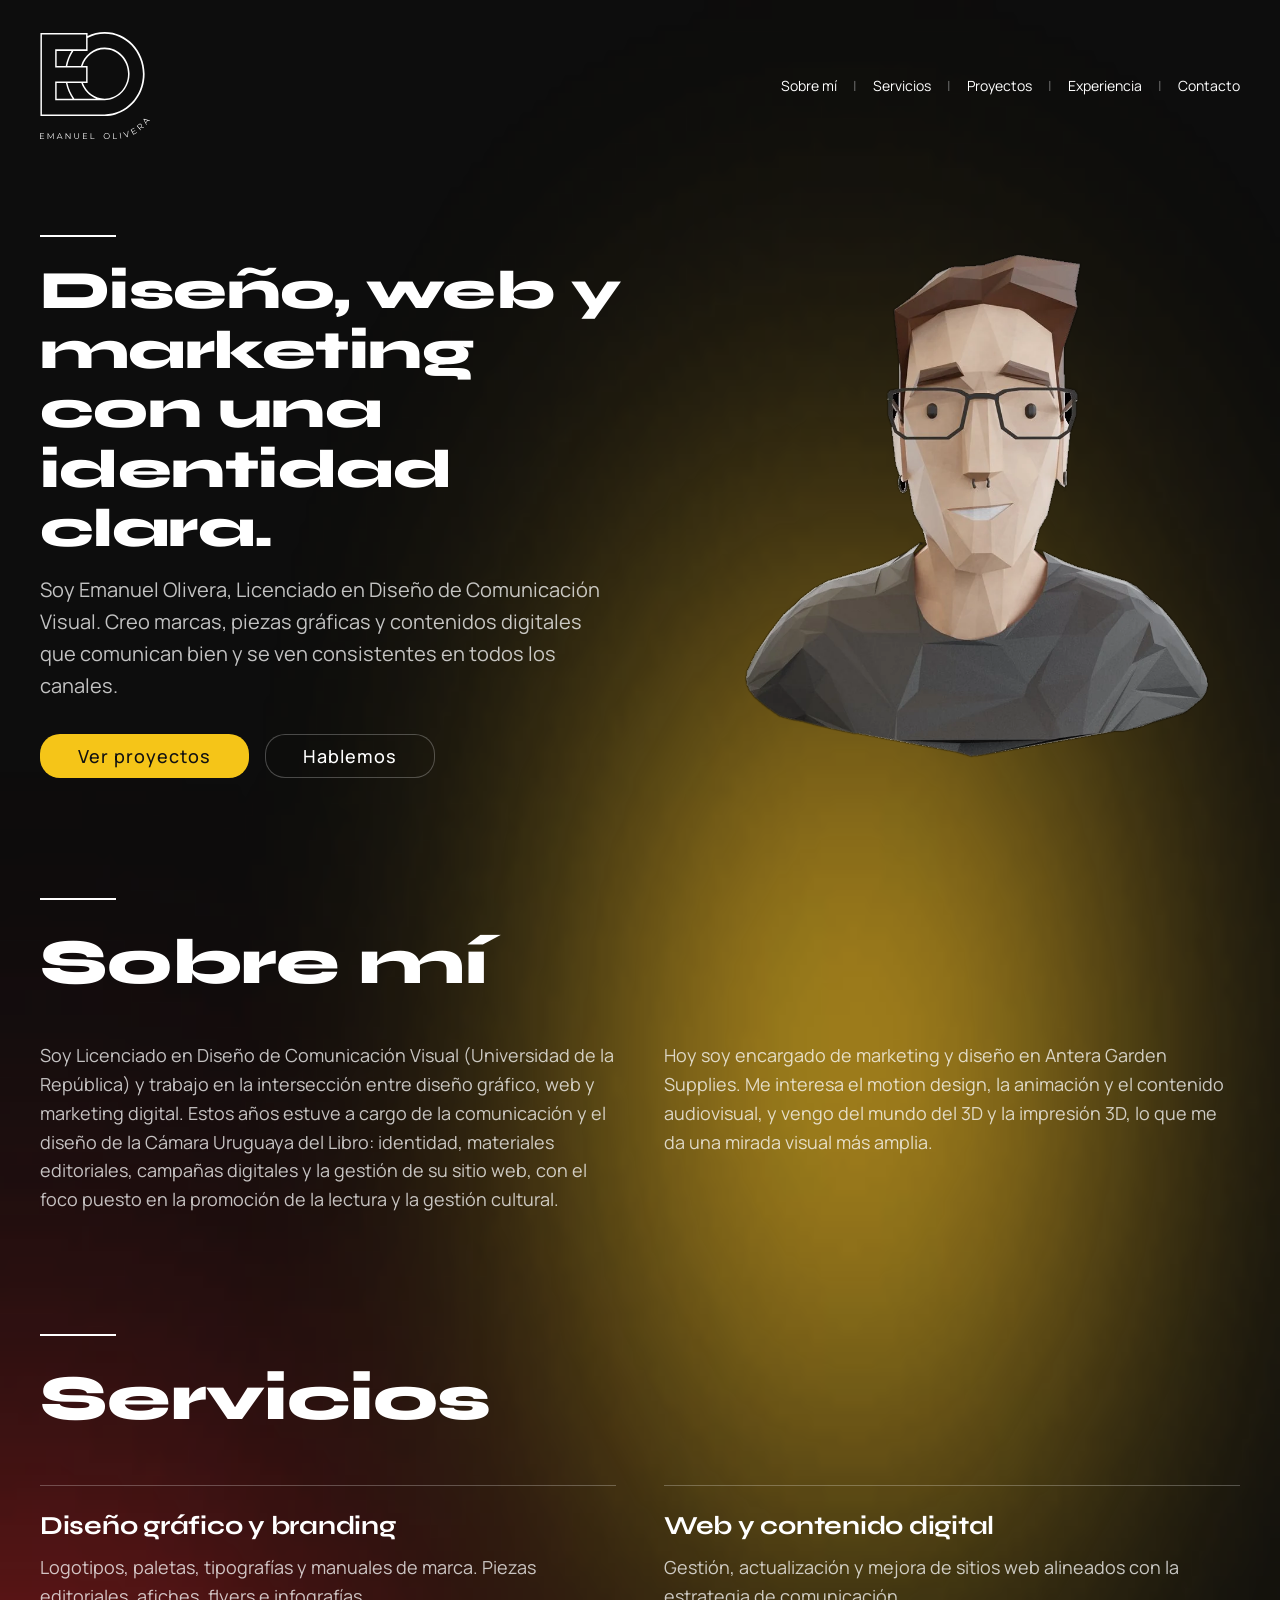
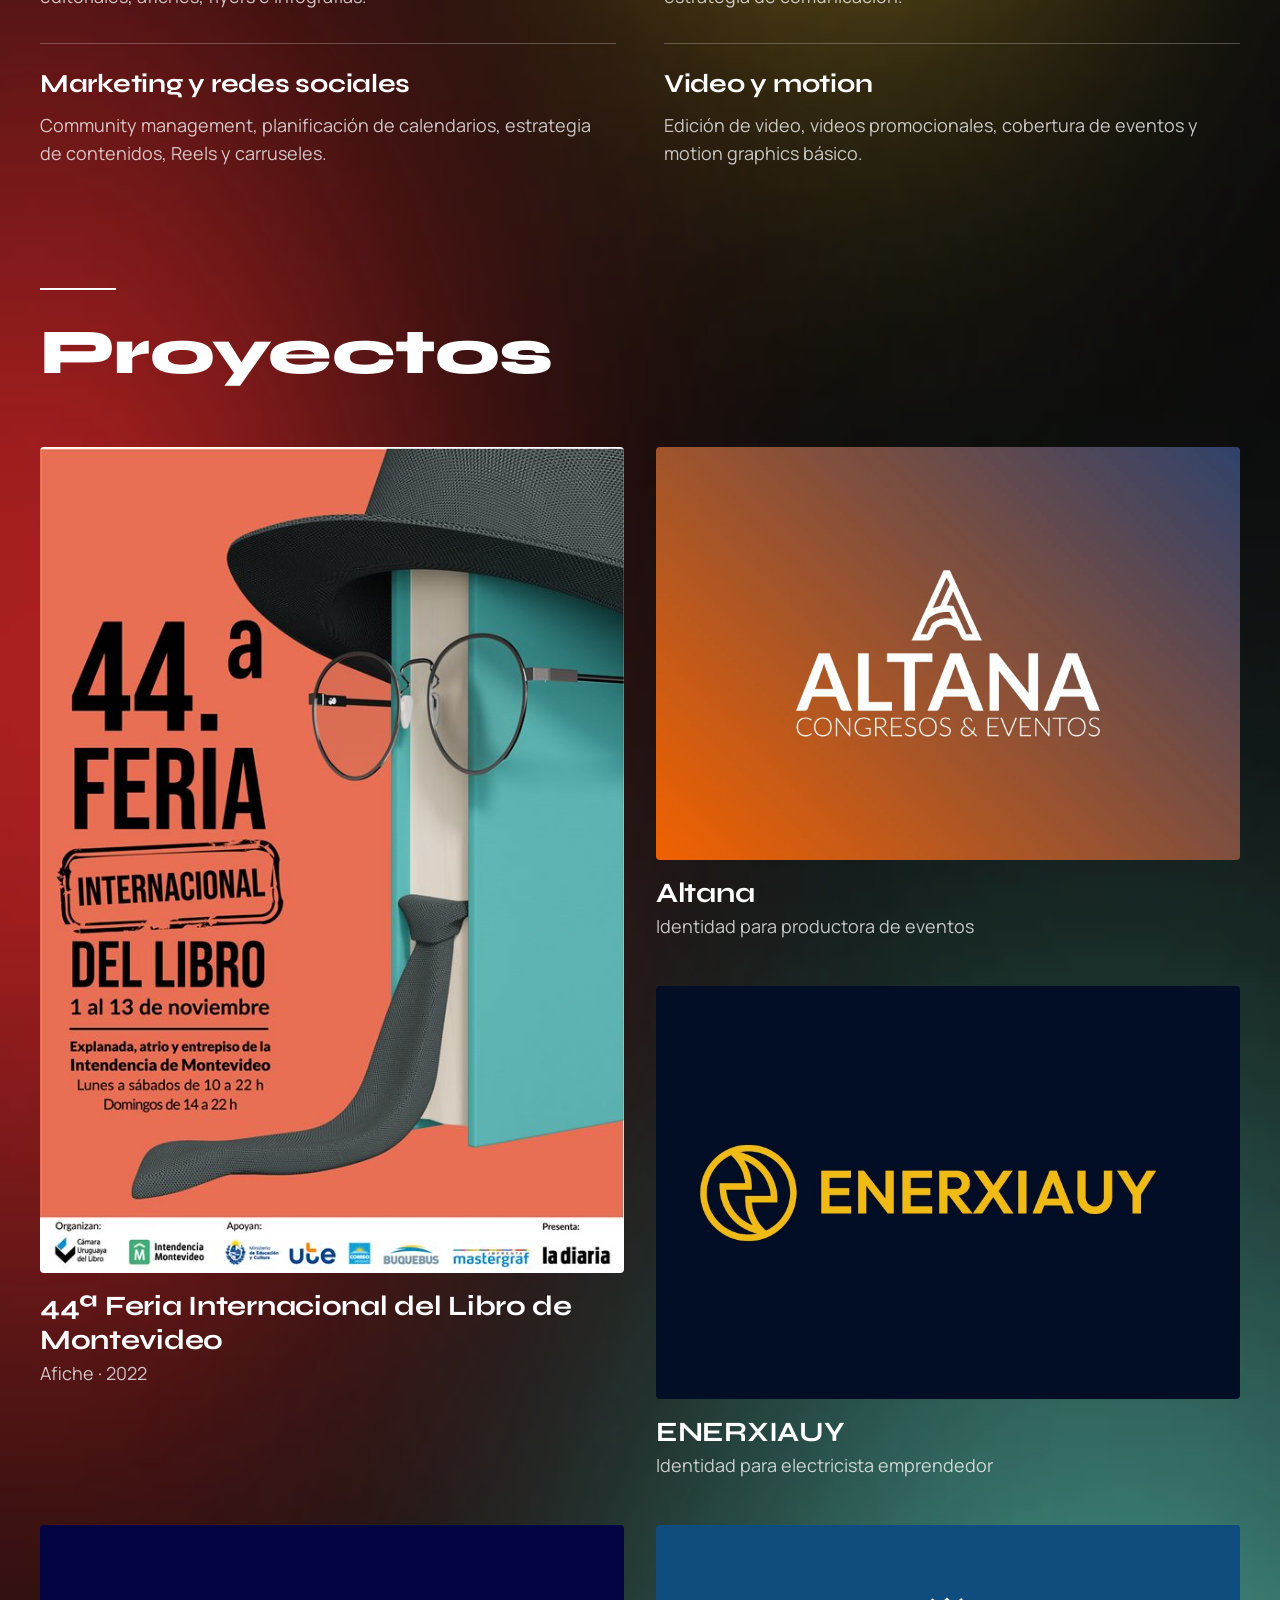
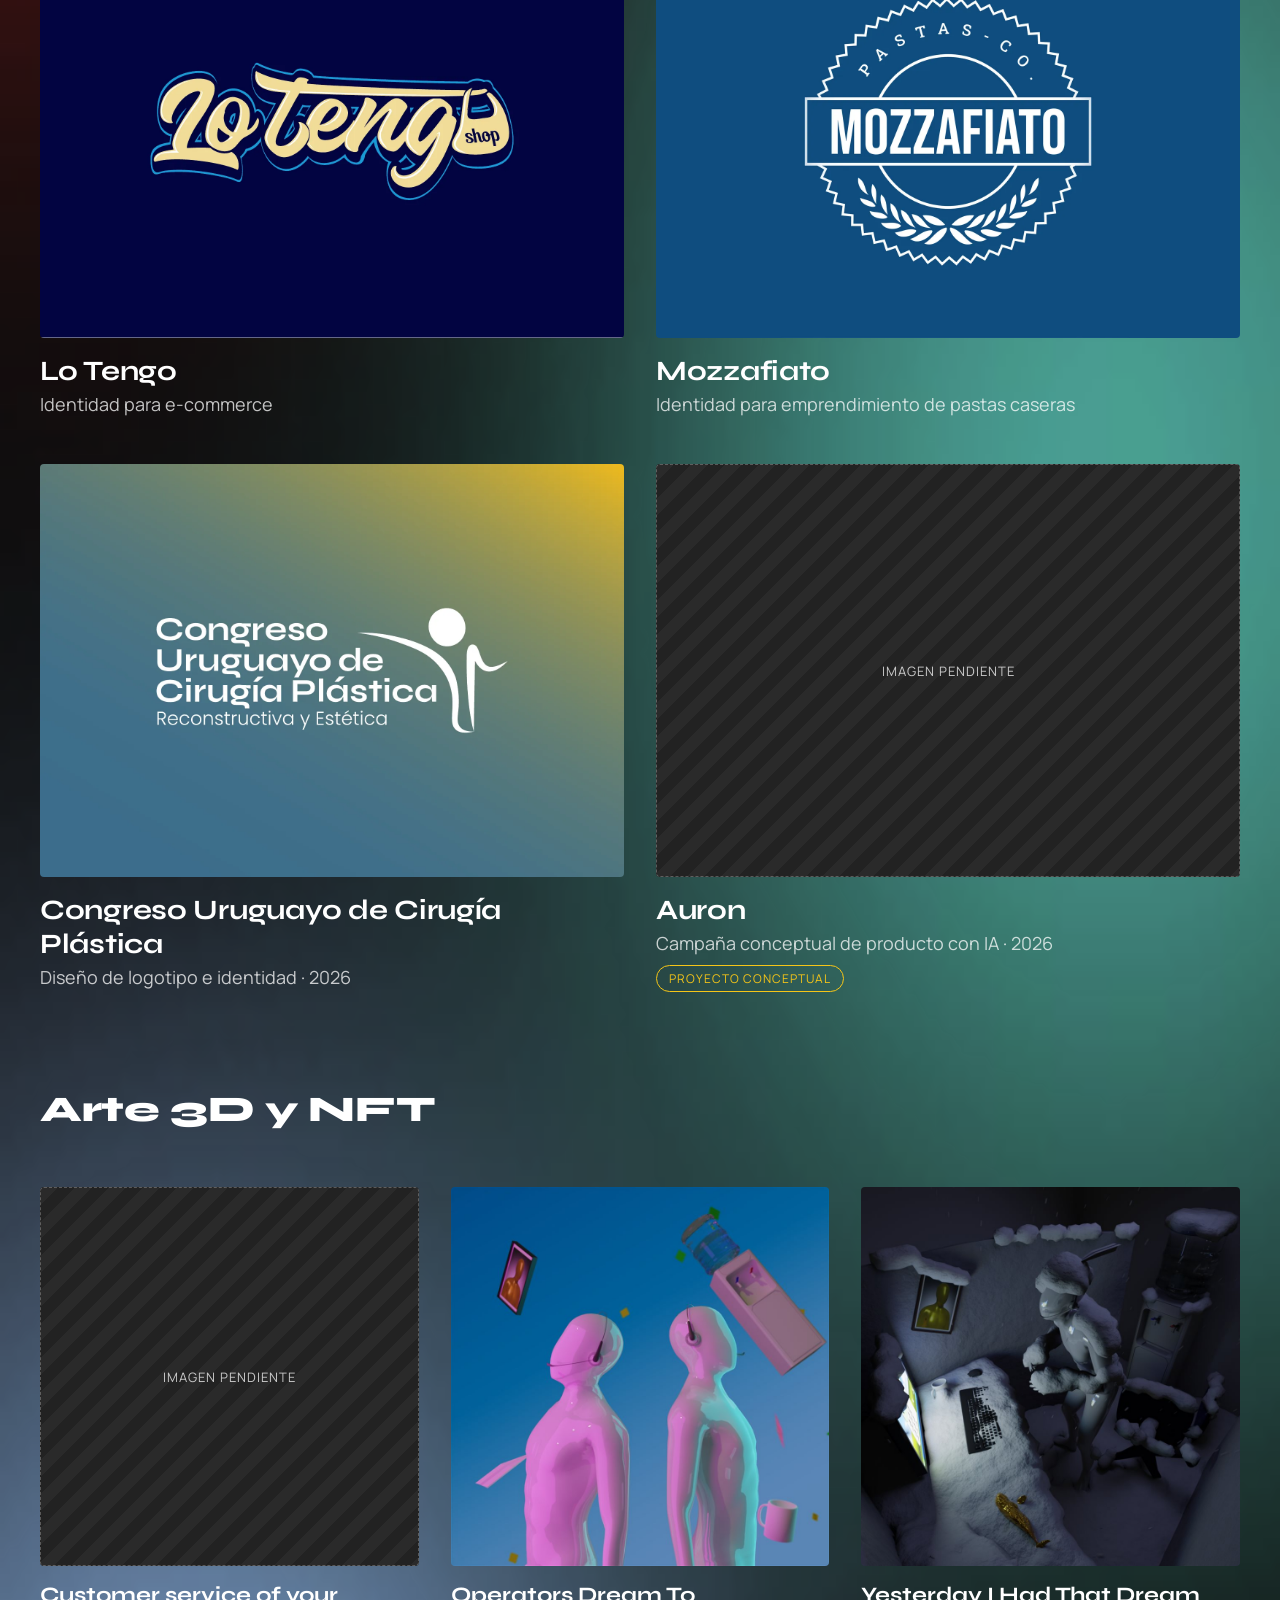
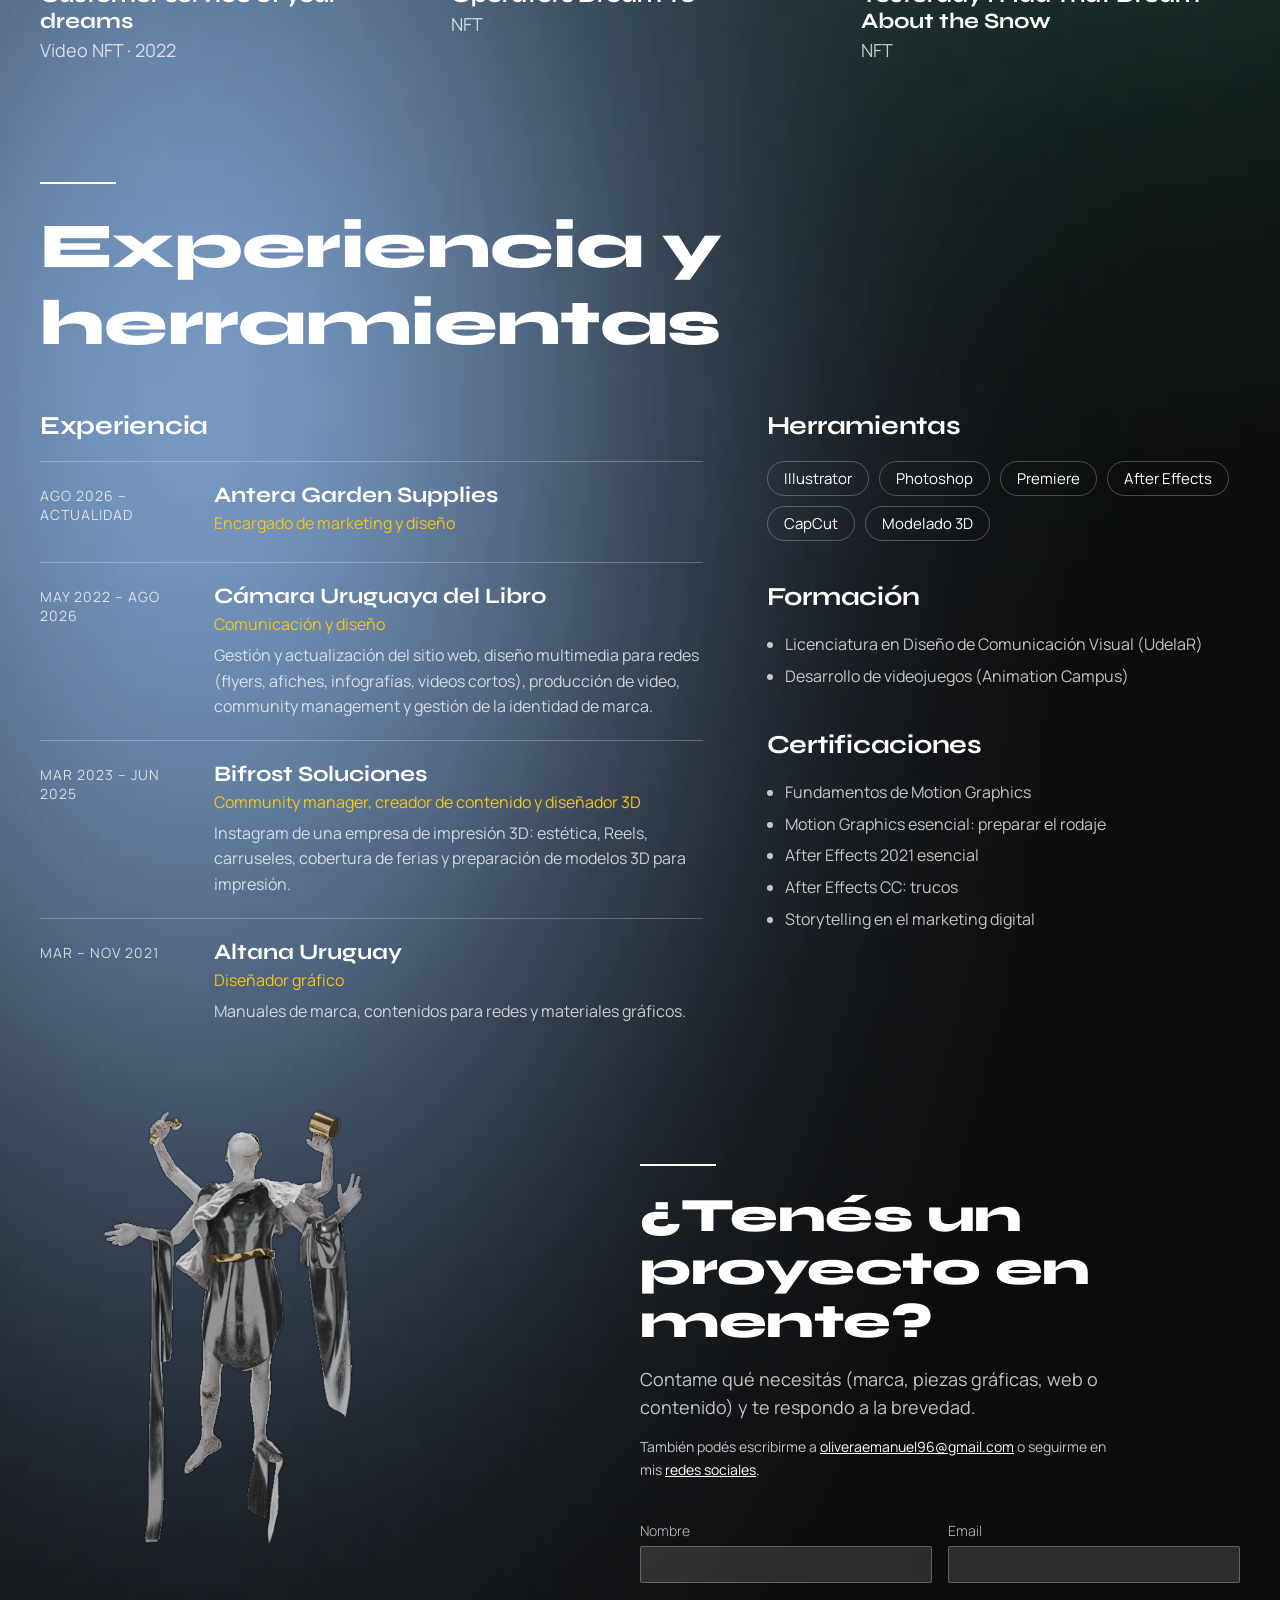
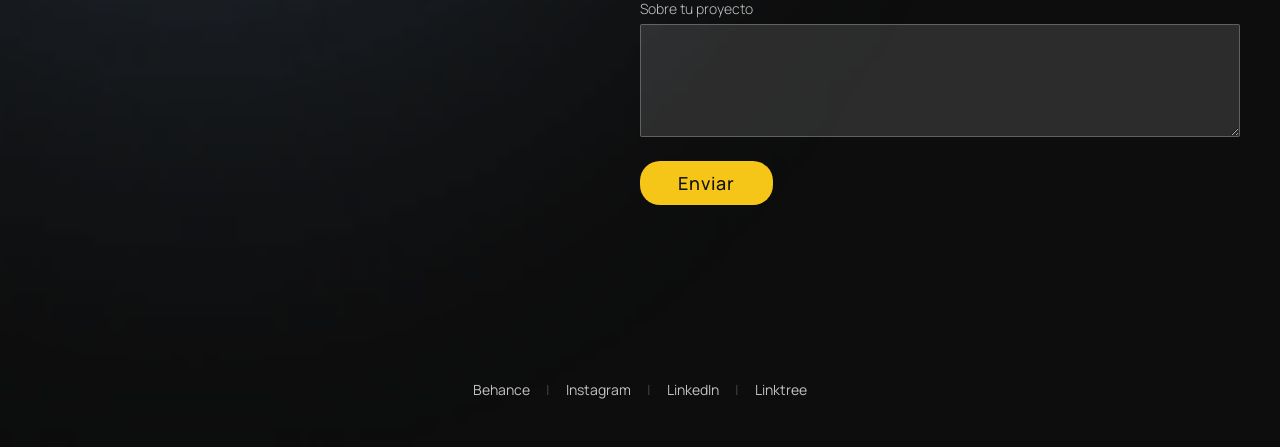
==== commit a1d28eb8: "Add real images for Altana, Congreso, Lo Tengo and Mozzafiato - Covers and galleries taken from the " ====
--- a/index.html
+++ b/index.html
@@ -124,7 +124,7 @@
           </a>
           <a class="project project--wide" href="proyectos/altana.html">
             <div class="project-media">
-              <img src="assets/proj-altana.svg" alt="Isologotipo de Altana en blanco sobre degradado naranja y azul" loading="lazy" />
+              <img src="assets/proyectos/altana/portada.webp" alt="Portada del manual de Altana: isologotipo blanco sobre el degradado naranja y azul" loading="lazy" />
               <span class="project-cta" aria-hidden="true">Ver proyecto →</span>
             </div>
             <div class="project-caption">
@@ -144,8 +144,7 @@
           </a>
           <a class="project project--wide" href="proyectos/lo-tengo.html">
             <div class="project-media">
-              <!-- TODO imagen: agregar assets/proyectos/lo-tengo/portada.webp y reemplazar el recuadro por: <img src="assets/proyectos/lo-tengo/portada.webp" alt="Logotipo de Lo Tengo, tienda online" loading="lazy" /> -->
-              <div class="media-placeholder" role="img" aria-label="Logotipo de Lo Tengo, tienda online"><span>Imagen pendiente</span></div>
+              <img src="assets/proyectos/lo-tengo/portada.webp" alt="Isologo de Lo Tengo en amarillo y celeste sobre azul marino" loading="lazy" />
               <span class="project-cta" aria-hidden="true">Ver proyecto →</span>
             </div>
             <div class="project-caption">
@@ -155,8 +154,7 @@
           </a>
           <a class="project project--wide" href="proyectos/mozzafiato.html">
             <div class="project-media">
-              <!-- TODO imagen: agregar assets/proyectos/mozzafiato/portada.webp y reemplazar el recuadro por: <img src="assets/proyectos/mozzafiato/portada.webp" alt="Logotipo de Mozzafiato, pastas caseras" loading="lazy" /> -->
-              <div class="media-placeholder" role="img" aria-label="Logotipo de Mozzafiato, pastas caseras"><span>Imagen pendiente</span></div>
+              <img src="assets/proyectos/mozzafiato/portada.webp" alt="Logotipo de Mozzafiato, pastas caseras, en blanco sobre azul" loading="lazy" />
               <span class="project-cta" aria-hidden="true">Ver proyecto →</span>
             </div>
             <div class="project-caption">
@@ -166,8 +164,7 @@
           </a>
           <a class="project project--wide" href="proyectos/congreso-cirugia-plastica.html">
             <div class="project-media">
-              <!-- TODO imagen: agregar assets/proyectos/congreso-cirugia-plastica/portada.webp y reemplazar el recuadro por: <img src="assets/proyectos/congreso-cirugia-plastica/portada.webp" alt="Logotipo del Congreso Uruguayo de Cirugía Plástica: una figura humana estilizada, una curva y un círculo amarillo" loading="lazy" /> -->
-              <div class="media-placeholder" role="img" aria-label="Logotipo del Congreso Uruguayo de Cirugía Plástica: una figura humana estilizada, una curva y un círculo amarillo"><span>Imagen pendiente</span></div>
+              <img src="assets/proyectos/congreso-cirugia-plastica/portada.webp" alt="Logotipo del Congreso Uruguayo de Cirugía Plástica en blanco sobre degradado azul y amarillo" loading="lazy" />
               <span class="project-cta" aria-hidden="true">Ver proyecto →</span>
             </div>
             <div class="project-caption">
